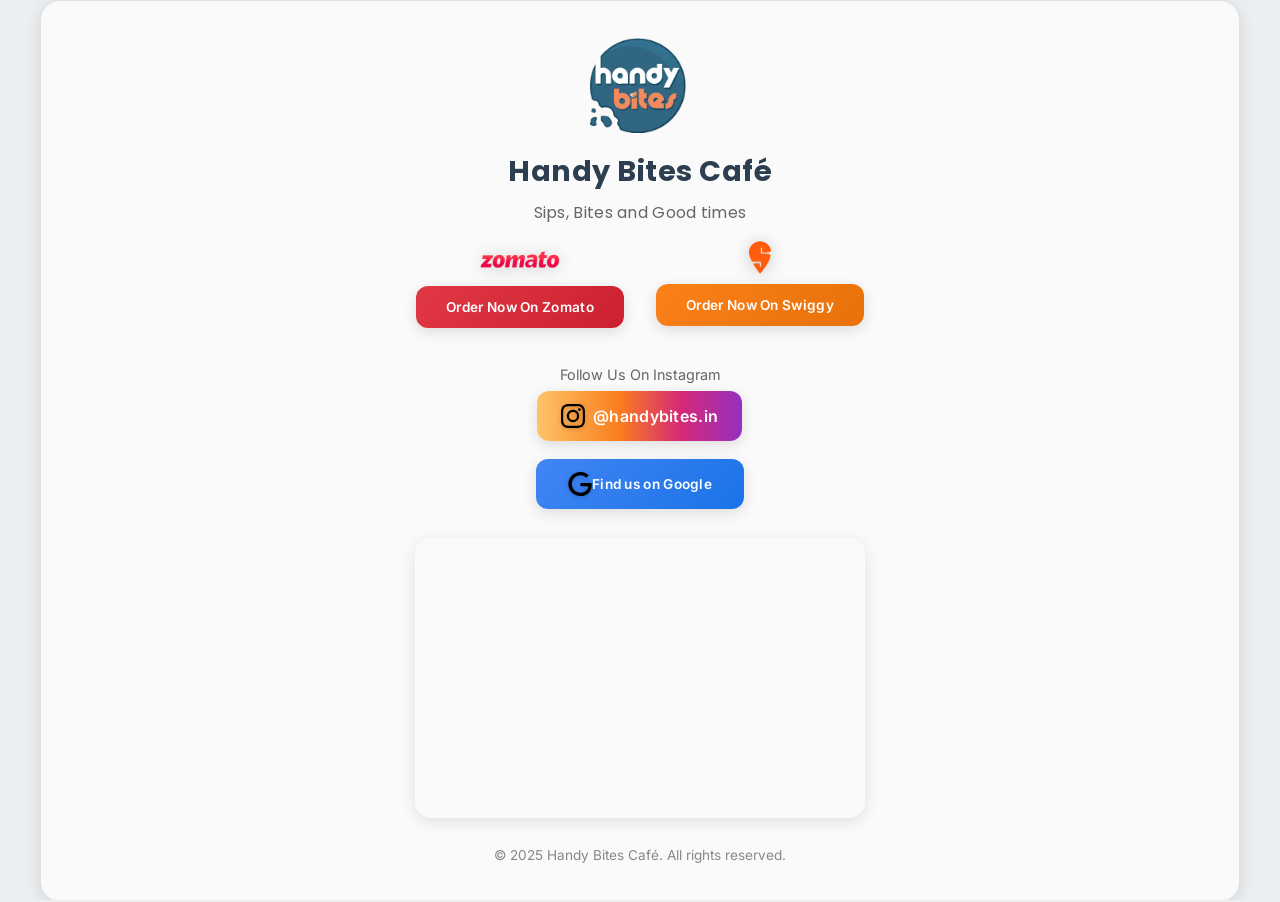
==== docs/index.html @ aab3a6e6 "Add Zomato and Swiggy logo images and enhance order button styles for better presentation" ====
<!DOCTYPE html>
<html lang="en">
<head>
    <meta charset="UTF-8">
    <meta name="viewport" content="width=device-width, initial-scale=1.0, maximum-scale=1.0, user-scalable=no">
    <meta name="robots" content="noindex, nofollow, noarchive, nosnippet, noimageindex">
    <meta http-equiv="X-UA-Compatible" content="IE=edge">
    <meta name="author" content="Handy Bites Café">
    <meta name="copyright" content="© 2025 Handy Bites Café. All rights reserved.">
    <title>Handy Bites Cafe</title>
    <link rel="stylesheet" href="style.css">
    <link rel="icon" href="logo-placeholder.png">
</head>
<body>
    <div class="container">
        <header class="main-header">
            <div class="header-logo">
                <img src="assets/HBLogo.png" alt="Handy Bites Logo" class="header-logo-img" />
            </div>
            <div class="title-logo-row">
                <h1 class="site-title">Handy Bites Café</h1>
            </div>
            <div class="slogan">
                <h2>Sips, Bites and Good times</h2>
            </div>
            <nav class="order-nav">
                <div class="order-item">
                    <img src="assets/Zomato.png" alt="Zomato" class="order-logo" />
                    <a href="https://link.zomato.com/xqzv/rshare?id=834581783056348b" target="_blank" class="order-btn zomato">
                        <span>Order Now On Zomato</span>
                    </a>
                </div>
                <div class="order-item">
                    <img src="assets/Swiggy.png" alt="Swiggy" class="order-logo" />
                    <a href="https://www.swiggy.com/direct/brand/562798?source=swiggy-direct&subSource=generic" target="_blank" class="order-btn swiggy">
                        <span>Order Now On Swiggy</span>
                    </a>
                </div>
            </nav>
        </header>
        <main>
            <p class="insta-text">Follow Us On Instagram</p>
            <a href="https://www.instagram.com/handybites.in?igsh=cG9pYTA0b21ibXpv" target="_blank" class="insta-link">
                <img src="assets/instagram.svg" alt="Instagram" class="icon svg-icon" width="24" height="24" />
                <span>@handybites.in</span>
            </a>
            <nav class="order-nav google-nav">
                <a href="https://share.google/IF0nR9hM9X5G4NKOo" target="_blank" class="order-btn google">
                    <img src="assets/google.svg" alt="Google" class="icon svg-icon" width="24" height="24" />
                    <span>Find us on Google</span>
                </a>
            </nav>
            <div class="slideshow-container">
                <div class="slideshow" id="slideshow">
                    <!-- Slides will be dynamically generated by JavaScript -->
                </div>
            </div>
        </main>
        <footer>
            <p>&copy; 2025 Handy Bites Café. All rights reserved.</p>
        </footer>
    </div>
    <script src="script.js"></script>
    <script src="protection.js"></script>
</body>
</html>
---- docs/style.css ----
/* Import Google Fonts */
@import url('https://fonts.googleapis.com/css2?family=Inter:wght@400;500;600;700;800&family=Poppins:wght@400;500;600;700;800;900&display=swap');

/* Global styles */
html, body {
    height: 100%;
    margin: 0;
    padding: 0;
    overflow-x: hidden;
}

body {
    font-family: 'Inter', 'SF Pro Display', -apple-system, BlinkMacSystemFont, 'Segoe UI', 'Roboto', 'Oxygen', 'Ubuntu', 'Cantarell', sans-serif;
    background: #eceff1;
    color: #2c3e50;
    position: relative;
}

/* Container to ensure single viewport height */
.container {
    min-height: 100vh;
    display: flex;
    flex-direction: column;
    justify-content: space-between;
    padding: 1rem;
    box-sizing: border-box;
    background: #fafafa;
    border: 1px solid #e0e0e0;
    margin: 0 auto;
    max-width: 1200px;
    border-radius: 20px;
    box-shadow: 0 4px 16px rgba(0, 0, 0, 0.1);
}

/* Header styles */
.main-header {
    text-align: center;
    padding: 0.8rem 0 0.6rem 0;
    flex-shrink: 0;
}

.header-logo {
    margin-bottom: 0.8rem;
}

.header-logo-img {
    width: 100px;
    height: auto;
}

.title-logo-row {
    display: flex;
    align-items: center;
    justify-content: center;
    gap: 0.5rem;
    margin-bottom: 0.3rem;
}

.site-title {
    font-size: 1.8rem;
    color: #2c3e50;
    margin: 0;
    font-weight: 700;
    letter-spacing: 0.5px;
    text-shadow: none;
    font-family: 'Poppins', 'Inter', 'SF Pro Display', -apple-system, BlinkMacSystemFont, sans-serif;
}

.slogan h2 {
    font-size: 1rem;
    margin: 0.4rem 0 0.8rem 0;
    color: #666666;
    font-weight: 400;
    letter-spacing: 0.3px;
    font-family: 'Poppins', 'Inter', 'SF Pro Display', -apple-system, BlinkMacSystemFont, sans-serif;
}

/* Order navigation */
.order-nav {
    display: flex;
    justify-content: center;
    gap: 2rem;
    margin-bottom: 0.8rem;
    flex-wrap: wrap;
}

.order-item {
    display: flex;
    flex-direction: column;
    align-items: center;
    gap: 0.4rem;
}

.order-logo {
    width: 60px;
    height: 40px;
    object-fit: contain;
    filter: drop-shadow(0 2px 8px rgba(0,0,0,0.2));
}

/* Specific styling for Zomato logo - horizontal layout needs more width */
.order-item:first-child .order-logo {
    width: 80px;
    height: 45px;
}

.order-item {
    display: flex;
    flex-direction: column;
    align-items: center;
    gap: 0.4rem;
}

/* Closer spacing for Zomato logo specifically */
.order-item:first-child {
    gap: 0.2rem;
}

.order-btn {
    display: flex;
    align-items: center;
    justify-content: center;
    padding: 0.8rem 1.5rem;
    border-radius: 12px;
    font-size: 0.85rem;
    font-weight: 600;
    text-decoration: none;
    color: #fff;
    transition: all 0.3s cubic-bezier(0.25, 0.46, 0.45, 0.94);
    box-shadow: 0 4px 14px rgba(0,0,0,0.12);
    border: none;
    outline: none;
    position: relative;
    overflow: hidden;
    backdrop-filter: blur(10px);
    will-change: transform, box-shadow;
    text-align: center;
    min-width: 160px;
    font-family: 'Inter', 'SF Pro Display', -apple-system, BlinkMacSystemFont, sans-serif;
    letter-spacing: 0.3px;
}

.order-btn::before {
    content: '';
    position: absolute;
    top: 0;
    left: -100%;
    width: 100%;
    height: 100%;
    background: linear-gradient(
        90deg,
        transparent,
        rgba(255, 255, 255, 0.3),
        transparent
    );
    transition: left 0.8s cubic-bezier(0.25, 0.46, 0.45, 0.94);
    opacity: 0;
}

.order-btn.shimmer::before {
    left: 100%;
    opacity: 1;
}

.order-btn.zomato {
    background: linear-gradient(135deg, #e23744 0%, #cb202d 100%);
}

.order-btn.swiggy {
    background: linear-gradient(135deg, #fc8019 0%, #e8710a 100%);
    color: #fff;
}

.order-btn.google {
    background: linear-gradient(135deg, #4285f4 0%, #1a73e8 100%);
}

.order-btn:hover {
    transform: translateY(-3px) scale(1.03);
    box-shadow: 0 8px 25px rgba(0,0,0,0.2);
}

.order-btn:active {
    transform: translateY(-1px) scale(1.01);
    transition: all 0.1s cubic-bezier(0.25, 0.46, 0.45, 0.94);
}

.svg-icon {
    vertical-align: middle;
    filter: drop-shadow(0 1px 2px rgba(0,0,0,0.2));
}

/* Main content */
main {
    flex: 1;
    display: flex;
    flex-direction: column;
    align-items: center;
    justify-content: flex-start;
    min-height: 0;
    padding-top: 1rem;
}

.insta-text {
    font-size: 0.9rem;
    color: #666666;
    margin: 0 0 0.5rem 0;
    text-align: center;
    font-weight: 400;
}

.insta-link {
    display: inline-flex;
    align-items: center;
    gap: 0.5rem;
    font-size: 1rem;
    color: #fff;
    text-decoration: none;
    font-weight: 600;
    background: linear-gradient(90deg, #fdc468 0%, #fa7e1e 40%, #d62976 70%, #962fbf 100%);
    padding: 0.8rem 1.5rem;
    border-radius: 12px;
    box-shadow: 0 4px 14px rgba(0,0,0,0.12);
    margin-bottom: 0.6rem;
    position: relative;
    overflow: hidden;
    backdrop-filter: blur(10px);
    transition: all 0.3s cubic-bezier(0.25, 0.46, 0.45, 0.94);
    will-change: transform, box-shadow;
    font-family: 'Inter', 'SF Pro Display', -apple-system, BlinkMacSystemFont, sans-serif;
    letter-spacing: 0.3px;
}

.insta-link::before {
    content: '';
    position: absolute;
    top: 0;
    left: -100%;
    width: 100%;
    height: 100%;
    background: linear-gradient(
        90deg,
        transparent,
        rgba(255, 255, 255, 0.3),
        transparent
    );
    transition: left 0.8s cubic-bezier(0.25, 0.46, 0.45, 0.94);
    opacity: 0;
}

.insta-link.shimmer::before {
    left: 100%;
    opacity: 1;
}

.insta-link:hover {
    transform: translateY(-3px) scale(1.03);
    box-shadow: 0 8px 25px rgba(0,0,0,0.2);
}

.insta-link:active {
    transform: translateY(-1px) scale(1.01);
    transition: all 0.1s cubic-bezier(0.25, 0.46, 0.45, 0.94);
}

.google-nav {
    margin-top: 0.6rem;
}

/* Slideshow */
.slideshow-container {
    margin-top: 1rem;
    width: 100%;
    max-width: 450px;
}

.slideshow {
    position: relative;
    width: 100%;
    height: 280px;
    overflow: hidden;
    border-radius: 16px;
    box-shadow: 0 4px 16px rgba(0, 0, 0, 0.1);
    background: #fafafa;
}

.slide {
    position: absolute;
    width: 100%;
    height: 100%;
    opacity: 0;
    transform: translateX(100%);
    transition: transform 0.6s cubic-bezier(0.25, 0.46, 0.45, 0.94), 
                opacity 0.6s cubic-bezier(0.25, 0.46, 0.45, 0.94);
}

.slide.active {
    opacity: 1;
    transform: translateX(0);
}

.slide.prev {
    transform: translateX(-100%);
}

.slide img {
    width: 100%;
    height: 100%;
    object-fit: cover;
    object-position: center center;
    border-radius: 16px;
    user-select: none;
    -webkit-user-select: none;
    -moz-user-select: none;
    -ms-user-select: none;
    pointer-events: none;
    -webkit-user-drag: none;
    -khtml-user-drag: none;
    -moz-user-drag: none;
    -o-user-drag: none;
    -webkit-touch-callout: none;
    -webkit-context-menu: none;
}

/* Watermark overlay */
.slide::after {
    content: 'HANDY BITES';
    position: absolute;
    top: 50%;
    left: 50%;
    transform: translate(-50%, -50%) rotate(-15deg);
    font-size: 2rem;
    font-weight: 800;
    color: rgba(255, 255, 255, 0.6);
    text-shadow: 2px 2px 8px rgba(0, 0, 0, 0.4);
    pointer-events: none;
    z-index: 2;
    letter-spacing: 1px;
    font-family: 'Inter', 'SF Pro Display', -apple-system, BlinkMacSystemFont, sans-serif;
    white-space: nowrap;
}

/* Footer */
footer {
    text-align: center;
    padding: 1rem 0 0.5rem 0;
    color: #888888;
    font-size: 0.85rem;
    flex-shrink: 0;
}

/* Mobile responsiveness */
@media (max-width: 768px) {
    .container {
        padding: 0.8rem;
        height: 100vh;
    }
    
    main {
        padding-top: 1rem;
    }
    
    .main-header {
        padding: 1rem 0 0.8rem 0;
    }
    
    .header-logo {
        margin-bottom: 1rem;
    }
    
    .header-logo-img {
        width: 90px;
    }
    
    .site-title {
        font-size: 1.6rem;
    }
    
    .slogan h2 {
        font-size: 0.95rem;
        margin: 0.5rem 0 1rem 0;
    }
    
    .order-nav {
        gap: 1.5rem;
        margin-bottom: 1rem;
        flex-direction: row;
        align-items: center;
        justify-content: center;
        flex-wrap: wrap;
    }
    
    .order-item {
        gap: 0.3rem;
    }
    
    .order-item:first-child {
        gap: 0.15rem;
    }
    
    .order-logo {
        width: 50px;
        height: 32px;
    }
    
    .order-item:first-child .order-logo {
        width: 65px;
        height: 36px;
    }
    
    .order-btn {
        padding: 0.7rem 1.2rem;
        font-size: 0.8rem;
        width: auto;
        min-width: 140px;
        justify-content: center;
    }
    
    .insta-text {
        font-size: 0.85rem;
        margin: 0 0 0.6rem 0;
    }
    
    .insta-link {
        font-size: 0.95rem;
        padding: 0.7rem 1.3rem;
        margin-bottom: 0.6rem;
    }
    
    .google-nav {
        margin-top: 0.6rem;
    }
    
    .slideshow-container {
        margin-top: 1rem;
        max-width: 95vw;
    }
    
    .slideshow {
        height: 240px;
        border-radius: 12px;
    }
    
    .slide img {
        border-radius: 12px;
        object-position: center center;
    }
    
    .slide::after {
        font-size: 1.4rem;
        letter-spacing: 1px;
        color: rgba(255, 255, 255, 0.6);
        text-shadow: 2px 2px 6px rgba(0, 0, 0, 0.4);
    }
    
    footer {
        padding: 1rem 0 0.5rem 0;
        font-size: 0.8rem;
    }
}

@media (max-width: 480px) {
    .container {
        padding: 0.6rem;
    }
    
    .header-logo-img {
        width: 80px;
    }
    
    .site-title {
        font-size: 1.4rem;
    }
    
    .slogan h2 {
        font-size: 0.85rem;
    }
    
    .order-logo {
        width: 45px;
        height: 30px;
    }
    
    .order-item:first-child .order-logo {
        width: 58px;
        height: 32px;
    }
    
    .order-btn {
        font-size: 0.75rem;
        padding: 0.6rem 1rem;
        width: auto;
        min-width: 130px;
    }
    
    .slideshow {
        height: 220px;
    }
    
    .slide img {
        object-position: center center;
    }
    
    .slide::after {
        font-size: 1.2rem;
        letter-spacing: 0.5px;
        color: rgba(255, 255, 255, 0.6);
        text-shadow: 1px 1px 4px rgba(0, 0, 0, 0.4);
    }
    
    .insta-text {
        font-size: 0.8rem;
        margin: 0 0 0.5rem 0;
    }
    
    .insta-link {
        font-size: 0.9rem;
        padding: 0.6rem 1.1rem;
    }
}

@media (max-width: 320px) {
    .header-logo-img {
        width: 70px;
    }
    
    .site-title {
        font-size: 1.2rem;
    }
    
    .slogan h2 {
        font-size: 0.8rem;
    }
    
    .order-logo {
        width: 40px;
        height: 26px;
    }
    
    .order-item:first-child .order-logo {
        width: 52px;
        height: 28px;
    }
    
    .order-btn {
        font-size: 0.7rem;
        padding: 0.6rem 0.9rem;
        width: auto;
        min-width: 120px;
    }
    
    .slideshow {
        height: 200px;
    }
    
    .slide img {
        object-position: center center;
    }
    
    .slide::after {
        font-size: 1rem;
        letter-spacing: 0px;
        color: rgba(255, 255, 255, 0.6);
        text-shadow: 1px 1px 3px rgba(0, 0, 0, 0.4);
    }
    
    .insta-text {
        font-size: 0.75rem;
        margin: 0 0 0.4rem 0;
    }
    
    .insta-link {
        font-size: 0.85rem;
        padding: 0.55rem 1rem;
    }
}
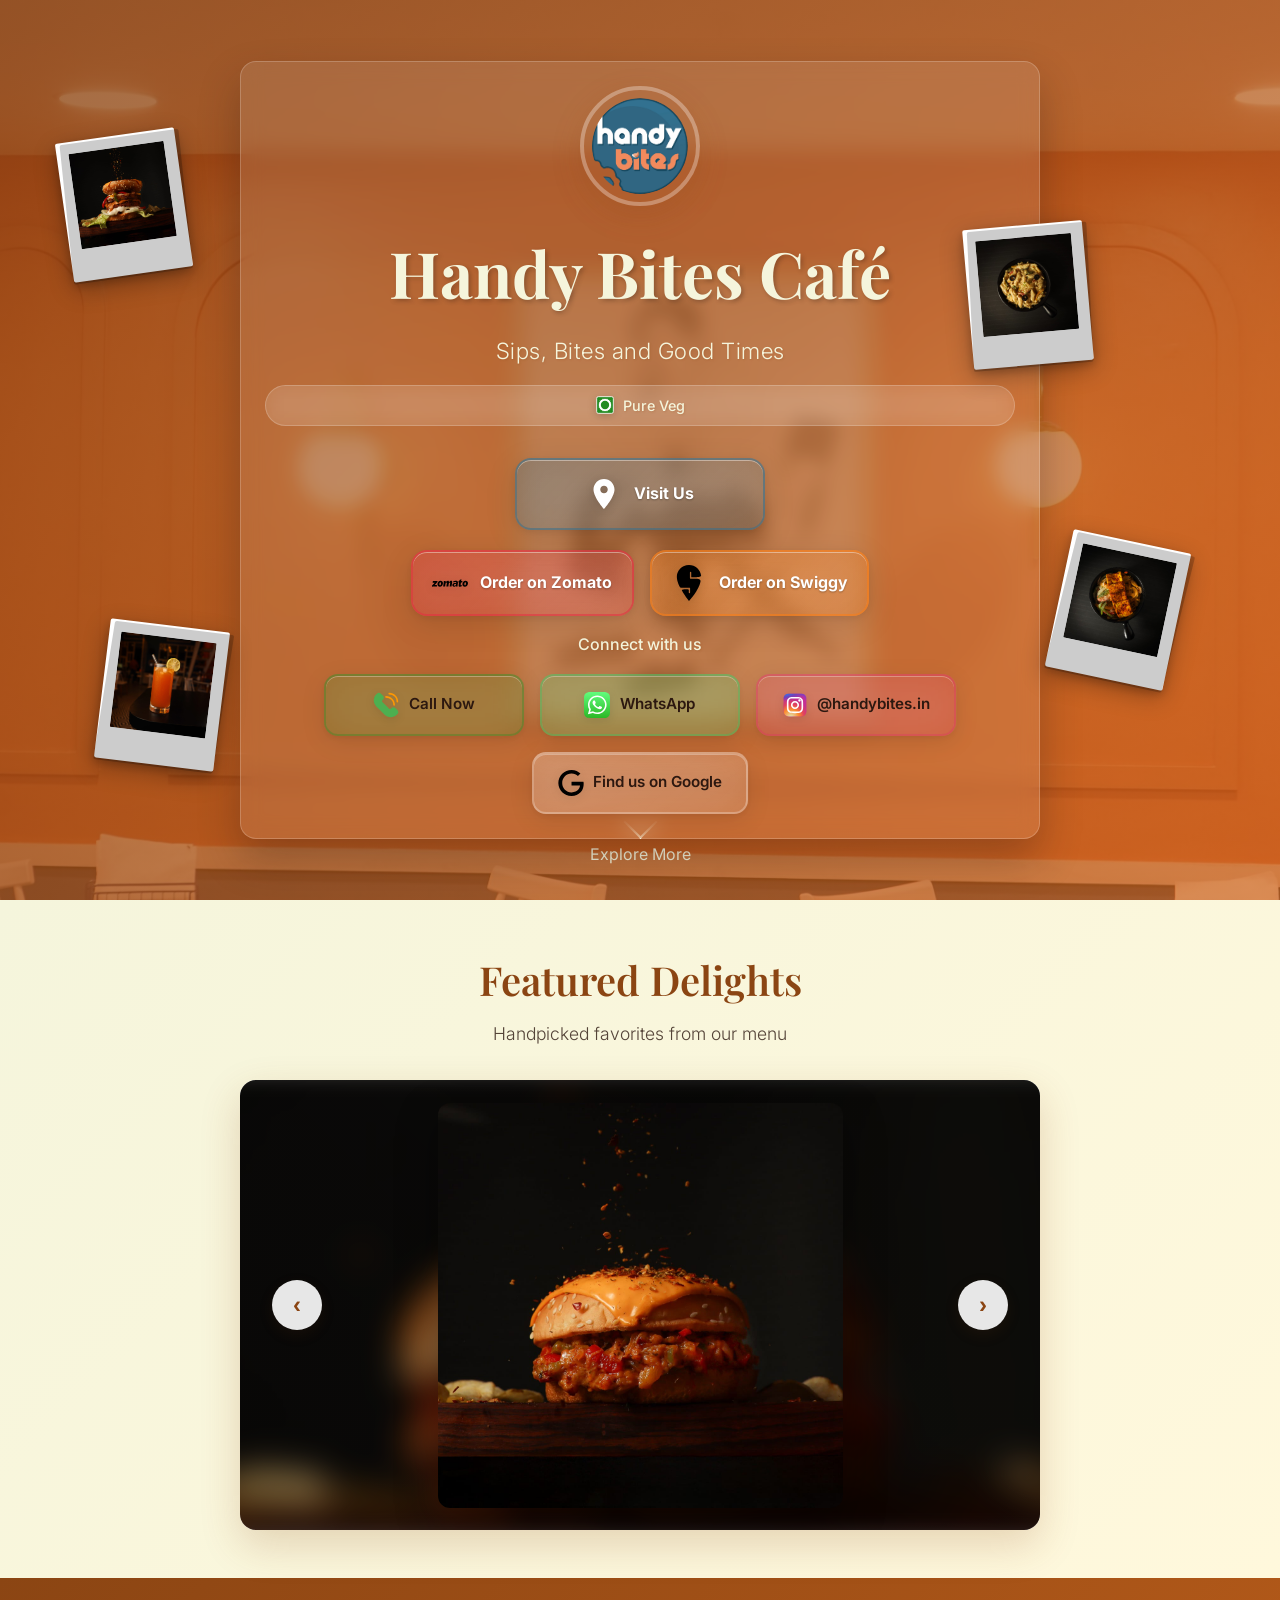
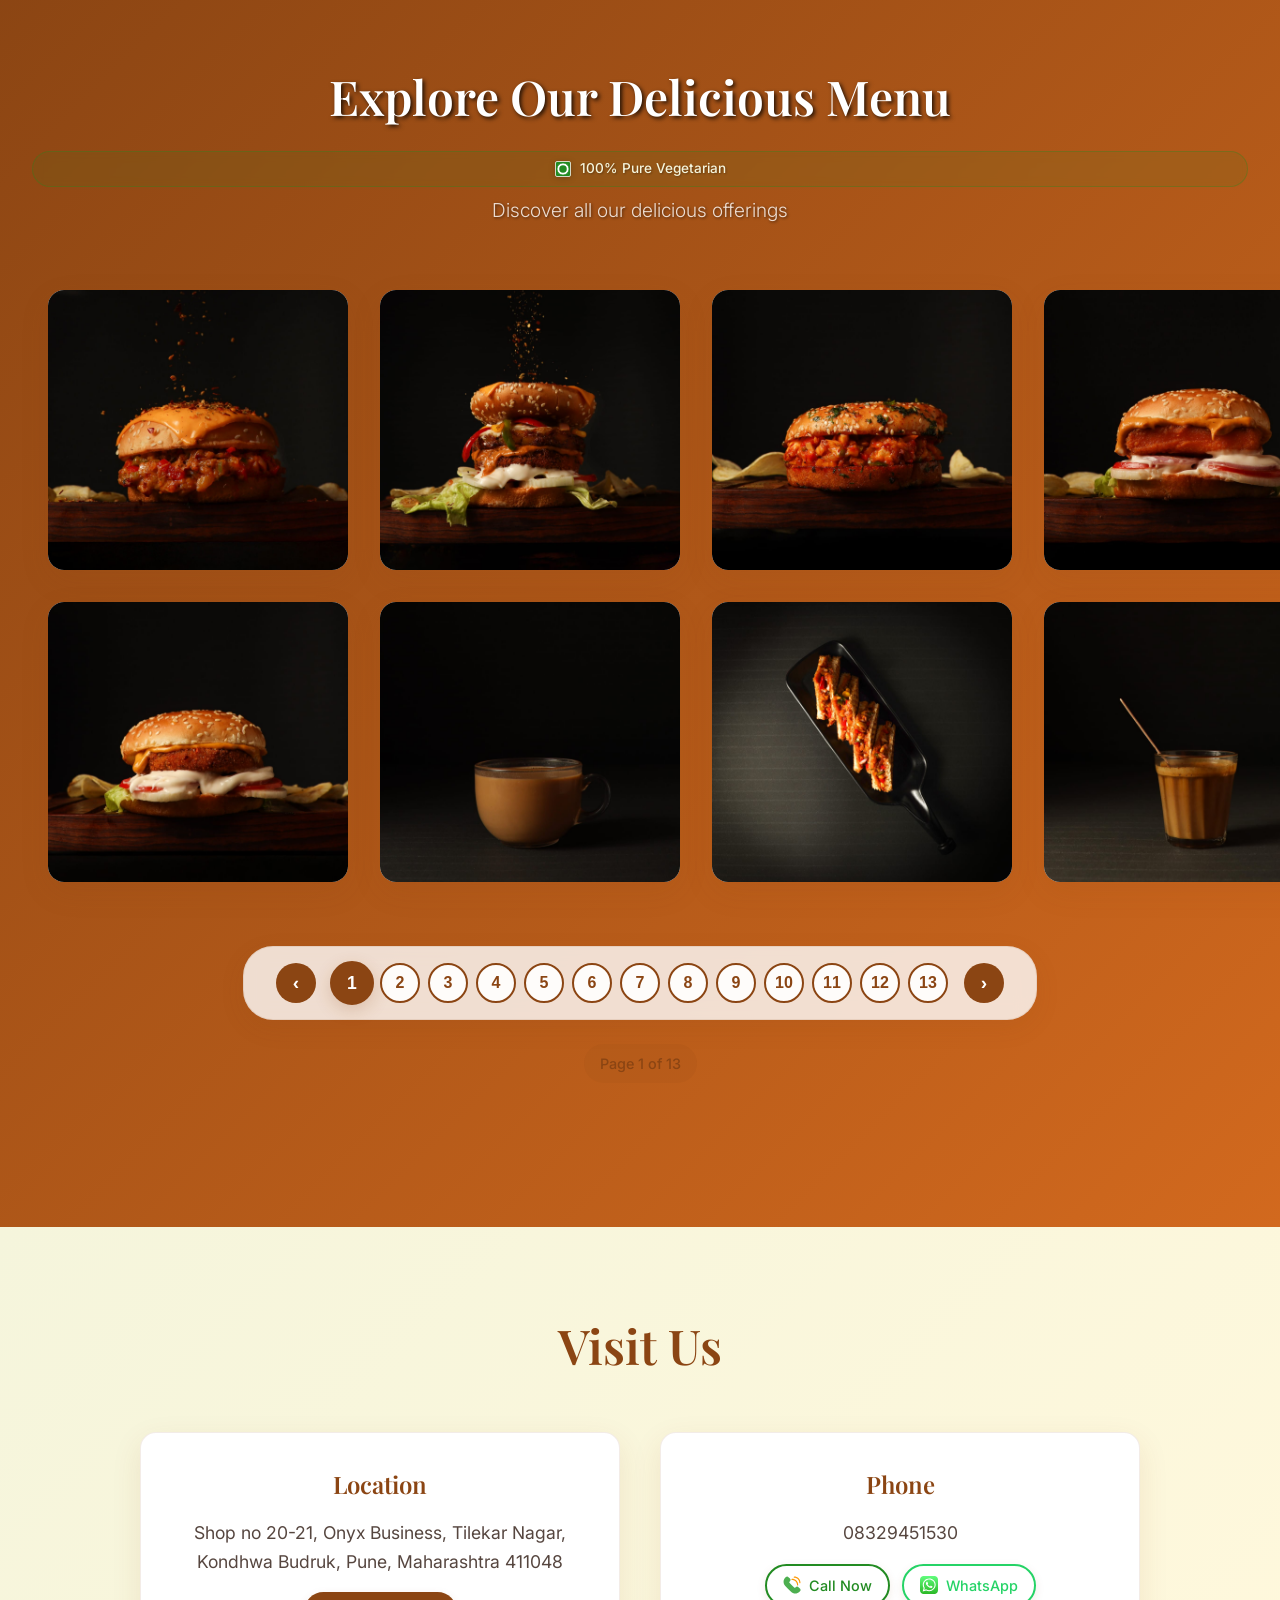
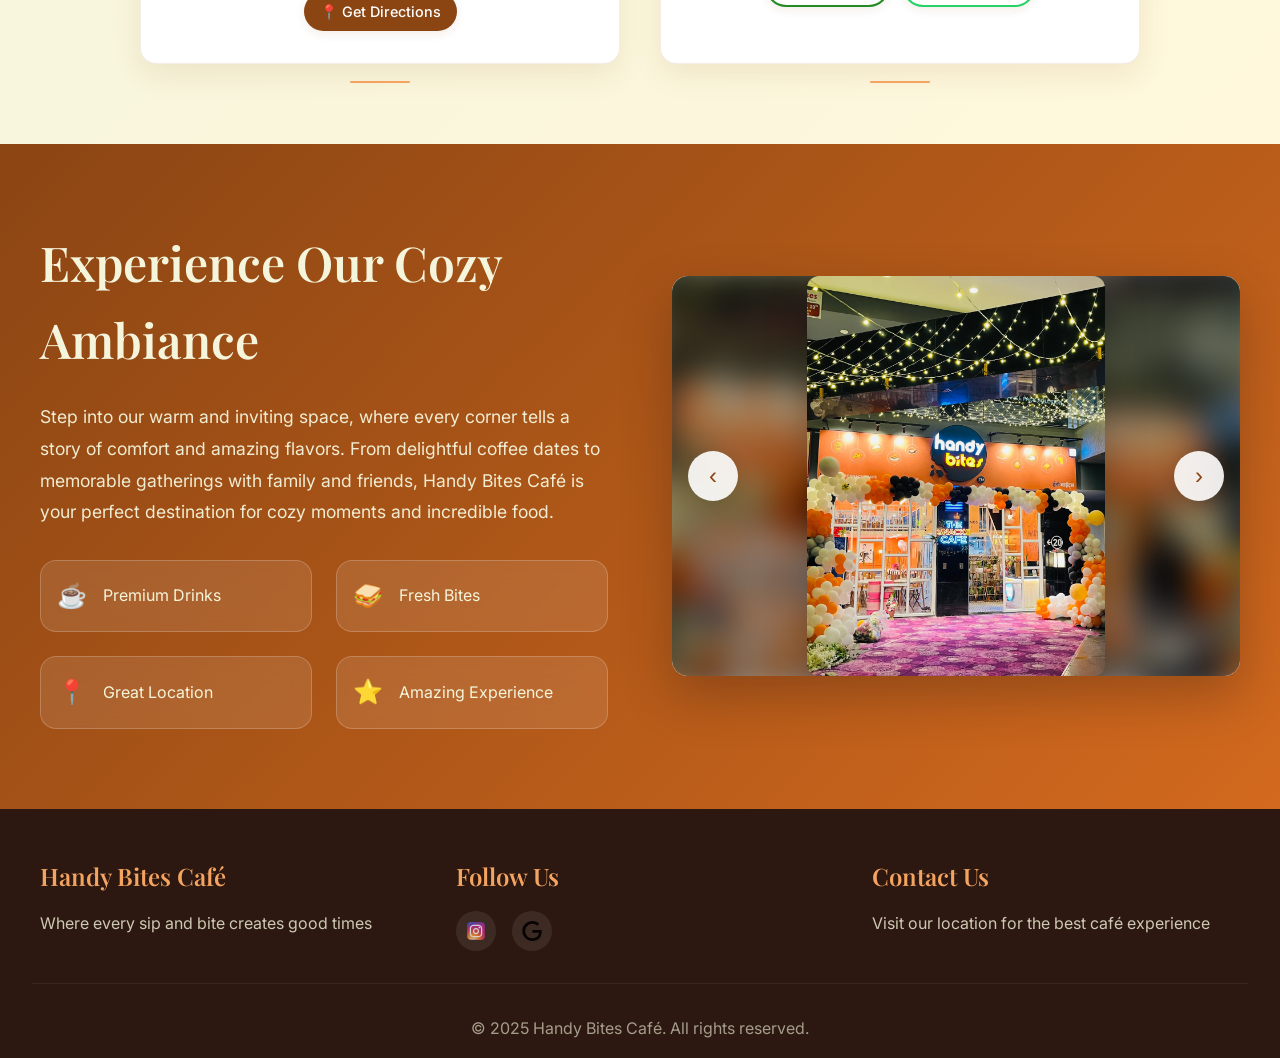
==== commit 38957cb9: "Refactor code structure for improved readability and maintainability" ====
--- a/docs/index.html
+++ b/docs/index.html
@@ -2,64 +2,260 @@
 <html lang="en">
 <head>
     <meta charset="UTF-8">
-    <meta name="viewport" content="width=device-width, initial-scale=1.0, maximum-scale=1.0, user-scalable=no">
-    <meta name="robots" content="noindex, nofollow, noarchive, nosnippet, noimageindex">
-    <meta http-equiv="X-UA-Compatible" content="IE=edge">
-    <meta name="author" content="Handy Bites Café">
-    <meta name="copyright" content="© 2025 Handy Bites Café. All rights reserved.">
-    <title>Handy Bites Cafe</title>
+    <meta name="viewport" content="width=device-width, initial-scale=1.0">
+    <meta name="description" content="Handy Bites Café - Premium coffee, delicious bites, and good times. Order now on Zomato & Swiggy!">
+    <title>Handy Bites Café - Sips, Bites and Good Times</title>
     <link rel="stylesheet" href="style.css">
-    <link rel="icon" href="logo-placeholder.png">
+    <link rel="icon" href="assets/HBLogo.png">
+    <link rel="preconnect" href="https://fonts.googleapis.com">
+    <link rel="preconnect" href="https://fonts.gstatic.com" crossorigin>
 </head>
 <body>
-    <div class="container">
-        <header class="main-header">
-            <div class="header-logo">
-                <img src="assets/HBLogo.png" alt="Handy Bites Logo" class="header-logo-img" />
-            </div>
-            <div class="title-logo-row">
-                <h1 class="site-title">Handy Bites Café</h1>
-            </div>
-            <div class="slogan">
-                <h2>Sips, Bites and Good times</h2>
-            </div>
-            <nav class="order-nav">
-                <div class="order-item">
-                    <img src="assets/Zomato.png" alt="Zomato" class="order-logo" />
+    <!-- Hero Section -->
+    <section class="hero">
+        <div class="hero-background"></div>
+        <div class="hero-overlay"></div>
+        
+        <div class="hero-content">
+            <div class="brand-section">
+                <div class="logo-container">
+                    <img src="assets/HBLogo.png" alt="Handy Bites Logo" class="brand-logo">
+                </div>
+                <h1 class="brand-title">Handy Bites Café</h1>
+                <p class="brand-tagline">Sips, Bites and Good Times</p>
+                <div class="veg-indicator">
+                    <img src="assets/pure-veg.svg" alt="Pure Veg" class="veg-icon">
+                    <span class="veg-text">Pure Veg</span>
+                </div>
+            </div>
+            
+            <div class="action-section">
+                <div class="visit-us-container">
+                    <a href="https://maps.app.goo.gl/Cv2JzQRnhbSbbvqH8" target="_blank" class="order-btn visit-us">
+                        <img src="assets/location-icon.svg" alt="Visit Us" class="btn-logo">
+                        <span>Visit Us</span>
+                    </a>
+                </div>
+                <div class="order-buttons">
                     <a href="https://link.zomato.com/xqzv/rshare?id=834581783056348b" target="_blank" class="order-btn zomato">
-                        <span>Order Now On Zomato</span>
+                        <img src="assets/zomato.svg" alt="Zomato" class="btn-logo">
+                        <span>Order on Zomato</span>
                     </a>
-                </div>
-                <div class="order-item">
-                    <img src="assets/Swiggy.png" alt="Swiggy" class="order-logo" />
                     <a href="https://www.swiggy.com/direct/brand/562798?source=swiggy-direct&subSource=generic" target="_blank" class="order-btn swiggy">
-                        <span>Order Now On Swiggy</span>
+                        <img src="assets/swiggy.svg" alt="Swiggy" class="btn-logo">
+                        <span>Order on Swiggy</span>
                     </a>
                 </div>
-            </nav>
-        </header>
-        <main>
-            <p class="insta-text">Follow Us On Instagram</p>
-            <a href="https://www.instagram.com/handybites.in?igsh=cG9pYTA0b21ibXpv" target="_blank" class="insta-link">
-                <img src="assets/instagram.svg" alt="Instagram" class="icon svg-icon" width="24" height="24" />
-                <span>@handybites.in</span>
-            </a>
-            <nav class="order-nav google-nav">
-                <a href="https://share.google/IF0nR9hM9X5G4NKOo" target="_blank" class="order-btn google">
-                    <img src="assets/google.svg" alt="Google" class="icon svg-icon" width="24" height="24" />
-                    <span>Find us on Google</span>
-                </a>
-            </nav>
+                
+                <div class="social-section">
+                    <p class="social-text">Connect with us</p>
+                    <div class="social-buttons">
+                        <a href="tel:08329451530" class="social-btn call">
+                            <img src="assets/call-contact.svg" alt="Call" class="social-icon">
+                            <span>Call Now</span>
+                        </a>
+                        <a href="https://wa.me/918329451530" target="_blank" class="social-btn whatsapp">
+                            <img src="assets/whatsapp-icon-logo.svg" alt="WhatsApp" class="social-icon">
+                            <span>WhatsApp</span>
+                        </a>
+                        <a href="https://www.instagram.com/handybites.in" target="_blank" class="social-btn instagram">
+                            <img src="assets/instagram.svg" alt="Instagram" class="social-icon">
+                            <span>@handybites.in</span>
+                        </a>
+                        <a href="https://share.google/IF0nR9hM9X5G4NKOo" target="_blank" class="social-btn google">
+                            <img src="assets/google.svg" alt="Google" class="social-icon">
+                            <span>Find us on Google</span>
+                        </a>
+                    </div>
+                </div>
+            </div>
+        </div>
+        
+        <!-- Decorative Polaroid Images -->
+        <div class="polaroid-decorations">
+            <div class="polaroid polaroid-1">
+                <img src="assets/MenuItems/Image 2025-08-08 at 2.57.55 PM (1).jpeg" alt="Delicious food">
+                <div class="polaroid-shadow"></div>
+            </div>
+            <div class="polaroid polaroid-2">
+                <img src="assets/MenuItems/Image 2025-08-08 at 2.58.15 PM.jpeg" alt="Fresh dish">
+                <div class="polaroid-shadow"></div>
+            </div>
+            <div class="polaroid polaroid-3">
+                <img src="assets/MenuItems/Image 2025-08-08 at 2.58.31 PM (1).jpeg" alt="Tasty treat">
+                <div class="polaroid-shadow"></div>
+            </div>
+            <div class="polaroid polaroid-4">
+                <img src="assets/MenuItems/Image 2025-08-08 at 2.58.06 PM (1).jpeg" alt="Special dish">
+                <div class="polaroid-shadow"></div>
+            </div>
+        </div>
+        
+        <div class="scroll-indicator" id="scrollIndicator">
+            <div class="scroll-arrow"></div>
+            <span>Explore More</span>
+        </div>
+    </section>
+
+    <!-- Featured Slideshow Section -->
+    <section class="featured-section">
+        <div class="featured-container">
+            <div class="section-header">
+                <h2 class="section-title">Featured Delights</h2>
+                <p class="section-subtitle">Handpicked favorites from our menu</p>
+            </div>
+            
             <div class="slideshow-container">
-                <div class="slideshow" id="slideshow">
-                    <!-- Slides will be dynamically generated by JavaScript -->
-                </div>
-            </div>
-        </main>
-        <footer>
+                <div class="slideshow" id="featuredSlideshow">
+                    <!-- Slides will be dynamically generated -->
+                </div>
+                
+                <div class="slideshow-controls">
+                    <button class="nav-btn prev-btn" aria-label="Previous slide">
+                        <span class="nav-arrow">‹</span>
+                    </button>
+                    <button class="nav-btn next-btn" aria-label="Next slide">
+                        <span class="nav-arrow">›</span>
+                    </button>
+                </div>
+            </div>
+        </div>
+    </section>
+
+    <!-- Menu Gallery Section -->
+    <section class="gallery-section">
+        <div class="gallery-container">
+            <div class="gallery-header">
+                <h2 class="gallery-title">Explore Our Delicious Menu</h2>
+                <div class="menu-veg-indicator">
+                    <img src="assets/pure-veg.svg" alt="Pure Veg" class="menu-veg-icon">
+                    <span class="menu-veg-text">100% Pure Vegetarian</span>
+                </div>
+                <p class="gallery-subtitle">Discover all our delicious offerings</p>
+            </div>
+            
+            <div class="gallery-grid" id="menuGallery">
+                <!-- Menu items will be dynamically loaded here -->
+            </div>
+            
+            <div class="gallery-controls">
+                <div class="pagination-container">
+                    <button class="gallery-nav-btn gallery-prev-btn" aria-label="Previous page">‹</button>
+                    <div class="modern-pagination" id="modernPagination">
+                        <!-- Pagination buttons will be dynamically generated -->
+                    </div>
+                    <button class="gallery-nav-btn gallery-next-btn" aria-label="Next page">›</button>
+                </div>
+                
+                <div class="page-info">
+                    <span>Page <span id="currentPage">1</span> of <span id="totalPages">1</span></span>
+                </div>
+            </div>
+        </div>
+    </section>
+
+    <!-- Contact Section -->
+    <section class="contact-section" id="contact-section">
+        <div class="contact-container">
+            <h2 class="contact-title">Visit Us</h2>
+            <div class="contact-info">
+                <div class="contact-item with-separator">
+                    <h3>Location</h3>
+                    <p>Shop no 20-21, Onyx Business, Tilekar Nagar, Kondhwa Budruk, Pune, Maharashtra 411048</p>
+                    <a href="https://maps.app.goo.gl/Cv2JzQRnhbSbbvqH8" target="_blank" class="directions-link">📍 Get Directions</a>
+                </div>
+                <div class="contact-item with-separator">
+                    <h3>Phone</h3>
+                    <p>08329451530</p>
+                    <div class="contact-buttons">
+                        <a href="tel:08329451530" class="contact-btn call">
+                            <img src="assets/call-contact.svg" alt="Call" class="contact-icon">
+                            <span>Call Now</span>
+                        </a>
+                        <a href="https://wa.me/918329451530" target="_blank" class="contact-btn whatsapp">
+                            <img src="assets/whatsapp-icon-logo.svg" alt="WhatsApp" class="contact-icon">
+                            <span>WhatsApp</span>
+                        </a>
+                    </div>
+                </div>
+            </div>
+        </div>
+    </section>
+
+    <!-- Cafe Ambiance Section -->
+    <section class="ambiance">
+        <div class="ambiance-content">
+            <div class="ambiance-text">
+                <h2>Experience Our Cozy Ambiance</h2>
+                <p>Step into our warm and inviting space, where every corner tells a story of comfort and amazing flavors. From delightful coffee dates to memorable gatherings with family and friends, Handy Bites Café is your perfect destination for cozy moments and incredible food.</p>
+                <div class="ambiance-features">
+                    <div class="feature">
+                        <span class="feature-icon">☕</span>
+                        <span>Premium Drinks</span>
+                    </div>
+                    <div class="feature">
+                        <span class="feature-icon">🥪</span>
+                        <span>Fresh Bites</span>
+                    </div>
+                    <div class="feature">
+                        <span class="feature-icon">📍</span>
+                        <span>Great Location</span>
+                    </div>
+                    <div class="feature">
+                        <span class="feature-icon">⭐</span>
+                        <span>Amazing Experience</span>
+                    </div>
+                </div>
+            </div>
+            <div class="ambiance-image">
+                <div class="cafe-slideshow-container">
+                    <div class="cafe-slideshow" id="cafeSlideshow">
+                        <!-- Cafe slides will be dynamically generated -->
+                    </div>
+                    
+                    <div class="cafe-slideshow-controls">
+                        <button class="cafe-nav-btn cafe-prev-btn" aria-label="Previous cafe image">
+                            <span class="nav-arrow">‹</span>
+                        </button>
+                        <button class="cafe-nav-btn cafe-next-btn" aria-label="Next cafe image">
+                            <span class="nav-arrow">›</span>
+                        </button>
+                    </div>
+                </div>
+            </div>
+        </div>
+    </section>
+
+    <!-- Footer -->
+    <footer class="footer">
+        <div class="footer-container">
+            <div class="footer-content">
+                <div class="footer-section">
+                    <h3>Handy Bites Café</h3>
+                    <p>Where every sip and bite creates good times</p>
+                </div>
+                <div class="footer-section">
+                    <h3>Follow Us</h3>
+                    <div class="footer-social">
+                        <a href="https://www.instagram.com/handybites.in" target="_blank" class="footer-social-btn">
+                            <img src="assets/instagram.svg" alt="Instagram">
+                        </a>
+                        <a href="https://share.google/IF0nR9hM9X5G4NKOo" target="_blank" class="footer-social-btn">
+                            <img src="assets/google.svg" alt="Google">
+                        </a>
+                    </div>
+                </div>
+                <div class="footer-section">
+                    <h3>Contact Us</h3>
+                    <a href="#contact-section" class="footer-contact-link">Visit our location for the best café experience</a>
+                </div>
+            </div>
+        </div>
+        <div class="footer-bottom">
             <p>&copy; 2025 Handy Bites Café. All rights reserved.</p>
-        </footer>
-    </div>
+        </div>
+    </footer>
+
     <script src="script.js"></script>
     <script src="protection.js"></script>
 </body>
--- a/docs/style.css
+++ b/docs/style.css
@@ -1,143 +1,229 @@
-/* Import Google Fonts */
-@import url('https://fonts.googleapis.com/css2?family=Inter:wght@400;500;600;700;800&family=Poppins:wght@400;500;600;700;800;900&display=swap');
-
-/* Global styles */
-html, body {
-    height: 100%;
+/* Import Fonts */
+@import url('https://fonts.googleapis.com/css2?family=Playfair+Display:wght@400;600;700&family=Inter:wght@300;400;500;600&display=swap');
+
+/* CSS Variables */
+:root {
+    --primary-color: #8B4513;
+    --secondary-color: #D2691E;
+    --accent-color: #F4A460;
+    --text-dark: #2C1810;
+    --text-light: #F5F5DC;
+    --white: #FFFFFF;
+    --shadow-light: rgba(139, 69, 19, 0.1);
+    --shadow-medium: rgba(139, 69, 19, 0.2);
+    --shadow-heavy: rgba(44, 24, 16, 0.3);
+    --gradient-primary: linear-gradient(135deg, #8B4513 0%, #D2691E 100%);
+    --gradient-overlay: linear-gradient(135deg, rgba(139, 69, 19, 0.8) 0%, rgba(210, 105, 30, 0.7) 100%);
+    --border-radius: 16px;
+    --transition: all 0.3s cubic-bezier(0.4, 0, 0.2, 1);
+}
+
+/* Reset and Base Styles */
+* {
     margin: 0;
     padding: 0;
+    box-sizing: border-box;
+}
+
+html {
+    scroll-behavior: smooth;
+}
+
+body {
+    font-family: 'Inter', sans-serif;
+    line-height: 1.6;
+    color: var(--text-dark);
     overflow-x: hidden;
 }
 
-body {
-    font-family: 'Inter', 'SF Pro Display', -apple-system, BlinkMacSystemFont, 'Segoe UI', 'Roboto', 'Oxygen', 'Ubuntu', 'Cantarell', sans-serif;
-    background: #eceff1;
-    color: #2c3e50;
+/* Hero Section */
+.hero {
+    height: 100vh;
     position: relative;
-}
-
-/* Container to ensure single viewport height */
-.container {
-    min-height: 100vh;
+    display: flex;
+    align-items: center;
+    justify-content: center;
+    text-align: center;
+    overflow: hidden;
+}
+
+.hero-background {
+    position: absolute;
+    top: 0;
+    left: 0;
+    width: 100%;
+    height: 100%;
+    background: url('assets/CafeBackground.jpeg') center/cover no-repeat;
+    z-index: -2;
+}
+
+.hero-overlay {
+    position: absolute;
+    top: 0;
+    left: 0;
+    width: 100%;
+    height: 100%;
+    background: var(--gradient-overlay);
+    z-index: -1;
+}
+
+.hero-content {
+    max-width: 800px;
+    padding: 1.5rem;
+    z-index: 1;
+    backdrop-filter: blur(10px);
+    background: rgba(255, 255, 255, 0.1);
+    border-radius: var(--border-radius);
+    border: 1px solid rgba(255, 255, 255, 0.2);
+    box-shadow: 0 20px 40px var(--shadow-heavy);
+    animation: heroFadeIn 1.5s ease-out;
+}
+
+@keyframes heroFadeIn {
+    from {
+        opacity: 0;
+        transform: translateY(50px);
+    }
+    to {
+        opacity: 1;
+        transform: translateY(0);
+    }
+}
+
+.brand-section {
+    margin-bottom: 2rem;
+}
+
+.logo-container {
+    margin-bottom: 1rem;
+    display: flex;
+    justify-content: center;
+    align-items: center;
+}
+
+.brand-logo {
+    width: 120px;
+    height: 120px;
+    border-radius: 50%;
+    border: 4px solid rgba(255, 255, 255, 0.3);
+    box-shadow: 0 10px 30px var(--shadow-medium);
+    transition: var(--transition);
+    object-fit: contain;
+    display: block;
+    padding: 8px;
+    
+    /* Image positioning variables - adjust these to move the image within the circle */
+    --logo-pos-x: 50%;  /* Horizontal: 0% = left, 50% = center, 100% = right */
+    --logo-pos-y: 50%;  /* Vertical: 0% = top, 50% = center, 100% = bottom */
+    
+    object-position: var(--logo-pos-x) var(--logo-pos-y);
+}
+
+.brand-title {
+    font-family: 'Playfair Display', serif;
+    font-size: clamp(2.5rem, 5vw, 4rem);
+    font-weight: 700;
+    color: var(--text-light);
+    margin-bottom: 0.5rem;
+    text-shadow: 2px 2px 4px var(--shadow-heavy);
+}
+
+.brand-tagline {
+    font-size: clamp(1.1rem, 2.5vw, 1.4rem);
+    color: var(--text-light);
+    font-weight: 300;
+    letter-spacing: 0.5px;
+    text-shadow: 1px 1px 2px var(--shadow-medium);
+}
+
+/* Veg Indicator */
+.veg-indicator {
+    display: flex;
+    align-items: center;
+    justify-content: center;
+    gap: 0.5rem;
+    margin-top: 1rem;
+    padding: 0.5rem 1rem;
+    background: rgba(255, 255, 255, 0.1);
+    border: 1px solid rgba(255, 255, 255, 0.2);
+    border-radius: 25px;
+    backdrop-filter: blur(10px);
+}
+
+.veg-icon {
+    width: 20px;
+    height: 20px;
+    filter: drop-shadow(0 2px 4px rgba(0, 0, 0, 0.2));
+}
+
+.veg-text {
+    color: var(--text-light);
+    font-size: 0.9rem;
+    font-weight: 500;
+    text-shadow: 1px 1px 2px var(--shadow-medium);
+}
+
+/* Menu Veg Indicator */
+.menu-veg-indicator {
+    display: flex;
+    align-items: center;
+    justify-content: center;
+    gap: 0.5rem;
+    margin: 0.5rem 0;
+    padding: 0.4rem 0.8rem;
+    background: rgba(34, 139, 34, 0.1);
+    border: 1px solid rgba(34, 139, 34, 0.3);
+    border-radius: 20px;
+    backdrop-filter: blur(5px);
+}
+
+.menu-veg-icon {
+    width: 18px;
+    height: 18px;
+    filter: drop-shadow(0 1px 3px rgba(0, 0, 0, 0.2));
+}
+
+.menu-veg-text {
+    color: var(--text-light);
+    font-size: 0.85rem;
+    font-weight: 500;
+    text-shadow: 1px 1px 2px rgba(0, 0, 0, 0.3);
+}
+
+.action-section {
     display: flex;
     flex-direction: column;
-    justify-content: space-between;
-    padding: 1rem;
-    box-sizing: border-box;
-    background: #fafafa;
-    border: 1px solid #e0e0e0;
-    margin: 0 auto;
-    max-width: 1200px;
-    border-radius: 20px;
-    box-shadow: 0 4px 16px rgba(0, 0, 0, 0.1);
-}
-
-/* Header styles */
-.main-header {
-    text-align: center;
-    padding: 0.8rem 0 0.6rem 0;
-    flex-shrink: 0;
-}
-
-.header-logo {
-    margin-bottom: 0.8rem;
-}
-
-.header-logo-img {
-    width: 100px;
-    height: auto;
-}
-
-.title-logo-row {
-    display: flex;
-    align-items: center;
-    justify-content: center;
-    gap: 0.5rem;
-    margin-bottom: 0.3rem;
-}
-
-.site-title {
-    font-size: 1.8rem;
-    color: #2c3e50;
-    margin: 0;
+    gap: 1rem;
+    align-items: center;
+}
+
+.order-buttons {
+    display: flex;
+    gap: 1rem;
+    flex-wrap: wrap;
+    justify-content: center;
+}
+
+.order-btn {
+    display: flex;
+    align-items: center;
+    gap: 0.75rem;
+    padding: 0.8rem 1.2rem;
+    background: linear-gradient(135deg, rgba(255, 255, 255, 0.25), rgba(255, 255, 255, 0.15));
+    color: var(--text-dark);
+    text-decoration: none;
+    border-radius: 16px;
     font-weight: 700;
-    letter-spacing: 0.5px;
-    text-shadow: none;
-    font-family: 'Poppins', 'Inter', 'SF Pro Display', -apple-system, BlinkMacSystemFont, sans-serif;
-}
-
-.slogan h2 {
     font-size: 1rem;
-    margin: 0.4rem 0 0.8rem 0;
-    color: #666666;
-    font-weight: 400;
-    letter-spacing: 0.3px;
-    font-family: 'Poppins', 'Inter', 'SF Pro Display', -apple-system, BlinkMacSystemFont, sans-serif;
-}
-
-/* Order navigation */
-.order-nav {
-    display: flex;
-    justify-content: center;
-    gap: 2rem;
-    margin-bottom: 0.8rem;
-    flex-wrap: wrap;
-}
-
-.order-item {
-    display: flex;
-    flex-direction: column;
-    align-items: center;
-    gap: 0.4rem;
-}
-
-.order-logo {
-    width: 60px;
-    height: 40px;
-    object-fit: contain;
-    filter: drop-shadow(0 2px 8px rgba(0,0,0,0.2));
-}
-
-/* Specific styling for Zomato logo - horizontal layout needs more width */
-.order-item:first-child .order-logo {
-    width: 80px;
-    height: 45px;
-}
-
-.order-item {
-    display: flex;
-    flex-direction: column;
-    align-items: center;
-    gap: 0.4rem;
-}
-
-/* Closer spacing for Zomato logo specifically */
-.order-item:first-child {
-    gap: 0.2rem;
-}
-
-.order-btn {
-    display: flex;
-    align-items: center;
-    justify-content: center;
-    padding: 0.8rem 1.5rem;
-    border-radius: 12px;
-    font-size: 0.85rem;
-    font-weight: 600;
-    text-decoration: none;
-    color: #fff;
-    transition: all 0.3s cubic-bezier(0.25, 0.46, 0.45, 0.94);
-    box-shadow: 0 4px 14px rgba(0,0,0,0.12);
-    border: none;
-    outline: none;
+    transition: all 0.3s cubic-bezier(0.4, 0, 0.2, 1);
+    backdrop-filter: blur(20px) saturate(180%);
+    border: 2px solid rgba(255, 255, 255, 0.3);
+    box-shadow: 
+        0 8px 32px rgba(0, 0, 0, 0.12),
+        0 2px 8px rgba(0, 0, 0, 0.08),
+        inset 0 1px 0 rgba(255, 255, 255, 0.4);
     position: relative;
     overflow: hidden;
-    backdrop-filter: blur(10px);
-    will-change: transform, box-shadow;
-    text-align: center;
-    min-width: 160px;
-    font-family: 'Inter', 'SF Pro Display', -apple-system, BlinkMacSystemFont, sans-serif;
-    letter-spacing: 0.3px;
 }
 
 .order-btn::before {
@@ -147,431 +233,1643 @@
     left: -100%;
     width: 100%;
     height: 100%;
-    background: linear-gradient(
-        90deg,
-        transparent,
-        rgba(255, 255, 255, 0.3),
-        transparent
-    );
-    transition: left 0.8s cubic-bezier(0.25, 0.46, 0.45, 0.94);
-    opacity: 0;
-}
-
-.order-btn.shimmer::before {
+    background: linear-gradient(90deg, transparent, rgba(255, 255, 255, 0.3), transparent);
+    transition: left 0.6s;
+}
+
+.order-btn:hover::before {
     left: 100%;
-    opacity: 1;
+}
+
+.order-btn:hover {
+    transform: translateY(-4px) scale(1.02);
+    background: linear-gradient(135deg, rgba(255, 255, 255, 0.35), rgba(255, 255, 255, 0.25));
+    box-shadow: 
+        0 16px 48px rgba(0, 0, 0, 0.18),
+        0 4px 16px rgba(0, 0, 0, 0.12),
+        inset 0 1px 0 rgba(255, 255, 255, 0.5);
+    border-color: rgba(255, 255, 255, 0.4);
+}
+
+.btn-logo {
+    height: 36px;
+    width: auto;
+    max-width: 56px;
+    border-radius: 8px;
+    object-fit: contain;
+    filter: drop-shadow(0 2px 4px rgba(0, 0, 0, 0.1));
+    transition: all 0.3s ease;
+    position: relative;
+    transform: translate(0px, 0px);
+}
+
+.order-btn:hover .btn-logo {
+    transform: scale(1.1);
+    filter: drop-shadow(0 4px 8px rgba(0, 0, 0, 0.15));
+}
+
+.order-btn.visit-us {
+    background: linear-gradient(135deg, rgba(50, 113, 144, 0.3), rgba(50, 113, 144, 0.2));
+    color: white;
+    border: 2px solid rgba(50, 113, 144, 0.5);
+    text-shadow: 0 1px 2px rgba(0, 0, 0, 0.3);
+}
+
+.order-btn.visit-us:hover {
+    background: linear-gradient(135deg, rgba(50, 113, 144, 0.4), rgba(50, 113, 144, 0.3));
+    border-color: rgba(50, 113, 144, 0.7);
+    box-shadow: 
+        0 16px 48px rgba(50, 113, 144, 0.25),
+        0 4px 16px rgba(50, 113, 144, 0.15),
+        inset 0 1px 0 rgba(255, 255, 255, 0.3);
 }
 
 .order-btn.zomato {
-    background: linear-gradient(135deg, #e23744 0%, #cb202d 100%);
+    background: linear-gradient(135deg, rgba(229, 44, 67, 0.3), rgba(229, 44, 67, 0.2));
+    color: white;
+    border: 2px solid rgba(229, 44, 67, 0.5);
+    text-shadow: 0 1px 2px rgba(0, 0, 0, 0.3);
+}
+
+.order-btn.zomato:hover {
+    background: linear-gradient(135deg, rgba(229, 44, 67, 0.4), rgba(229, 44, 67, 0.3));
+    border-color: rgba(229, 44, 67, 0.7);
+    box-shadow: 
+        0 16px 48px rgba(229, 44, 67, 0.25),
+        0 4px 16px rgba(229, 44, 67, 0.15),
+        inset 0 1px 0 rgba(255, 255, 255, 0.3);
 }
 
 .order-btn.swiggy {
-    background: linear-gradient(135deg, #fc8019 0%, #e8710a 100%);
-    color: #fff;
-}
-
-.order-btn.google {
-    background: linear-gradient(135deg, #4285f4 0%, #1a73e8 100%);
-}
-
-.order-btn:hover {
-    transform: translateY(-3px) scale(1.03);
-    box-shadow: 0 8px 25px rgba(0,0,0,0.2);
-}
-
-.order-btn:active {
-    transform: translateY(-1px) scale(1.01);
-    transition: all 0.1s cubic-bezier(0.25, 0.46, 0.45, 0.94);
-}
-
-.svg-icon {
-    vertical-align: middle;
-    filter: drop-shadow(0 1px 2px rgba(0,0,0,0.2));
-}
-
-/* Main content */
-main {
-    flex: 1;
-    display: flex;
-    flex-direction: column;
-    align-items: center;
-    justify-content: flex-start;
-    min-height: 0;
-    padding-top: 1rem;
-}
-
-.insta-text {
-    font-size: 0.9rem;
-    color: #666666;
-    margin: 0 0 0.5rem 0;
+    background: linear-gradient(135deg, rgba(252, 126, 20, 0.3), rgba(252, 126, 20, 0.2));
+    color: white;
+    border: 2px solid rgba(252, 126, 20, 0.5);
+    text-shadow: 0 1px 2px rgba(0, 0, 0, 0.3);
+}
+
+.order-btn.swiggy:hover {
+    background: linear-gradient(135deg, rgba(252, 126, 20, 0.4), rgba(252, 126, 20, 0.3));
+    border-color: rgba(252, 126, 20, 0.7);
+    box-shadow: 
+        0 16px 48px rgba(252, 126, 20, 0.25),
+        0 4px 16px rgba(252, 126, 20, 0.15),
+        inset 0 1px 0 rgba(255, 255, 255, 0.3);
+}
+
+.order-btn.contact-us {
+    background: linear-gradient(135deg, rgba(34, 139, 34, 0.3), rgba(34, 139, 34, 0.2));
+    color: white;
+    border: 2px solid rgba(34, 139, 34, 0.5);
+    text-shadow: 0 1px 2px rgba(0, 0, 0, 0.3);
+}
+
+.order-btn.contact-us:hover {
+    background: linear-gradient(135deg, rgba(34, 139, 34, 0.4), rgba(34, 139, 34, 0.3));
+    border-color: rgba(34, 139, 34, 0.7);
+    box-shadow: 
+        0 16px 48px rgba(34, 139, 34, 0.25),
+        0 4px 16px rgba(34, 139, 34, 0.15),
+        inset 0 1px 0 rgba(255, 255, 255, 0.3);
+}
+
+.visit-us-container {
+    display: flex;
+    justify-content: center;
+    margin-bottom: 0.3rem;
+}
+
+.visit-us-container .order-btn {
+    min-width: 250px;
+    justify-content: center;
+    padding: 1rem 1.5rem;
+}
+
+.social-section {
     text-align: center;
-    font-weight: 400;
-}
-
-.insta-link {
-    display: inline-flex;
-    align-items: center;
-    gap: 0.5rem;
-    font-size: 1rem;
-    color: #fff;
+}
+
+.social-text {
+    color: var(--text-light);
+    margin-bottom: 1rem;
+    font-weight: 500;
+    text-shadow: 1px 1px 2px var(--shadow-medium);
+}
+
+.social-buttons {
+    display: flex;
+    gap: 1rem;
+    justify-content: center;
+    flex-wrap: wrap;
+}
+
+.social-btn {
+    display: flex;
+    align-items: center;
+    gap: 0.6rem;
+    padding: 1rem 1.5rem;
+    background: linear-gradient(135deg, rgba(255, 255, 255, 0.2), rgba(255, 255, 255, 0.1));
+    color: var(--text-dark);
     text-decoration: none;
+    border-radius: 14px;
     font-weight: 600;
-    background: linear-gradient(90deg, #fdc468 0%, #fa7e1e 40%, #d62976 70%, #962fbf 100%);
-    padding: 0.8rem 1.5rem;
-    border-radius: 12px;
-    box-shadow: 0 4px 14px rgba(0,0,0,0.12);
-    margin-bottom: 0.6rem;
+    font-size: 0.95rem;
+    transition: all 0.3s cubic-bezier(0.4, 0, 0.2, 1);
+    backdrop-filter: blur(20px) saturate(180%);
+    border: 2px solid rgba(255, 255, 255, 0.25);
+    box-shadow: 
+        0 6px 24px rgba(0, 0, 0, 0.1),
+        0 2px 6px rgba(0, 0, 0, 0.06),
+        inset 0 1px 0 rgba(255, 255, 255, 0.3);
+    min-width: 200px;
+    justify-content: center;
     position: relative;
     overflow: hidden;
-    backdrop-filter: blur(10px);
-    transition: all 0.3s cubic-bezier(0.25, 0.46, 0.45, 0.94);
-    will-change: transform, box-shadow;
-    font-family: 'Inter', 'SF Pro Display', -apple-system, BlinkMacSystemFont, sans-serif;
-    letter-spacing: 0.3px;
-}
-
-.insta-link::before {
+}
+
+.social-btn::before {
     content: '';
     position: absolute;
     top: 0;
     left: -100%;
     width: 100%;
     height: 100%;
-    background: linear-gradient(
-        90deg,
-        transparent,
-        rgba(255, 255, 255, 0.3),
-        transparent
-    );
-    transition: left 0.8s cubic-bezier(0.25, 0.46, 0.45, 0.94);
-    opacity: 0;
-}
-
-.insta-link.shimmer::before {
+    background: linear-gradient(90deg, transparent, rgba(255, 255, 255, 0.2), transparent);
+    transition: left 0.5s;
+}
+
+.social-btn:hover::before {
     left: 100%;
-    opacity: 1;
-}
-
-.insta-link:hover {
-    transform: translateY(-3px) scale(1.03);
-    box-shadow: 0 8px 25px rgba(0,0,0,0.2);
-}
-
-.insta-link:active {
-    transform: translateY(-1px) scale(1.01);
-    transition: all 0.1s cubic-bezier(0.25, 0.46, 0.45, 0.94);
-}
-
-.google-nav {
-    margin-top: 0.6rem;
-}
-
-/* Slideshow */
+}
+
+.social-btn:hover {
+    transform: translateY(-3px) scale(1.02);
+    background: linear-gradient(135deg, rgba(255, 255, 255, 0.3), rgba(255, 255, 255, 0.2));
+    box-shadow: 
+        0 12px 36px rgba(0, 0, 0, 0.15),
+        0 3px 12px rgba(0, 0, 0, 0.1),
+        inset 0 1px 0 rgba(255, 255, 255, 0.4);
+    border-color: rgba(255, 255, 255, 0.35);
+}
+
+.social-btn.call {
+    background: rgba(34, 139, 34, 0.2);
+    border-color: rgba(34, 139, 34, 0.3);
+}
+
+.social-btn.call:hover {
+    background: rgba(34, 139, 34, 0.3);
+}
+
+.social-btn.whatsapp {
+    background: rgba(37, 211, 102, 0.2);
+    border-color: rgba(37, 211, 102, 0.3);
+}
+
+.social-btn.whatsapp:hover {
+    background: rgba(37, 211, 102, 0.3);
+}
+
+.social-btn.instagram {
+    background: rgba(225, 48, 108, 0.2);
+    border-color: rgba(225, 48, 108, 0.3);
+}
+
+.social-btn.instagram:hover {
+    background: rgba(225, 48, 108, 0.3);
+}
+
+.social-icon {
+    width: 26px;
+    height: 26px;
+    filter: drop-shadow(0 2px 4px rgba(0, 0, 0, 0.1));
+    transition: all 0.3s ease;
+}
+
+.social-btn:hover .social-icon {
+    transform: scale(1.1);
+    filter: drop-shadow(0 3px 6px rgba(0, 0, 0, 0.15));
+}
+
+.scroll-indicator {
+    position: absolute;
+    bottom: 2rem;
+    left: 50%;
+    transform: translateX(-50%);
+    display: flex;
+    flex-direction: column;
+    align-items: center;
+    color: var(--text-light);
+    animation: bounce 2s infinite;
+}
+
+@keyframes bounce {
+    0%, 20%, 50%, 80%, 100% { transform: translateY(0) translateX(-50%); }
+    40% { transform: translateY(-10px) translateX(-50%); }
+    60% { transform: translateY(-5px) translateX(-50%); }
+}
+
+.scroll-arrow {
+    width: 24px;
+    height: 24px;
+    border: 2px solid var(--text-light);
+    border-top: none;
+    border-right: none;
+    transform: rotate(-45deg);
+    margin-bottom: 0.5rem;
+}
+
+/* Decorative Polaroid Images */
+.polaroid-decorations {
+    position: absolute;
+    top: 0;
+    left: 0;
+    width: 100%;
+    height: 100%;
+    pointer-events: none;
+    z-index: 30;
+}
+
+.polaroid {
+    position: absolute;
+    width: 120px;
+    height: 140px;
+    background: white;
+    padding: 12px 12px 40px 12px;
+    box-shadow: 0 8px 25px rgba(0, 0, 0, 0.3), 0 4px 10px rgba(0, 0, 0, 0.2);
+    transform-origin: center;
+    transition: transform 0.3s ease;
+    border-radius: 2px;
+}
+
+.polaroid img {
+    width: 100%;
+    height: 96px;
+    object-fit: cover;
+    border-radius: 1px;
+}
+
+.polaroid-shadow {
+    position: absolute;
+    bottom: -2px;
+    left: 2px;
+    width: 100%;
+    height: 100%;
+    background: rgba(0, 0, 0, 0.2);
+    transform: skew(-2deg);
+    z-index: -1;
+    border-radius: 2px;
+}
+
+/* Individual Polaroid Positions */
+.polaroid-1 {
+    top: 15%;
+    left: 5%;
+    transform: rotate(-8deg);
+    animation: float1 6s ease-in-out infinite;
+}
+
+.polaroid-2 {
+    top: 60%;
+    right: 8%;
+    transform: rotate(12deg);
+    animation: float2 7s ease-in-out infinite;
+}
+
+.polaroid-3 {
+    top: 25%;
+    right: 15%;
+    transform: rotate(-5deg);
+    animation: float3 8s ease-in-out infinite;
+}
+
+.polaroid-4 {
+    bottom: 15%;
+    left: 8%;
+    transform: rotate(7deg);
+    animation: float4 5s ease-in-out infinite;
+}
+
+/* Floating Animations */
+@keyframes float1 {
+    0%, 100% { transform: rotate(-8deg) translateY(0px) translateX(0px); }
+    50% { transform: rotate(-6deg) translateY(-8px) translateX(3px); }
+}
+
+@keyframes float2 {
+    0%, 100% { transform: rotate(12deg) translateY(0px) translateX(0px); }
+    50% { transform: rotate(10deg) translateY(-6px) translateX(-2px); }
+}
+
+@keyframes float3 {
+    0%, 100% { transform: rotate(-5deg) translateY(0px) translateX(0px); }
+    50% { transform: rotate(-3deg) translateY(-10px) translateX(4px); }
+}
+
+@keyframes float4 {
+    0%, 100% { transform: rotate(7deg) translateY(0px) translateX(0px); }
+    50% { transform: rotate(9deg) translateY(-7px) translateX(-3px); }
+}
+
+/* Responsive Polaroid Adjustments */
+@media (max-width: 768px) {
+    .polaroid {
+        width: 80px;
+        height: 95px;
+        padding: 8px 8px 25px 8px;
+    }
+    
+    .polaroid img {
+        height: 62px;
+    }
+    
+    .polaroid-1 {
+        top: 20%;
+        left: 3%;
+    }
+    
+    .polaroid-2 {
+        top: 65%;
+        right: 5%;
+    }
+    
+    .polaroid-3 {
+        top: 30%;
+        right: 8%;
+    }
+    
+    .polaroid-4 {
+        bottom: 20%;
+        left: 5%;
+    }
+}
+
+@media (max-width: 480px) {
+    .polaroid {
+        width: 60px;
+        height: 75px;
+        padding: 6px 6px 20px 6px;
+    }
+    
+    .polaroid img {
+        height: 49px;
+    }
+}
+
+/* Featured Slideshow Section - Below Gallery */
+.featured-section {
+    padding: 3rem 2rem;
+    background: linear-gradient(135deg, #F5F5DC 0%, #FFF8DC 100%);
+    color: var(--text-dark);
+}
+
+.featured-container {
+    max-width: 1000px;
+    margin: 0 auto;
+    text-align: center;
+}
+
+.section-header {
+    margin-bottom: 2rem;
+}
+
+.section-title {
+    font-family: 'Playfair Display', serif;
+    font-size: clamp(2rem, 4vw, 2.5rem);
+    color: var(--primary-color);
+    margin-bottom: 0.5rem;
+    font-weight: 600;
+    text-shadow: none;
+}
+
+.section-subtitle {
+    font-size: 1.1rem;
+    color: var(--text-dark);
+    opacity: 0.8;
+    font-weight: 300;
+}
+
+/* Featured Slideshow Section - At Top (Legacy) */
+.featured-slideshow-section {
+    padding: 3rem 2rem;
+    background: linear-gradient(135deg, var(--primary-color) 0%, var(--secondary-color) 100%);
+    color: var(--text-light);
+}
+
+.featured-slideshow {
+    max-width: 1000px;
+    margin: 0 auto;
+    text-align: center;
+}
+
+.featured-slideshow h2 {
+    font-family: 'Playfair Display', serif;
+    font-size: clamp(2rem, 4vw, 2.5rem);
+    color: var(--text-light);
+    margin-bottom: 2rem;
+    font-weight: 600;
+    text-shadow: 2px 2px 4px var(--shadow-heavy);
+}
+
+/* Menu Gallery Section */
+.gallery-section {
+    padding: 5rem 2rem;
+    background: linear-gradient(135deg, var(--primary-color) 0%, var(--secondary-color) 100%);
+    color: var(--text-light);
+}
+
+.gallery-container {
+    max-width: 1200px;
+    margin: 0 auto;
+}
+
+.gallery-title {
+    font-family: 'Playfair Display', serif;
+    font-size: clamp(2rem, 4vw, 3rem);
+    color: #FFFFFF !important;
+    margin-bottom: 0.5rem;
+    font-weight: 600;
+    text-align: center;
+    text-shadow: 2px 2px 4px rgba(0, 0, 0, 0.8);
+}
+
+.gallery-subtitle {
+    font-size: 1.2rem;
+    color: #FFFFFF !important;
+    opacity: 0.9;
+    font-weight: 300;
+    text-align: center;
+    margin-bottom: 3rem;
+    text-shadow: 1px 1px 3px rgba(0, 0, 0, 0.7);
+}
+
+/* Legacy Menu Gallery Section */
+.menu-gallery {
+    padding: 5rem 2rem;
+    background: linear-gradient(135deg, #F5F5DC 0%, #FFF8DC 100%);
+}
+
+.gallery-header {
+    text-align: center;
+    margin-bottom: 3rem;
+}
+
+.gallery-header h2 {
+    font-family: 'Playfair Display', serif;
+    font-size: clamp(2rem, 4vw, 3rem);
+    color: var(--primary-color);
+    margin-bottom: 1rem;
+    font-weight: 600;
+}
+
+.gallery-header p {
+    font-size: 1.2rem;
+    color: var(--text-dark);
+    opacity: 0.8;
+}
+
+/* Modern Pagination */
+.modern-pagination {
+    display: flex;
+    gap: 0.5rem;
+    align-items: center;
+}
+
+.modern-page-btn {
+    width: 40px;
+    height: 40px;
+    border: 2px solid var(--primary-color);
+    background: rgba(255, 255, 255, 0.9);
+    color: var(--primary-color);
+    border-radius: 50%;
+    font-weight: 600;
+    font-size: 1rem;
+    cursor: pointer;
+    transition: var(--transition);
+    display: flex;
+    align-items: center;
+    justify-content: center;
+}
+
+.modern-page-btn:hover {
+    background: var(--primary-color);
+    color: var(--white);
+    transform: translateY(-2px);
+    box-shadow: 0 5px 15px var(--shadow-medium);
+}
+
+.modern-page-btn.active {
+    background: var(--primary-color);
+    color: var(--white);
+    box-shadow: 0 5px 15px var(--shadow-medium);
+    transform: scale(1.1);
+}
+
+.gallery-container {
+    max-width: 1400px;
+    margin: 0 auto;
+    margin-bottom: 4rem;
+}
+
+.gallery-grid {
+    display: grid;
+    grid-template-columns: repeat(4, 1fr);
+    gap: 2rem;
+    padding: 1rem;
+    min-height: 500px;
+    justify-items: start;
+    align-items: start;
+}
+
+.gallery-controls {
+    display: flex;
+    flex-direction: column;
+    align-items: center;
+    gap: 1.5rem;
+    margin-top: 3rem;
+}
+
+.pagination-container {
+    display: flex;
+    align-items: center;
+    gap: 1rem;
+    background: rgba(255, 255, 255, 0.8);
+    padding: 1rem 2rem;
+    border-radius: 30px;
+    box-shadow: 0 8px 25px var(--shadow-light);
+    backdrop-filter: blur(10px);
+    border: 1px solid rgba(139, 69, 19, 0.1);
+}
+
+.gallery-nav-btn {
+    width: 40px;
+    height: 40px;
+    border: none;
+    background: var(--primary-color);
+    color: var(--white);
+    border-radius: 50%;
+    font-size: 1.2rem;
+    font-weight: bold;
+    cursor: pointer;
+    transition: var(--transition);
+    display: flex;
+    align-items: center;
+    justify-content: center;
+}
+
+.gallery-nav-btn:hover:not(:disabled) {
+    background: var(--secondary-color);
+    transform: scale(1.1);
+    box-shadow: 0 5px 15px var(--shadow-medium);
+}
+
+.gallery-nav-btn:disabled {
+    opacity: 0.5;
+    cursor: not-allowed;
+    background: #ccc;
+}
+
+.page-info {
+    background: rgba(139, 69, 19, 0.1);
+    padding: 0.5rem 1rem;
+    border-radius: 20px;
+    color: var(--primary-color);
+    font-weight: 500;
+    font-size: 0.9rem;
+}
+
+/* Menu Items */
+.menu-item {
+    background: var(--white);
+    border-radius: var(--border-radius);
+    overflow: hidden;
+    box-shadow: 0 10px 30px var(--shadow-light);
+    transition: var(--transition);
+    cursor: pointer;
+    width: 300px;
+    height: 280px;
+    max-width: 100%;
+}
+
+.menu-item:hover {
+    transform: translateY(-8px);
+    box-shadow: 0 20px 50px var(--shadow-medium);
+}
+
+.menu-item img {
+    width: 100%;
+    height: 280px;
+    object-fit: cover;
+    transition: var(--transition);
+}
+
+.menu-item:hover img {
+    transform: scale(1.05);
+}
+
+.menu-item-overlay {
+    position: absolute;
+    bottom: 0;
+    left: 0;
+    right: 0;
+    background: var(--gradient-overlay);
+    color: var(--text-light);
+    padding: 1rem;
+    transform: translateY(100%);
+    transition: var(--transition);
+}
+
+.menu-item:hover .menu-item-overlay {
+    transform: translateY(0);
+}
+
+/* Remove old duplicate featured slideshow styles - now handled at top */
+
 .slideshow-container {
-    margin-top: 1rem;
-    width: 100%;
-    max-width: 450px;
+    position: relative;
+    background: var(--white);
+    border-radius: var(--border-radius);
+    overflow: hidden;
+    box-shadow: 0 15px 40px var(--shadow-medium);
+    max-width: 800px;
+    margin: 0 auto;
+    aspect-ratio: 16/9;
 }
 
 .slideshow {
     position: relative;
     width: 100%;
-    height: 280px;
+    height: 100%;
     overflow: hidden;
-    border-radius: 16px;
-    box-shadow: 0 4px 16px rgba(0, 0, 0, 0.1);
-    background: #fafafa;
+    background: linear-gradient(135deg, #f8f8f8 0%, #e8e8e8 100%);
+    display: flex;
+    align-items: center;
+    justify-content: center;
 }
 
 .slide {
     position: absolute;
+    top: 0;
+    left: 0;
     width: 100%;
     height: 100%;
     opacity: 0;
-    transform: translateX(100%);
-    transition: transform 0.6s cubic-bezier(0.25, 0.46, 0.45, 0.94), 
-                opacity 0.6s cubic-bezier(0.25, 0.46, 0.45, 0.94);
+    transition: opacity 0.8s ease-in-out;
+    display: flex;
+    align-items: center;
+    justify-content: center;
+    overflow: hidden;
 }
 
 .slide.active {
     opacity: 1;
-    transform: translateX(0);
-}
-
-.slide.prev {
-    transform: translateX(-100%);
-}
-
-.slide img {
+    z-index: 2;
+}
+
+/* Background blurred image */
+.slide::before {
+    content: '';
+    position: absolute;
+    top: 0;
+    left: 0;
     width: 100%;
     height: 100%;
+    background-image: var(--slide-bg);
+    background-size: cover;
+    background-position: center;
+    filter: blur(15px) brightness(0.7);
+    transform: scale(1.1);
+    z-index: -1;
+}
+
+/* Add overlay for better contrast */
+.slide::after {
+    content: '';
+    position: absolute;
+    top: 0;
+    left: 0;
+    width: 100%;
+    height: 100%;
+    background: linear-gradient(
+        45deg, 
+        rgba(0, 0, 0, 0.1) 0%, 
+        rgba(0, 0, 0, 0.05) 50%, 
+        rgba(0, 0, 0, 0.1) 100%
+    );
+    z-index: 0;
+}
+
+.slide img {
+    max-width: 60%;
+    max-height: 90%;
+    width: auto;
+    height: auto;
+    object-fit: contain;
+    object-position: center;
+    border-radius: 12px;
+    box-shadow: 0 15px 40px rgba(0, 0, 0, 0.4);
+    transition: transform 0.3s ease, box-shadow 0.3s ease;
+    z-index: 1;
+    position: relative;
+}
+
+.slide img:hover {
+    transform: scale(1.05);
+    box-shadow: 0 20px 50px rgba(0, 0, 0, 0.5);
+}
+
+.slideshow-controls {
+    position: absolute;
+    top: 50%;
+    width: 100%;
+    display: flex;
+    justify-content: space-between;
+    padding: 0 2rem;
+    pointer-events: none;
+    z-index: 10;
+    transform: translateY(-50%);
+}
+
+.prev-btn, .next-btn {
+    background: rgba(255, 255, 255, 0.9);
+    border: none;
+    width: 50px;
+    height: 50px;
+    border-radius: 50%;
+    font-size: 1.5rem;
+    cursor: pointer;
+    transition: var(--transition);
+    pointer-events: all;
+    box-shadow: 0 5px 15px var(--shadow-light);
+    display: flex;
+    align-items: center;
+    justify-content: center;
+    color: var(--primary-color);
+    font-weight: bold;
+    z-index: 11;
+}
+
+.prev-btn:hover, .next-btn:hover {
+    background: var(--white);
+    transform: scale(1.1);
+    box-shadow: 0 8px 25px var(--shadow-medium);
+}
+
+.prev-btn:active, .next-btn:active {
+    transform: scale(0.95);
+}
+
+.slideshow-indicators {
+    position: absolute;
+    bottom: 20px;
+    left: 50%;
+    transform: translateX(-50%);
+    display: flex;
+    gap: 10px;
+    z-index: 3;
+}
+
+.indicator {
+    width: 12px;
+    height: 12px;
+    border-radius: 50%;
+    background: rgba(255, 255, 255, 0.5);
+    cursor: pointer;
+    transition: var(--transition);
+    border: 2px solid rgba(255, 255, 255, 0.3);
+}
+
+.indicator.active {
+    background: var(--white);
+    transform: scale(1.2);
+    box-shadow: 0 2px 8px rgba(0, 0, 0, 0.3);
+}
+
+.indicator:hover {
+    background: rgba(255, 255, 255, 0.8);
+    transform: scale(1.1);
+}
+
+/* Ambiance Section */
+.ambiance {
+    padding: 5rem 2rem;
+    background: var(--gradient-primary);
+    color: var(--text-light);
+}
+
+.ambiance-content {
+    max-width: 1200px;
+    margin: 0 auto;
+    display: grid;
+    grid-template-columns: 1fr 1fr;
+    gap: 4rem;
+    align-items: center;
+}
+
+.ambiance-text h2 {
+    font-family: 'Playfair Display', serif;
+    font-size: clamp(2rem, 4vw, 3rem);
+    margin-bottom: 1.5rem;
+    font-weight: 600;
+}
+
+.ambiance-text p {
+    font-size: 1.1rem;
+    line-height: 1.8;
+    margin-bottom: 2rem;
+    opacity: 0.95;
+}
+
+.ambiance-features {
+    display: grid;
+    grid-template-columns: 1fr 1fr;
+    gap: 1.5rem;
+}
+
+.feature {
+    display: flex;
+    align-items: center;
+    gap: 1rem;
+    padding: 1rem;
+    background: rgba(255, 255, 255, 0.1);
+    border-radius: var(--border-radius);
+    backdrop-filter: blur(10px);
+    border: 1px solid rgba(255, 255, 255, 0.2);
+    transition: var(--transition);
+}
+
+.feature:hover {
+    background: rgba(255, 255, 255, 0.15);
+    transform: translateY(-2px);
+}
+
+.feature-icon {
+    font-size: 1.5rem;
+}
+
+.ambiance-image {
+    position: relative;
+}
+
+/* Cafe Slideshow Container */
+.cafe-slideshow-container {
+    position: relative;
+    width: 100%;
+    height: 400px;
+    background: var(--white);
+    border-radius: var(--border-radius);
+    overflow: hidden;
+    box-shadow: 0 20px 50px var(--shadow-heavy);
+}
+
+.cafe-slideshow {
+    position: relative;
+    width: 100%;
+    height: 100%;
+    overflow: hidden;
+    background: linear-gradient(135deg, #f8f8f8 0%, #e8e8e8 100%);
+    display: flex;
+    align-items: center;
+    justify-content: center;
+}
+
+.cafe-slide {
+    position: absolute;
+    top: 0;
+    left: 0;
+    width: 100%;
+    height: 100%;
+    opacity: 0;
+    transition: opacity 0.8s ease-in-out;
+    display: flex;
+    align-items: center;
+    justify-content: center;
+    overflow: hidden;
+}
+
+.cafe-slide.active {
+    opacity: 1;
+    z-index: 2;
+}
+
+/* Background blurred image for cafe slideshow */
+.cafe-slide::before {
+    content: '';
+    position: absolute;
+    top: 0;
+    left: 0;
+    width: 100%;
+    height: 100%;
+    background-image: var(--cafe-slide-bg);
+    background-size: cover;
+    background-position: center;
+    filter: blur(15px) brightness(0.7);
+    transform: scale(1.1);
+    z-index: -1;
+}
+
+/* Add overlay for better contrast */
+.cafe-slide::after {
+    content: '';
+    position: absolute;
+    top: 0;
+    left: 0;
+    width: 100%;
+    height: 100%;
+    background: linear-gradient(
+        45deg, 
+        rgba(0, 0, 0, 0.1) 0%, 
+        rgba(0, 0, 0, 0.05) 50%, 
+        rgba(0, 0, 0, 0.1) 100%
+    );
+    z-index: 0;
+}
+
+.cafe-slide img {
+    width: auto;
+    height: 100%;
+    max-width: 100%;
     object-fit: cover;
-    object-position: center center;
-    border-radius: 16px;
-    user-select: none;
-    -webkit-user-select: none;
-    -moz-user-select: none;
-    -ms-user-select: none;
+    border-radius: 12px;
+    box-shadow: 0 15px 40px rgba(0, 0, 0, 0.3);
+    z-index: 1;
+    position: relative;
+}
+
+/* Cafe Slideshow Controls */
+.cafe-slideshow-controls {
+    position: absolute;
+    top: 50%;
+    left: 0;
+    right: 0;
+    transform: translateY(-50%);
+    display: flex;
+    justify-content: space-between;
+    padding: 0 1rem;
+    z-index: 10;
     pointer-events: none;
-    -webkit-user-drag: none;
-    -khtml-user-drag: none;
-    -moz-user-drag: none;
-    -o-user-drag: none;
-    -webkit-touch-callout: none;
-    -webkit-context-menu: none;
-}
-
-/* Watermark overlay */
-.slide::after {
-    content: 'HANDY BITES';
-    position: absolute;
-    top: 50%;
+}
+
+.cafe-nav-btn {
+    pointer-events: all;
+    background: rgba(255, 255, 255, 0.9);
+    border: none;
+    width: 50px;
+    height: 50px;
+    border-radius: 50%;
+    display: flex;
+    align-items: center;
+    justify-content: center;
+    cursor: pointer;
+    font-size: 1.5rem;
+    color: var(--primary-color);
+    transition: all 0.3s ease;
+    box-shadow: 0 4px 15px rgba(0, 0, 0, 0.1);
+    backdrop-filter: blur(10px);
+}
+
+.cafe-nav-btn:hover {
+    background: rgba(255, 255, 255, 1);
+    transform: scale(1.1);
+    box-shadow: 0 6px 20px rgba(0, 0, 0, 0.15);
+}
+
+/* Contact Section */
+.contact-section {
+    padding: 5rem 2rem;
+    background: linear-gradient(135deg, #F5F5DC 0%, #FFF8DC 100%);
+}
+
+.contact-container {
+    max-width: 1000px;
+    margin: 0 auto;
+    text-align: center;
+}
+
+.contact-title {
+    font-family: 'Playfair Display', serif;
+    font-size: clamp(2rem, 4vw, 3rem);
+    color: var(--primary-color);
+    margin-bottom: 3rem;
+    font-weight: 600;
+}
+
+.contact-info {
+    display: grid;
+    grid-template-columns: repeat(auto-fit, minmax(280px, 1fr));
+    gap: 2.5rem;
+    margin-top: 2rem;
+}
+
+.contact-item {
+    background: var(--white);
+    padding: 2rem;
+    border-radius: var(--border-radius);
+    box-shadow: 0 10px 30px var(--shadow-light);
+    transition: var(--transition);
+    border: 1px solid rgba(139, 69, 19, 0.1);
+    position: relative;
+}
+
+.contact-item:hover {
+    transform: translateY(-5px);
+    box-shadow: 0 20px 40px var(--shadow-medium);
+}
+
+.contact-item.with-separator::after {
+    content: '';
+    position: absolute;
+    bottom: -1.25rem;
     left: 50%;
-    transform: translate(-50%, -50%) rotate(-15deg);
-    font-size: 2rem;
-    font-weight: 800;
-    color: rgba(255, 255, 255, 0.6);
-    text-shadow: 2px 2px 8px rgba(0, 0, 0, 0.4);
-    pointer-events: none;
-    z-index: 2;
-    letter-spacing: 1px;
-    font-family: 'Inter', 'SF Pro Display', -apple-system, BlinkMacSystemFont, sans-serif;
-    white-space: nowrap;
+    transform: translateX(-50%);
+    width: 60px;
+    height: 2px;
+    background: var(--accent-color);
+    border-radius: 1px;
+}
+
+.contact-item h3 {
+    font-family: 'Playfair Display', serif;
+    font-size: 1.5rem;
+    color: var(--primary-color);
+    margin-bottom: 1rem;
+    font-weight: 600;
+}
+
+.contact-item p {
+    color: var(--text-dark);
+    font-size: 1.1rem;
+    line-height: 1.6;
+    opacity: 0.8;
+    margin-bottom: 1rem;
+}
+
+.directions-link {
+    display: inline-flex;
+    align-items: center;
+    gap: 0.5rem;
+    color: var(--white);
+    background: var(--primary-color);
+    text-decoration: none;
+    padding: 0.5rem 1rem;
+    border-radius: 25px;
+    font-weight: 500;
+    font-size: 0.9rem;
+    transition: var(--transition);
+    box-shadow: 0 3px 10px var(--shadow-light);
+}
+
+.directions-link:hover {
+    background: var(--secondary-color);
+    transform: translateY(-2px);
+    box-shadow: 0 5px 15px var(--shadow-medium);
+}
+
+.contact-buttons {
+    display: flex;
+    gap: 0.75rem;
+    margin-top: 1rem;
+    flex-wrap: wrap;
+    justify-content: center;
+}
+
+.contact-btn {
+    display: flex;
+    align-items: center;
+    gap: 0.5rem;
+    padding: 0.5rem 1rem;
+    background: var(--white);
+    color: var(--text-dark);
+    text-decoration: none;
+    border-radius: 25px;
+    font-weight: 500;
+    font-size: 0.9rem;
+    transition: var(--transition);
+    box-shadow: 0 3px 10px var(--shadow-light);
+    border: 2px solid transparent;
+}
+
+.contact-btn.call {
+    border-color: #228B22;
+    color: #228B22;
+}
+
+.contact-btn.call:hover {
+    background: #228B22;
+    color: var(--white);
+    transform: translateY(-2px);
+}
+
+.contact-btn.whatsapp {
+    border-color: #25D366;
+    color: #25D366;
+}
+
+.contact-btn.whatsapp:hover {
+    background: #25D366;
+    color: var(--white);
+    transform: translateY(-2px);
+}
+
+.contact-icon {
+    width: 18px;
+    height: 18px;
 }
 
 /* Footer */
-footer {
+.footer {
+    background: var(--text-dark);
+    color: var(--text-light);
+    padding: 3rem 2rem 1rem;
+}
+
+.footer-container {
+    max-width: 1200px;
+    margin: 0 auto;
+}
+
+.footer-content {
+    display: grid;
+    grid-template-columns: repeat(3, 1fr);
+    gap: 3rem;
+    margin-bottom: 2rem;
+}
+
+.footer-section h3 {
+    font-family: 'Playfair Display', serif;
+    font-size: 1.5rem;
+    margin-bottom: 1rem;
+    color: var(--accent-color);
+    font-weight: 600;
+}
+
+.footer-section p {
+    color: var(--text-light);
+    opacity: 0.8;
+    line-height: 1.6;
+}
+
+.footer-section ul {
+    list-style: none;
+    padding: 0;
+    margin: 0;
+}
+
+.footer-section ul li {
+    margin-bottom: 0.5rem;
+}
+
+.footer-section a {
+    color: var(--text-light);
+    text-decoration: none;
+    transition: var(--transition);
+    opacity: 0.8;
+}
+
+.footer-section a:hover {
+    opacity: 1;
+    color: var(--accent-color);
+    transform: translateX(5px);
+}
+
+.footer-social {
+    display: flex;
+    gap: 1rem;
+    margin-top: 1rem;
+}
+
+.footer-social-btn {
+    display: flex;
+    align-items: center;
+    justify-content: center;
+    width: 40px;
+    height: 40px;
+    background: rgba(255, 255, 255, 0.1);
+    border-radius: 50%;
+    transition: var(--transition);
+}
+
+.footer-social-btn:hover {
+    background: var(--accent-color);
+    transform: translateY(-2px);
+}
+
+.footer-social-btn img {
+    width: 20px;
+    height: 20px;
+}
+
+.footer-contact-link {
+    color: rgba(255, 255, 255, 0.8);
+    text-decoration: none;
+    transition: var(--transition);
+    display: inline-block;
+    border-bottom: 1px solid transparent;
+}
+
+.footer-contact-link:hover {
+    color: var(--accent-color);
+    border-bottom-color: var(--accent-color);
+    transform: translateX(5px);
+}
+
+.footer-bottom {
     text-align: center;
-    padding: 1rem 0 0.5rem 0;
-    color: #888888;
-    font-size: 0.85rem;
-    flex-shrink: 0;
-}
-
-/* Mobile responsiveness */
+    padding-top: 2rem;
+    border-top: 1px solid rgba(255, 255, 255, 0.1);
+    opacity: 0.6;
+}
+
+/* Responsive Design */
+@media (max-width: 1200px) {
+    .gallery-grid {
+        grid-template-columns: repeat(3, 1fr);
+        justify-items: start;
+        align-items: start;
+    }
+}
+
 @media (max-width: 768px) {
-    .container {
-        padding: 0.8rem;
-        height: 100vh;
-    }
-    
-    main {
-        padding-top: 1rem;
-    }
-    
-    .main-header {
-        padding: 1rem 0 0.8rem 0;
-    }
-    
-    .header-logo {
-        margin-bottom: 1rem;
-    }
-    
-    .header-logo-img {
-        width: 90px;
-    }
-    
-    .site-title {
-        font-size: 1.6rem;
-    }
-    
-    .slogan h2 {
-        font-size: 0.95rem;
-        margin: 0.5rem 0 1rem 0;
-    }
-    
-    .order-nav {
+    .hero {
+        min-height: 100vh;
+        min-height: 100dvh; /* Dynamic viewport height for modern browsers */
+        padding: 2rem 0;
+    }
+    
+    .hero-content {
+        padding: 1.5rem;
+        margin: 1rem;
+    }
+    
+    .order-buttons {
+        flex-direction: column;
+        width: 100%;
+    }
+    
+    .order-btn {
+        width: 100%;
+        justify-content: center;
+    }
+    
+    .social-buttons {
+        flex-direction: column;
+        gap: 0.75rem;
+    }
+    
+    .featured-slideshow-section {
+        padding: 2rem 1rem;
+    }
+    
+    .gallery-grid {
+        grid-template-columns: repeat(2, 1fr);
+        gap: 1rem;
+        min-height: 400px;
+        justify-items: start;
+        align-items: start;
+    }
+    
+    .menu-item {
+        width: 280px;
+        height: 280px;
+    }
+    
+    .modern-pagination {
+        gap: 0.25rem;
+    }
+    
+    .modern-page-btn {
+        width: 35px;
+        height: 35px;
+        font-size: 0.9rem;
+    }
+    
+    .gallery-controls {
+        flex-direction: column;
+        gap: 1rem;
+    }
+    
+    .pagination-container {
+        padding: 0.75rem 1.5rem;
+        gap: 0.75rem;
+    }
+    
+    .gallery-nav-btn {
+        width: 35px;
+        height: 35px;
+        font-size: 1rem;
+    }
+    
+    .modern-pagination {
+        gap: 0.25rem;
+    }
+    
+    .ambiance-content {
+        grid-template-columns: 1fr;
+        gap: 3rem;
+        text-align: center;
+    }
+    
+    .ambiance-features {
+        grid-template-columns: 1fr;
+    }
+    
+    /* Mobile Cafe Polaroids */
+    .cafe-nav-btn {
+        width: 40px;
+        height: 40px;
+        font-size: 1.2rem;
+    }
+    
+    .cafe-slideshow-controls {
+        padding: 0 0.5rem;
+    }
+    
+    .contact-info {
+        grid-template-columns: 1fr;
         gap: 1.5rem;
-        margin-bottom: 1rem;
-        flex-direction: row;
-        align-items: center;
+    }
+    
+    .contact-item {
+        padding: 1.5rem;
+    }
+    
+    .footer-content {
+        grid-template-columns: 1fr;
+        gap: 2rem;
+        text-align: center;
+    }
+    
+    .footer-social {
         justify-content: center;
+    }
+    
+    .slideshow-container {
+        max-width: 100%;
+        margin: 0 1rem;
+        aspect-ratio: 16/9;
+    }
+    
+    .slide img {
+        max-width: 70%;
+        max-height: 85%;
+    }
+    
+    .slideshow-controls {
+        padding: 0 1rem;
+    }
+    
+    .prev-btn, .next-btn {
+        width: 40px;
+        height: 40px;
+        font-size: 1.2rem;
+    }
+}
+
+@media (max-width: 480px) {
+    .hero {
+        min-height: 100vh;
+        min-height: 100dvh; /* Dynamic viewport height for modern browsers */
+        padding: 1.5rem 0;
+    }
+    
+    .hero-content {
+        padding: 1rem;
+    }
+    
+    .brand-logo {
+        width: 80px;
+        height: 80px;
+    }
+    
+    /* Mobile Veg Indicators */
+    .veg-indicator {
+        margin-top: 0.75rem;
+        padding: 0.4rem 0.8rem;
+        gap: 0.4rem;
+    }
+    
+    .veg-icon {
+        width: 16px;
+        height: 16px;
+    }
+    
+    .veg-text {
+        font-size: 0.8rem;
+    }
+    
+    .menu-veg-indicator {
+        padding: 0.3rem 0.6rem;
+        gap: 0.4rem;
+    }
+    
+    .menu-veg-icon {
+        width: 14px;
+        height: 14px;
+    }
+    
+    .menu-veg-text {
+        font-size: 0.75rem;
+    }
+    
+    .order-btn {
+        padding: 0.75rem 1.5rem;
+        font-size: 0.9rem;
+    }
+    
+    .btn-logo {
+        height: 22px;
+        width: auto;
+        max-width: 32px;
+        object-fit: contain;
+    }
+    
+    .featured-slideshow-section {
+        padding: 1.5rem 0.5rem;
+    }
+    
+    .menu-gallery {
+        padding: 3rem 1rem;
+    }
+    
+    .gallery-grid {
+        grid-template-columns: 1fr;
+        gap: 1.5rem;
+        min-height: 300px;
+    }
+    
+    .modern-pagination {
         flex-wrap: wrap;
-    }
-    
-    .order-item {
-        gap: 0.3rem;
-    }
-    
-    .order-item:first-child {
-        gap: 0.15rem;
-    }
-    
-    .order-logo {
-        width: 50px;
-        height: 32px;
-    }
-    
-    .order-item:first-child .order-logo {
-        width: 65px;
-        height: 36px;
-    }
-    
-    .order-btn {
-        padding: 0.7rem 1.2rem;
+        gap: 0.25rem;
+    }
+    
+    .modern-page-btn {
+        width: 30px;
+        height: 30px;
         font-size: 0.8rem;
-        width: auto;
-        min-width: 140px;
-        justify-content: center;
-    }
-    
-    .insta-text {
-        font-size: 0.85rem;
-        margin: 0 0 0.6rem 0;
-    }
-    
-    .insta-link {
-        font-size: 0.95rem;
-        padding: 0.7rem 1.3rem;
-        margin-bottom: 0.6rem;
-    }
-    
-    .google-nav {
-        margin-top: 0.6rem;
+    }
+    
+    .gallery-controls {
+        gap: 0.75rem;
+    }
+    
+    .gallery-prev-btn, .gallery-next-btn {
+        padding: 0.5rem 1rem;
+        font-size: 0.9rem;
+    }
+    
+    .ambiance {
+        padding: 3rem 1rem;
+    }
+    
+    /* Small Mobile Cafe Polaroids */
+    .cafe-polaroid {
+        width: 60px;
+        height: 75px;
+        padding: 4px 4px 14px 4px;
+    }
+    
+    .cafe-polaroid img {
+        height: 48px;
+    }
+    
+    .polaroid-label {
+        font-size: 7px;
+        margin-top: 1px;
+    }
+    
+    .footer {
+        padding: 2rem 1rem 1rem;
     }
     
     .slideshow-container {
-        margin-top: 1rem;
-        max-width: 95vw;
-    }
-    
-    .slideshow {
-        height: 240px;
-        border-radius: 12px;
+        margin: 0 0.5rem;
+        aspect-ratio: 4/3;
     }
     
     .slide img {
-        border-radius: 12px;
-        object-position: center center;
-    }
-    
-    .slide::after {
-        font-size: 1.4rem;
-        letter-spacing: 1px;
-        color: rgba(255, 255, 255, 0.6);
-        text-shadow: 2px 2px 6px rgba(0, 0, 0, 0.4);
-    }
-    
-    footer {
-        padding: 1rem 0 0.5rem 0;
-        font-size: 0.8rem;
-    }
-}
-
-@media (max-width: 480px) {
-    .container {
-        padding: 0.6rem;
-    }
-    
-    .header-logo-img {
-        width: 80px;
-    }
-    
-    .site-title {
-        font-size: 1.4rem;
-    }
-    
-    .slogan h2 {
-        font-size: 0.85rem;
-    }
-    
-    .order-logo {
+        max-width: 80%;
+        max-height: 80%;
+        border-radius: 8px;
+    }
+    
+    .slide::before {
+        filter: blur(10px);
+    }
+}
+
+/* Animation and Interaction Enhancements */
+.menu-item {
+    position: relative;
+    overflow: hidden;
+}
+
+.menu-item::before {
+    content: '';
+    position: absolute;
+    top: 0;
+    left: -100%;
+    width: 100%;
+    height: 100%;
+    background: linear-gradient(90deg, transparent, rgba(255, 255, 255, 0.2), transparent);
+    transition: var(--transition);
+    z-index: 1;
+}
+
+.menu-item:hover::before {
+    left: 100%;
+}
+
+/* Smooth Loading Animation */
+.gallery-grid {
+    animation: fadeInUp 1s ease-out;
+}
+
+@keyframes fadeInUp {
+    from {
+        opacity: 0;
+        transform: translateY(30px);
+    }
+    to {
+        opacity: 1;
+        transform: translateY(0);
+    }
+}
+
+/* Enhanced Focus States for Accessibility */
+.order-btn:focus,
+.social-btn:focus,
+.prev-btn:focus,
+.next-btn:focus {
+    outline: 2px solid var(--accent-color);
+    outline-offset: 2px;
+}
+
+/* Loading State */
+.loading {
+    display: flex;
+    justify-content: center;
+    align-items: center;
+    height: 200px;
+    font-size: 1.1rem;
+    color: var(--primary-color);
+}
+
+.loading::after {
+    content: '...';
+    animation: dots 1.5s infinite;
+}
+
+/* Additional Mobile Viewport Fixes */
+@media (max-width: 480px) and (orientation: landscape) {
+    .hero {
+        min-height: 100vh;
+        padding: 1rem 0;
+    }
+    
+    .hero-content {
+        padding: 0.75rem;
+        backdrop-filter: blur(8px);
+    }
+    
+    .brand-section {
+        margin-bottom: 1.5rem;
+    }
+    
+    .brand-logo {
+        width: 60px;
+        height: 60px;
+    }
+    
+    .social-buttons {
+        gap: 0.5rem;
+    }
+}
+
+/* Extra Small Mobile Devices */
+@media (max-width: 360px) {
+    .hero {
+        min-height: 100vh;
+        min-height: 100dvh;
+        padding: 1rem 0;
+    }
+    
+    .hero-content {
+        padding: 0.75rem;
+        margin: 0.5rem;
+    }
+    
+    .polaroid {
         width: 45px;
-        height: 30px;
-    }
-    
-    .order-item:first-child .order-logo {
-        width: 58px;
-        height: 32px;
-    }
-    
-    .order-btn {
-        font-size: 0.75rem;
-        padding: 0.6rem 1rem;
-        width: auto;
-        min-width: 130px;
-    }
-    
-    .slideshow {
-        height: 220px;
-    }
-    
-    .slide img {
-        object-position: center center;
-    }
-    
-    .slide::after {
-        font-size: 1.2rem;
-        letter-spacing: 0.5px;
-        color: rgba(255, 255, 255, 0.6);
-        text-shadow: 1px 1px 4px rgba(0, 0, 0, 0.4);
-    }
-    
-    .insta-text {
-        font-size: 0.8rem;
-        margin: 0 0 0.5rem 0;
-    }
-    
-    .insta-link {
-        font-size: 0.9rem;
-        padding: 0.6rem 1.1rem;
-    }
-}
-
-@media (max-width: 320px) {
-    .header-logo-img {
-        width: 70px;
-    }
-    
-    .site-title {
-        font-size: 1.2rem;
-    }
-    
-    .slogan h2 {
-        font-size: 0.8rem;
-    }
-    
-    .order-logo {
-        width: 40px;
-        height: 26px;
-    }
-    
-    .order-item:first-child .order-logo {
-        width: 52px;
-        height: 28px;
-    }
-    
-    .order-btn {
-        font-size: 0.7rem;
-        padding: 0.6rem 0.9rem;
-        width: auto;
-        min-width: 120px;
-    }
-    
-    .slideshow {
-        height: 200px;
-    }
-    
-    .slide img {
-        object-position: center center;
-    }
-    
-    .slide::after {
-        font-size: 1rem;
-        letter-spacing: 0px;
-        color: rgba(255, 255, 255, 0.6);
-        text-shadow: 1px 1px 3px rgba(0, 0, 0, 0.4);
-    }
-    
-    .insta-text {
-        font-size: 0.75rem;
-        margin: 0 0 0.4rem 0;
-    }
-    
-    .insta-link {
-        font-size: 0.85rem;
-        padding: 0.55rem 1rem;
-    }
-}
-
+        height: 60px;
+        padding: 4px 4px 15px 4px;
+    }
+    
+    .polaroid img {
+        height: 41px;
+    }
+}
+
+@keyframes dots {
+    0%, 20% { content: '.'; }
+    40% { content: '..'; }
+    60%, 100% { content: '...'; }
+}
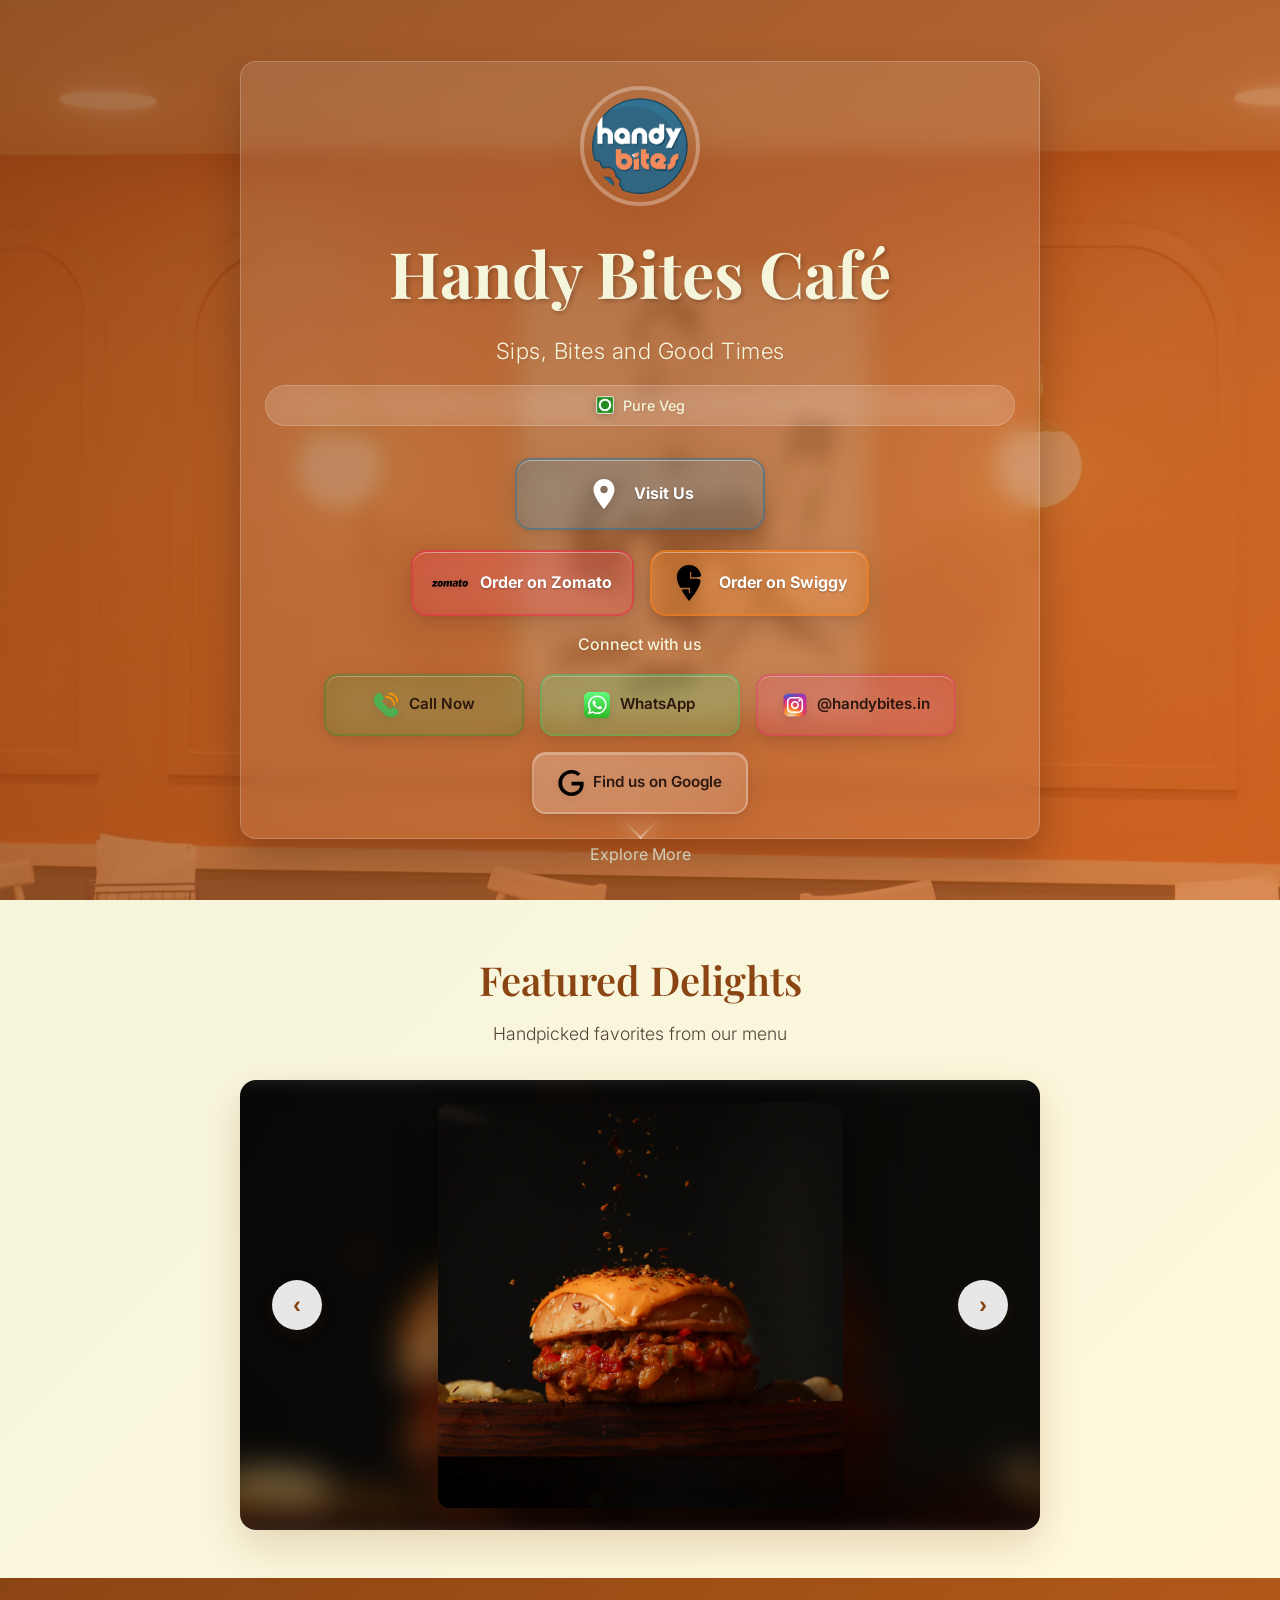
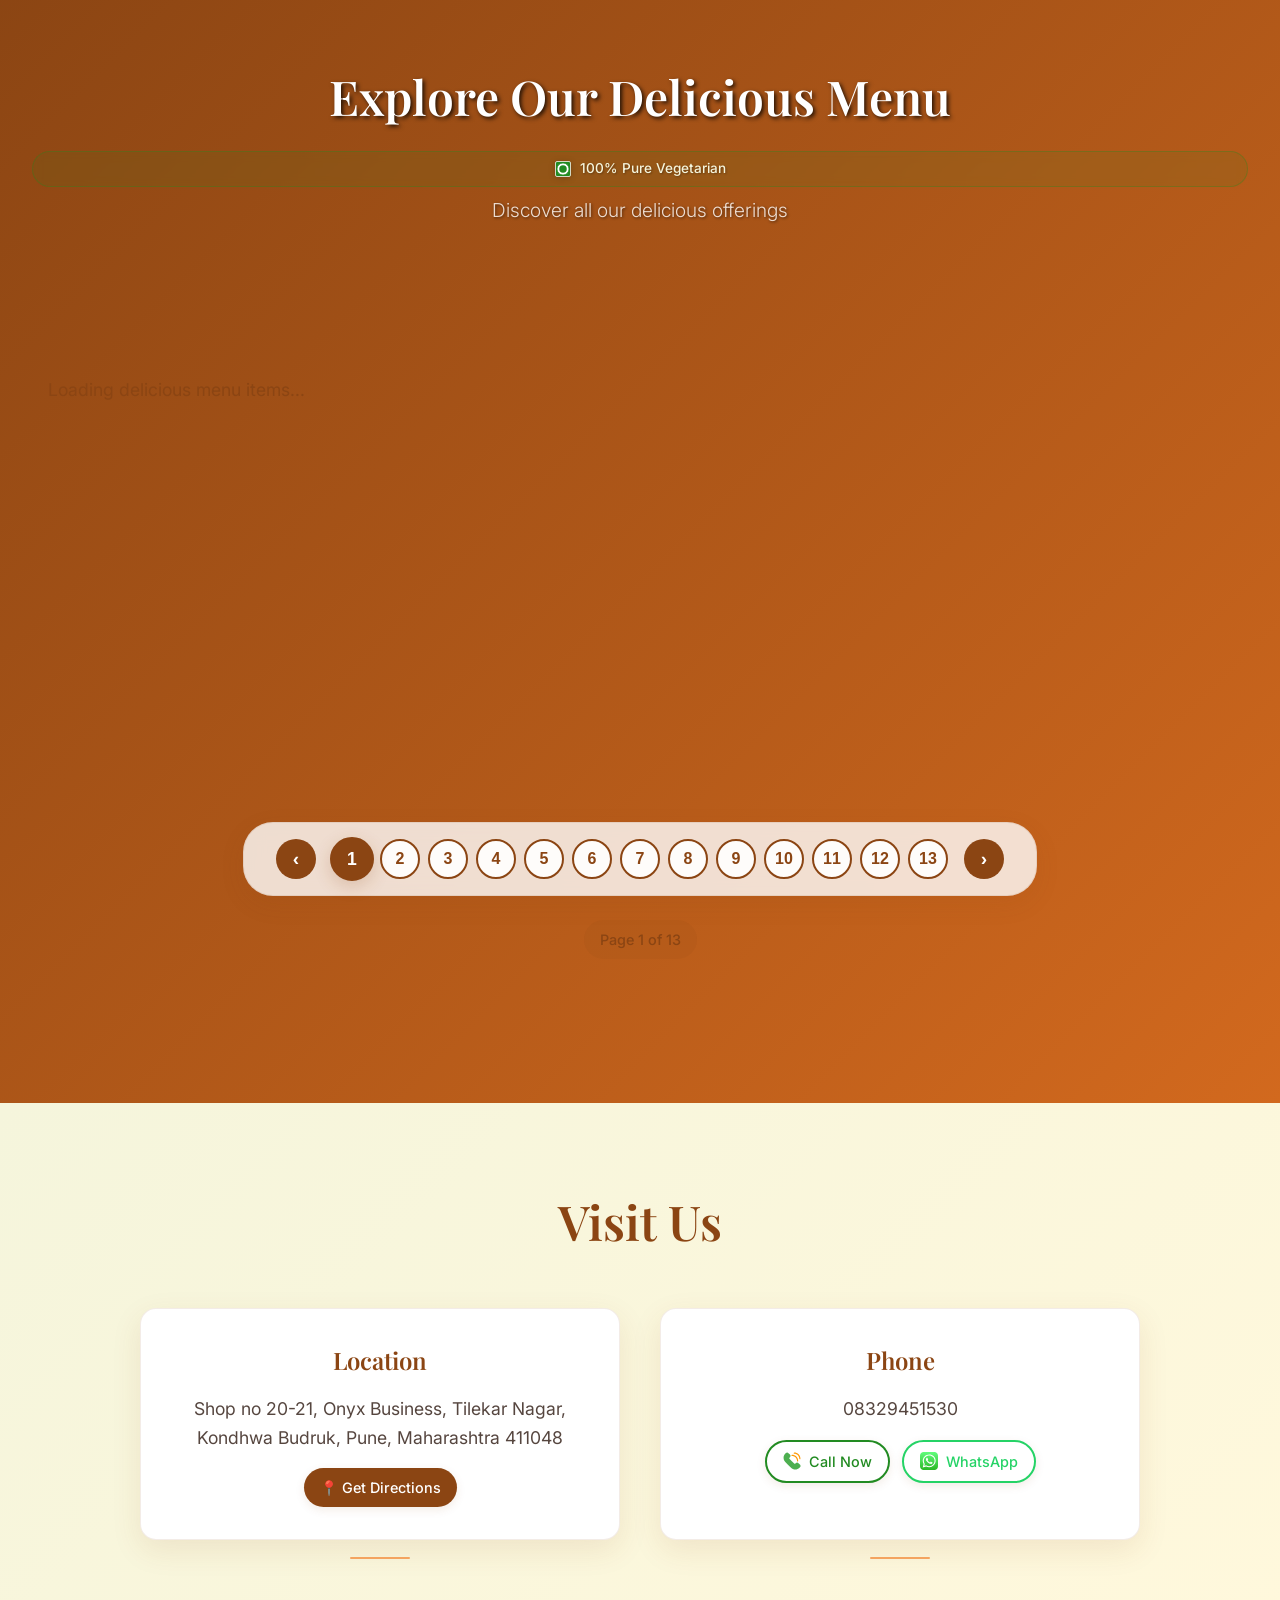
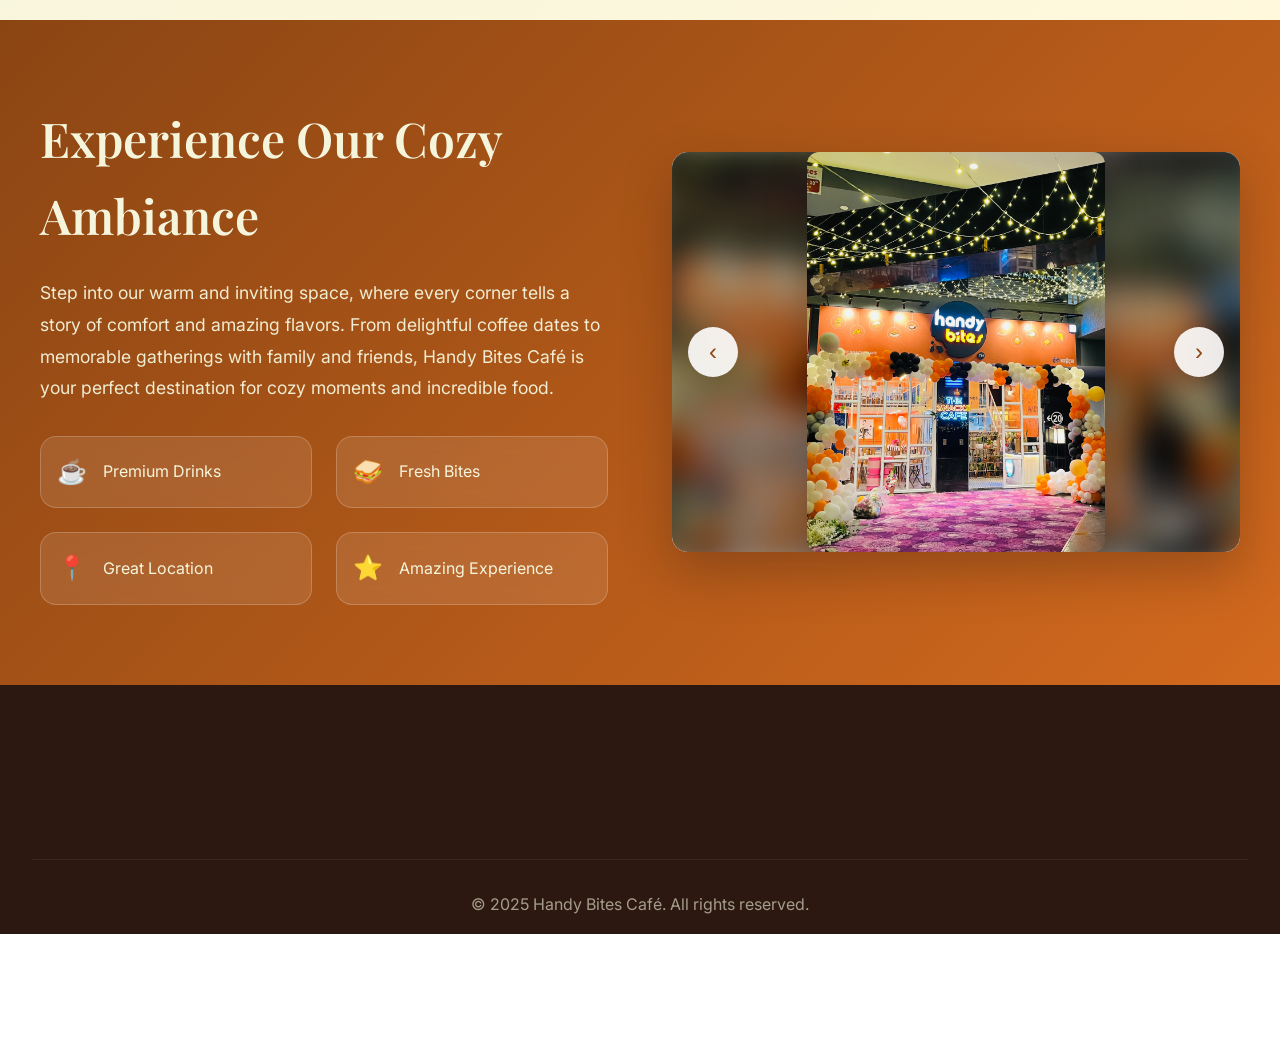
==== commit bdcac8ea: "Enhance mobile responsiveness and performance by adjusting viewport settings, optimizing item displa" ====
--- a/docs/index.html
+++ b/docs/index.html
@@ -2,11 +2,16 @@
 <html lang="en">
 <head>
     <meta charset="UTF-8">
-    <meta name="viewport" content="width=device-width, initial-scale=1.0">
+    <meta name="viewport" content="width=device-width, initial-scale=1.0, viewport-fit=cover">
     <meta name="description" content="Handy Bites Café - Premium coffee, delicious bites, and good times. Order now on Zomato & Swiggy!">
+    <meta name="theme-color" content="#8B4513">
+    <meta name="mobile-web-app-capable" content="yes">
+    <meta name="apple-mobile-web-app-capable" content="yes">
+    <meta name="apple-mobile-web-app-status-bar-style" content="default">
     <title>Handy Bites Café - Sips, Bites and Good Times</title>
     <link rel="stylesheet" href="style.css">
     <link rel="icon" href="assets/HBLogo.png">
+    <link rel="apple-touch-icon" href="assets/HBLogo.png">
     <link rel="preconnect" href="https://fonts.googleapis.com">
     <link rel="preconnect" href="https://fonts.gstatic.com" crossorigin>
 </head>
@@ -71,26 +76,6 @@
             </div>
         </div>
         
-        <!-- Decorative Polaroid Images -->
-        <div class="polaroid-decorations">
-            <div class="polaroid polaroid-1">
-                <img src="assets/MenuItems/Image 2025-08-08 at 2.57.55 PM (1).jpeg" alt="Delicious food">
-                <div class="polaroid-shadow"></div>
-            </div>
-            <div class="polaroid polaroid-2">
-                <img src="assets/MenuItems/Image 2025-08-08 at 2.58.15 PM.jpeg" alt="Fresh dish">
-                <div class="polaroid-shadow"></div>
-            </div>
-            <div class="polaroid polaroid-3">
-                <img src="assets/MenuItems/Image 2025-08-08 at 2.58.31 PM (1).jpeg" alt="Tasty treat">
-                <div class="polaroid-shadow"></div>
-            </div>
-            <div class="polaroid polaroid-4">
-                <img src="assets/MenuItems/Image 2025-08-08 at 2.58.06 PM (1).jpeg" alt="Special dish">
-                <div class="polaroid-shadow"></div>
-            </div>
-        </div>
-        
         <div class="scroll-indicator" id="scrollIndicator">
             <div class="scroll-arrow"></div>
             <span>Explore More</span>
--- a/docs/style.css
+++ b/docs/style.css
@@ -16,6 +16,10 @@
     --gradient-overlay: linear-gradient(135deg, rgba(139, 69, 19, 0.8) 0%, rgba(210, 105, 30, 0.7) 100%);
     --border-radius: 16px;
     --transition: all 0.3s cubic-bezier(0.4, 0, 0.2, 1);
+    
+    /* Mobile-first touch target sizes */
+    --min-touch-target: 48px;
+    --comfortable-touch-target: 52px;
 }
 
 /* Reset and Base Styles */
@@ -23,10 +27,16 @@
     margin: 0;
     padding: 0;
     box-sizing: border-box;
+    /* Better tap behavior on mobile */
+    -webkit-tap-highlight-color: transparent;
 }
 
 html {
     scroll-behavior: smooth;
+    /* Better text rendering on mobile */
+    -webkit-text-size-adjust: 100%;
+    -webkit-font-smoothing: antialiased;
+    -moz-osx-font-smoothing: grayscale;
 }
 
 body {
@@ -34,11 +44,20 @@
     line-height: 1.6;
     color: var(--text-dark);
     overflow-x: hidden;
+    /* Mobile-first font size */
+    font-size: 16px;
+    /* Better touch scrolling on mobile */
+    -webkit-overflow-scrolling: touch;
+    /* Improve mobile performance */
+    transform: translateZ(0);
+    -webkit-backface-visibility: hidden;
+    backface-visibility: hidden;
 }
 
 /* Hero Section */
 .hero {
     height: 100vh;
+    max-height: 100vh; /* Prevent stretching beyond viewport */
     position: relative;
     display: flex;
     align-items: center;
@@ -478,143 +497,6 @@
     margin-bottom: 0.5rem;
 }
 
-/* Decorative Polaroid Images */
-.polaroid-decorations {
-    position: absolute;
-    top: 0;
-    left: 0;
-    width: 100%;
-    height: 100%;
-    pointer-events: none;
-    z-index: 30;
-}
-
-.polaroid {
-    position: absolute;
-    width: 120px;
-    height: 140px;
-    background: white;
-    padding: 12px 12px 40px 12px;
-    box-shadow: 0 8px 25px rgba(0, 0, 0, 0.3), 0 4px 10px rgba(0, 0, 0, 0.2);
-    transform-origin: center;
-    transition: transform 0.3s ease;
-    border-radius: 2px;
-}
-
-.polaroid img {
-    width: 100%;
-    height: 96px;
-    object-fit: cover;
-    border-radius: 1px;
-}
-
-.polaroid-shadow {
-    position: absolute;
-    bottom: -2px;
-    left: 2px;
-    width: 100%;
-    height: 100%;
-    background: rgba(0, 0, 0, 0.2);
-    transform: skew(-2deg);
-    z-index: -1;
-    border-radius: 2px;
-}
-
-/* Individual Polaroid Positions */
-.polaroid-1 {
-    top: 15%;
-    left: 5%;
-    transform: rotate(-8deg);
-    animation: float1 6s ease-in-out infinite;
-}
-
-.polaroid-2 {
-    top: 60%;
-    right: 8%;
-    transform: rotate(12deg);
-    animation: float2 7s ease-in-out infinite;
-}
-
-.polaroid-3 {
-    top: 25%;
-    right: 15%;
-    transform: rotate(-5deg);
-    animation: float3 8s ease-in-out infinite;
-}
-
-.polaroid-4 {
-    bottom: 15%;
-    left: 8%;
-    transform: rotate(7deg);
-    animation: float4 5s ease-in-out infinite;
-}
-
-/* Floating Animations */
-@keyframes float1 {
-    0%, 100% { transform: rotate(-8deg) translateY(0px) translateX(0px); }
-    50% { transform: rotate(-6deg) translateY(-8px) translateX(3px); }
-}
-
-@keyframes float2 {
-    0%, 100% { transform: rotate(12deg) translateY(0px) translateX(0px); }
-    50% { transform: rotate(10deg) translateY(-6px) translateX(-2px); }
-}
-
-@keyframes float3 {
-    0%, 100% { transform: rotate(-5deg) translateY(0px) translateX(0px); }
-    50% { transform: rotate(-3deg) translateY(-10px) translateX(4px); }
-}
-
-@keyframes float4 {
-    0%, 100% { transform: rotate(7deg) translateY(0px) translateX(0px); }
-    50% { transform: rotate(9deg) translateY(-7px) translateX(-3px); }
-}
-
-/* Responsive Polaroid Adjustments */
-@media (max-width: 768px) {
-    .polaroid {
-        width: 80px;
-        height: 95px;
-        padding: 8px 8px 25px 8px;
-    }
-    
-    .polaroid img {
-        height: 62px;
-    }
-    
-    .polaroid-1 {
-        top: 20%;
-        left: 3%;
-    }
-    
-    .polaroid-2 {
-        top: 65%;
-        right: 5%;
-    }
-    
-    .polaroid-3 {
-        top: 30%;
-        right: 8%;
-    }
-    
-    .polaroid-4 {
-        bottom: 20%;
-        left: 5%;
-    }
-}
-
-@media (max-width: 480px) {
-    .polaroid {
-        width: 60px;
-        height: 75px;
-        padding: 6px 6px 20px 6px;
-    }
-    
-    .polaroid img {
-        height: 49px;
-    }
-}
-
 /* Featured Slideshow Section - Below Gallery */
 .featured-section {
     padding: 3rem 2rem;
@@ -1490,29 +1372,63 @@
 
 @media (max-width: 768px) {
     .hero {
-        min-height: 100vh;
-        min-height: 100dvh; /* Dynamic viewport height for modern browsers */
-        padding: 2rem 0;
+        height: auto;
+        min-height: 90vh; /* Reduced from 100vh to prevent stretching */
+        padding: 1.5rem 0; /* Reduced padding */
+        display: flex;
+        align-items: center;
+        justify-content: center;
     }
     
     .hero-content {
-        padding: 1.5rem;
+        padding: 1rem;
         margin: 1rem;
     }
     
+    /* Keep order buttons in pairs for mobile */
     .order-buttons {
-        flex-direction: column;
+        display: grid;
+        grid-template-columns: 1fr 1fr;
+        gap: 0.6rem; /* Reduced gap for more compact layout */
         width: 100%;
     }
     
     .order-btn {
         width: 100%;
         justify-content: center;
-    }
-    
+        padding: 0.8rem 0.8rem; /* Reduced padding to make more compact */
+        font-size: 0.9rem;
+        min-height: 44px; /* Slightly reduced from 48px */
+        font-weight: 600;
+    }
+    
+    /* Keep social buttons in pairs for mobile */
     .social-buttons {
-        flex-direction: column;
-        gap: 0.75rem;
+        display: grid;
+        grid-template-columns: 1fr 1fr;
+        gap: 0.6rem; /* Reduced gap for more compact layout */
+        width: 100%;
+        margin-top: 0.75rem; /* Reduced spacing from order buttons */
+    }
+    
+    .social-btn {
+        width: 100%;
+        justify-content: center;
+        padding: 0.8rem 0.8rem; /* Reduced padding to make more compact */
+        font-size: 0.9rem;
+        min-height: 44px; /* Slightly reduced from 48px */
+        font-weight: 600;
+    }
+    
+    /* Visit Us button styling for mobile */
+    .visit-us-container {
+        width: 100%;
+        margin-bottom: 0.75rem; /* Reduced margin */
+    }
+    
+    .visit-us-container .order-btn {
+        width: 100%;
+        justify-content: center;
     }
     
     .featured-slideshow-section {
@@ -1521,15 +1437,38 @@
     
     .gallery-grid {
         grid-template-columns: repeat(2, 1fr);
-        gap: 1rem;
-        min-height: 400px;
-        justify-items: start;
-        align-items: start;
+        gap: 0.75rem;
+        min-height: auto;
+        justify-items: center;
+        align-items: center;
+        max-width: 100%;
+        padding: 0 0.5rem;
     }
     
     .menu-item {
-        width: 280px;
-        height: 280px;
+        width: 160px;
+        height: 160px;
+        border-radius: 12px;
+        /* Better mobile interaction */
+        touch-action: manipulation;
+    }
+    
+    .menu-item img {
+        width: 100%;
+        height: 100%;
+        object-fit: cover;
+        border-radius: 12px;
+        /* Improve image loading on mobile */
+        image-rendering: -webkit-optimize-contrast;
+    }
+    
+    .gallery-section {
+        padding: 2rem 1rem;
+    }
+    
+    .section-title {
+        font-size: 2rem;
+        margin-bottom: 1.5rem;
     }
     
     .modern-pagination {
@@ -1537,9 +1476,11 @@
     }
     
     .modern-page-btn {
-        width: 35px;
-        height: 35px;
+        width: 40px; /* Slightly larger for better mobile touch */
+        height: 40px;
         font-size: 0.9rem;
+        min-height: var(--min-touch-target);
+        min-width: var(--min-touch-target);
     }
     
     .gallery-controls {
@@ -1553,9 +1494,11 @@
     }
     
     .gallery-nav-btn {
-        width: 35px;
-        height: 35px;
+        width: 40px; /* Better touch targets */
+        height: 40px;
         font-size: 1rem;
+        min-height: var(--min-touch-target);
+        min-width: var(--min-touch-target);
     }
     
     .modern-pagination {
@@ -1626,18 +1569,44 @@
 
 @media (max-width: 480px) {
     .hero {
-        min-height: 100vh;
-        min-height: 100dvh; /* Dynamic viewport height for modern browsers */
-        padding: 1.5rem 0;
+        height: auto;
+        min-height: 85vh; /* Even more compact for small screens */
+        padding: 1rem 0; /* Further reduced padding */
     }
     
     .hero-content {
-        padding: 1rem;
+        padding: 0.75rem; /* More compact padding */
+        margin: 0 0.25rem; /* Reduced margin for more space */
+        max-width: 100%;
+    }
+    
+    .brand-section {
+        margin-bottom: 0.75rem; /* Even more compact */
+    }
+    
+    .logo-container {
+        margin-bottom: 0.4rem; /* Reduced spacing */
+    }
+    
+    .action-section {
+        gap: 0.5rem; /* Even more compact for small screens */
     }
     
     .brand-logo {
-        width: 80px;
-        height: 80px;
+        width: 70px; /* Smaller logo for very small screens */
+        height: 70px;
+    }
+    
+    .brand-title {
+        font-size: clamp(1.8rem, 5vw, 2.2rem); /* Smaller title for compact layout */
+        margin-bottom: 0.3rem; /* Reduced margin */
+        line-height: 1.1;
+    }
+    
+    .brand-tagline {
+        font-size: clamp(0.9rem, 2.5vw, 1.1rem); /* Smaller tagline */
+        line-height: 1.3;
+        margin-bottom: 0.75rem; /* Reduced margin */
     }
     
     /* Mobile Veg Indicators */
@@ -1671,12 +1640,14 @@
     }
     
     .order-btn {
-        padding: 0.75rem 1.5rem;
-        font-size: 0.9rem;
+        padding: 0.7rem 0.8rem; /* More compact for small screens */
+        font-size: 0.85rem; /* Slightly smaller text */
+        min-height: 42px; /* Reduced minimum height */
+        font-weight: 600;
     }
     
     .btn-logo {
-        height: 22px;
+        height: 20px; /* Smaller icons */
         width: auto;
         max-width: 32px;
         object-fit: contain;
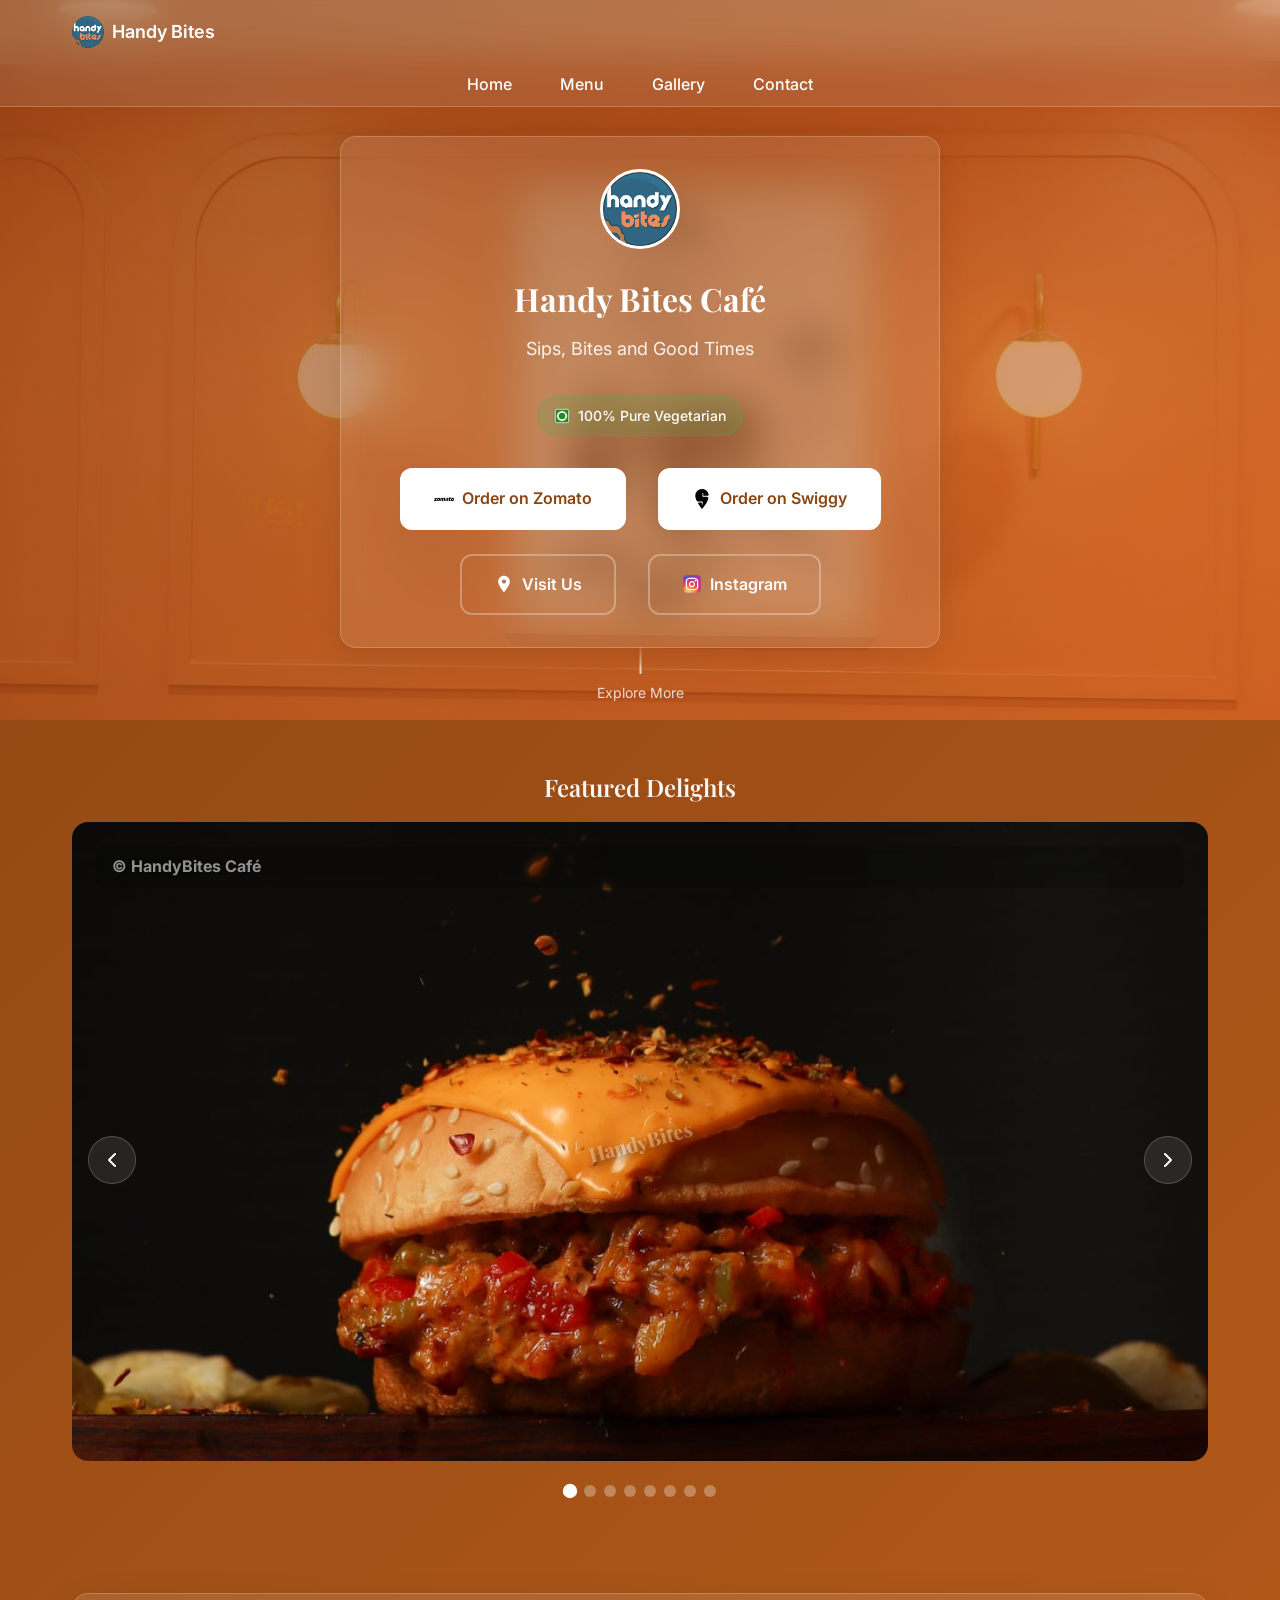
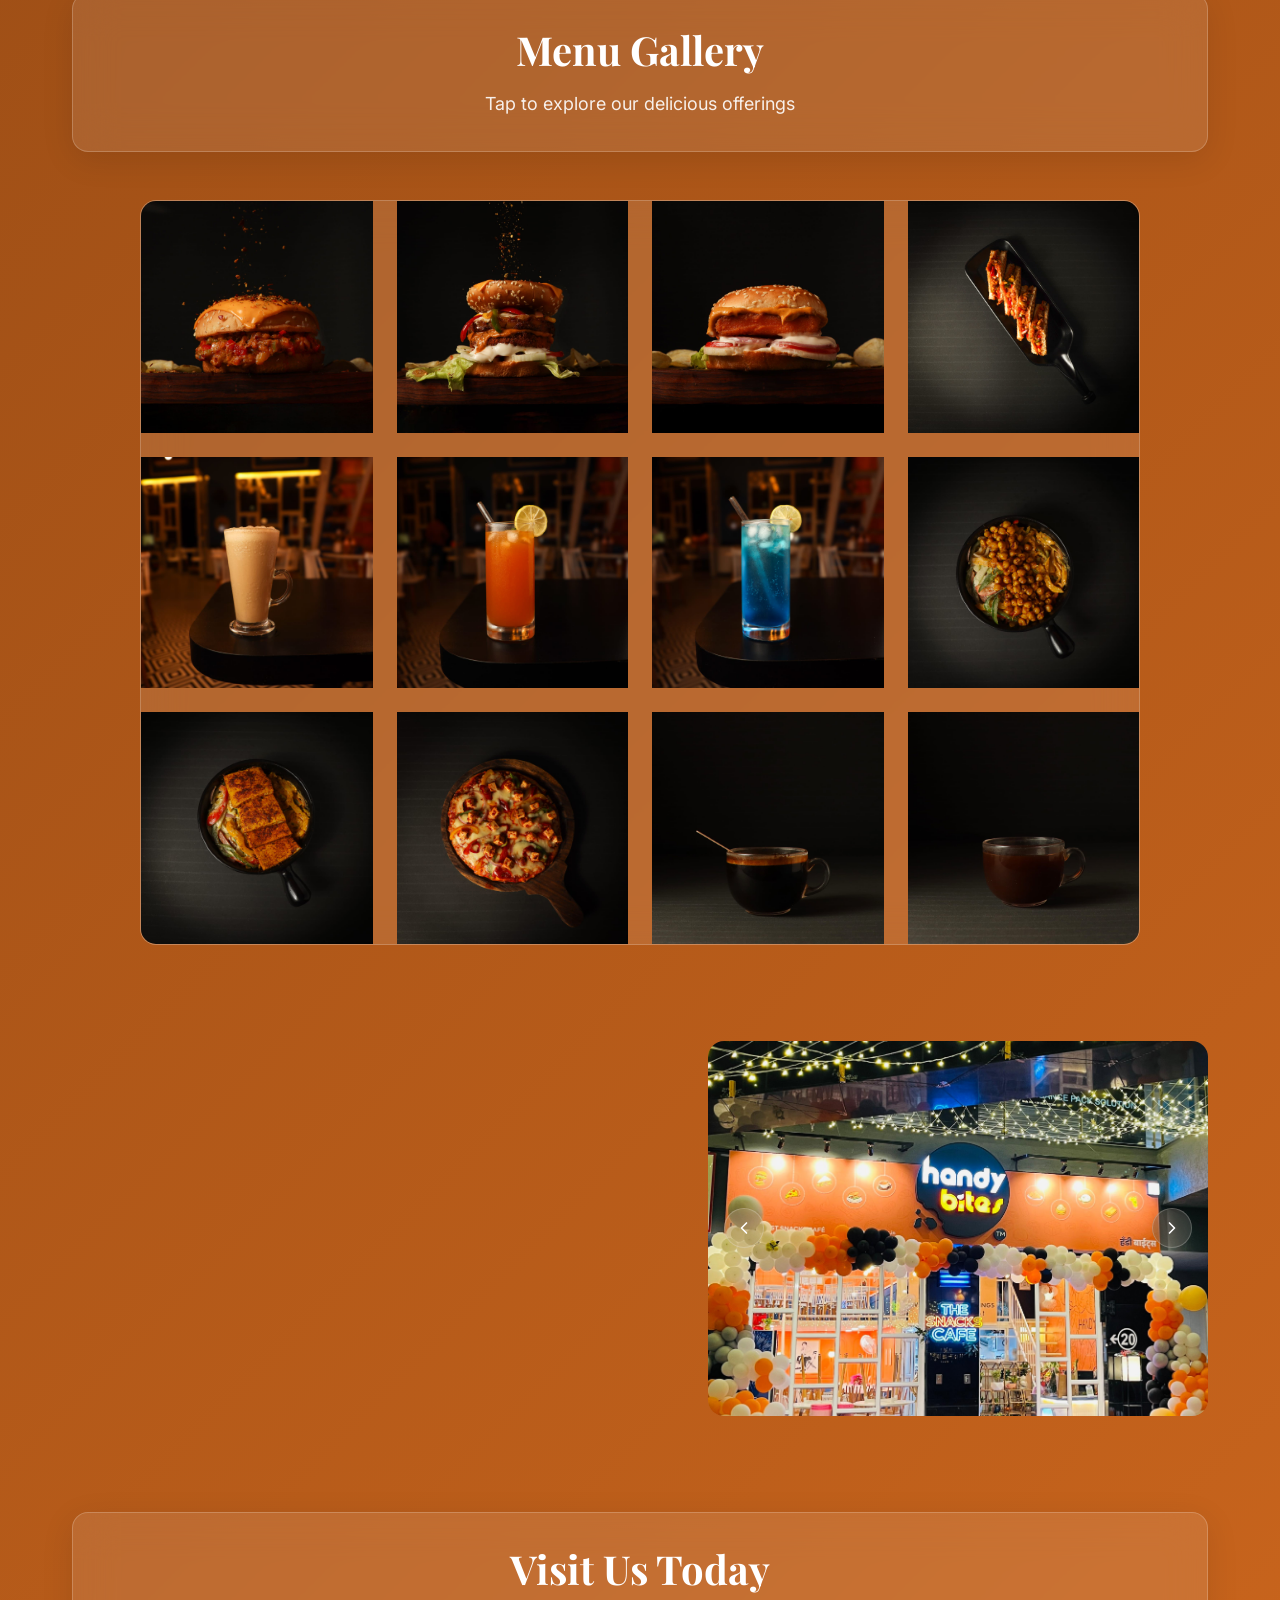
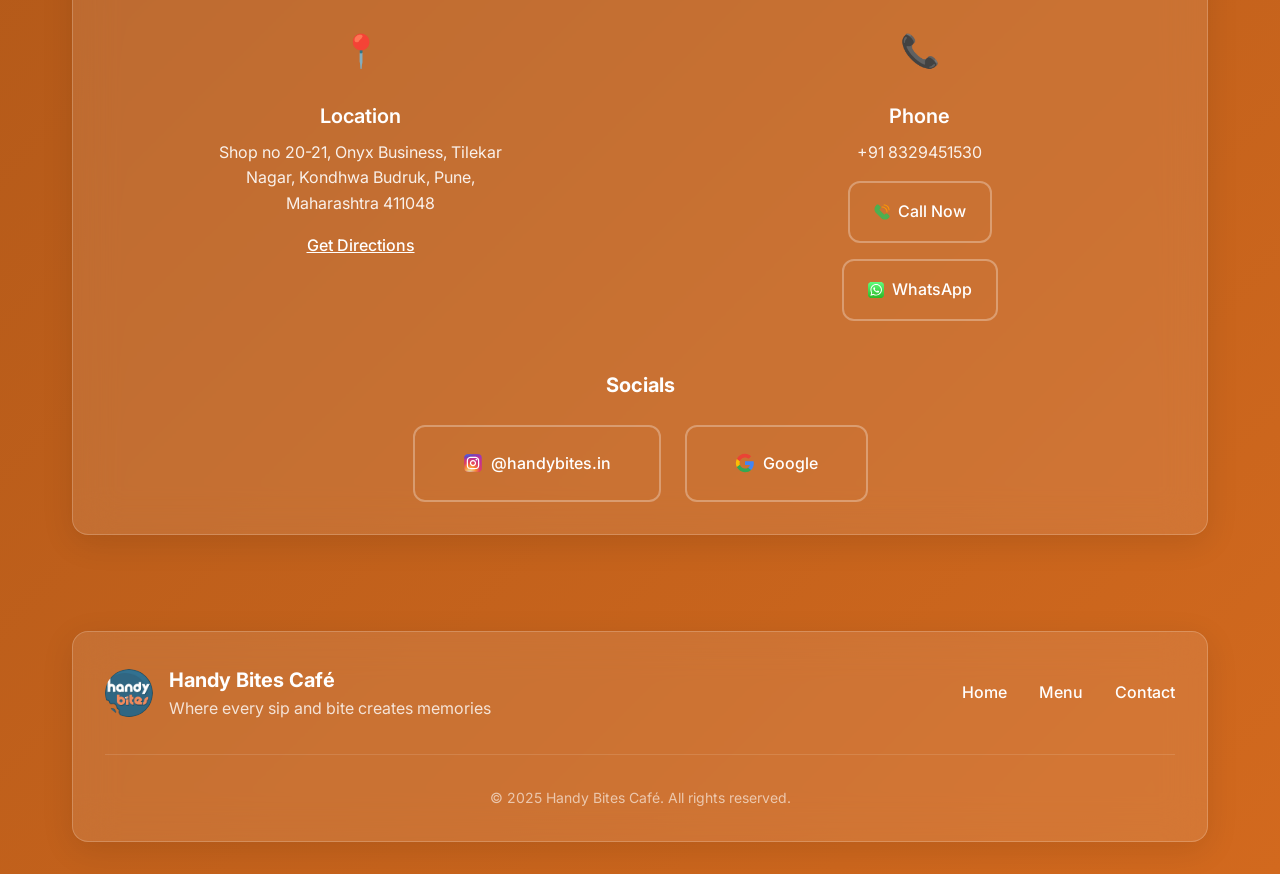
==== commit 0c4615da: "Refactor code structure for improved readability and maintainability" ====
--- a/docs/index.html
+++ b/docs/index.html
@@ -2,209 +2,233 @@
 <html lang="en">
 <head>
     <meta charset="UTF-8">
-    <meta name="viewport" content="width=device-width, initial-scale=1.0, viewport-fit=cover">
-    <meta name="description" content="Handy Bites Café - Premium coffee, delicious bites, and good times. Order now on Zomato & Swiggy!">
+    <meta name="viewport" content="width=device-width, initial-scale=1.0">
+    <meta name="description" content="Handy Bites Café - Modern café experience with delicious bites and premium coffee">
     <meta name="theme-color" content="#8B4513">
-    <meta name="mobile-web-app-capable" content="yes">
-    <meta name="apple-mobile-web-app-capable" content="yes">
-    <meta name="apple-mobile-web-app-status-bar-style" content="default">
-    <title>Handy Bites Café - Sips, Bites and Good Times</title>
+    <title>Handy Bites Café - Modern Experience</title>
     <link rel="stylesheet" href="style.css">
     <link rel="icon" href="assets/HBLogo.png">
-    <link rel="apple-touch-icon" href="assets/HBLogo.png">
     <link rel="preconnect" href="https://fonts.googleapis.com">
     <link rel="preconnect" href="https://fonts.gstatic.com" crossorigin>
+    <link href="https://fonts.googleapis.com/css2?family=Inter:wght@300;400;500;600;700&family=Playfair+Display:wght@400;600;700&display=swap" rel="stylesheet">
 </head>
 <body>
-    <!-- Hero Section -->
-    <section class="hero">
-        <div class="hero-background"></div>
+    <!-- Mobile Navigation -->
+    <nav class="mobile-nav">
+        <div class="nav-container">
+            <div class="nav-logo">
+                <img src="assets/HBLogo.png" alt="Handy Bites" class="nav-logo-img">
+                <span class="nav-brand">Handy Bites</span>
+            </div>
+            <button class="menu-toggle" id="menuToggle" aria-label="Toggle menu">
+                <span></span>
+                <span></span>
+                <span></span>
+            </button>
+        </div>
+        <div class="mobile-menu" id="mobileMenu">
+            <div class="menu-items">
+                <a href="#hero" class="menu-item">Home</a>
+                <a href="#menu" class="menu-item">Menu</a>
+                <a href="#gallery" class="menu-item">Gallery</a>
+                <a href="#contact" class="menu-item">Contact</a>
+            </div>
+        </div>
+    </nav>
+
+    <!-- Hero Section with Frosted Glass -->
+    <section class="hero" id="hero">
+        <div class="hero-bg-slideshow" id="heroBgSlideshow">
+            <!-- Background images will be loaded here -->
+        </div>
         <div class="hero-overlay"></div>
         
         <div class="hero-content">
-            <div class="brand-section">
-                <div class="logo-container">
-                    <img src="assets/HBLogo.png" alt="Handy Bites Logo" class="brand-logo">
-                </div>
-                <h1 class="brand-title">Handy Bites Café</h1>
-                <p class="brand-tagline">Sips, Bites and Good Times</p>
-                <div class="veg-indicator">
-                    <img src="assets/pure-veg.svg" alt="Pure Veg" class="veg-icon">
-                    <span class="veg-text">Pure Veg</span>
-                </div>
-            </div>
+            <div class="glass-card hero-card">
+                <div class="brand-info">
+                    <div class="logo-container">
+                        <img src="assets/HBLogo.png" alt="Handy Bites Logo" class="brand-logo">
+                    </div>
+                    <h1 class="brand-title">Handy Bites Café</h1>
+                    <p class="brand-tagline">Sips, Bites and Good Times</p>
+                    <div class="veg-badge">
+                        <img src="assets/pure-veg.svg" alt="Pure Veg" class="veg-icon">
+                        <span>100% Pure Vegetarian</span>
+                    </div>
+                </div>
+                
+                <div class="cta-section">
+                    <div class="primary-actions">
+                        <a href="https://link.zomato.com/xqzv/rshare?id=834581783056348b" target="_blank" class="cta-btn primary">
+                            <img src="assets/zomato.svg" alt="Zomato">
+                            <span>Order on Zomato</span>
+                        </a>
+                        <a href="https://www.swiggy.com/direct/brand/562798?source=swiggy-direct&subSource=generic" target="_blank" class="cta-btn primary">
+                            <img src="assets/swiggy.svg" alt="Swiggy">
+                            <span>Order on Swiggy</span>
+                        </a>
+                    </div>
+                    
+                    <div class="secondary-actions">
+                        <a href="#contact" class="cta-btn secondary">
+                            <img src="assets/location-icon.svg" alt="Visit Us">
+                            <span>Visit Us</span>
+                        </a>
+                        <a href="https://www.instagram.com/handybites.in" target="_blank" class="cta-btn secondary">
+                            <img src="assets/instagram.svg" alt="Instagram">
+                            <span>Instagram</span>
+                        </a>
+                    </div>
+                </div>
+            </div>
+        </div>
+        
+        <div class="scroll-hint">
+            <div class="scroll-indicator"></div>
+            <span>Explore More</span>
+        </div>
+    </section>
+
+    <!-- Featured Menu Slideshow -->
+    <section class="featured-menu" id="menu">
+        <div class="container">
+            <h2 class="featured-title">Featured Delights</h2>
             
-            <div class="action-section">
-                <div class="visit-us-container">
-                    <a href="https://maps.app.goo.gl/Cv2JzQRnhbSbbvqH8" target="_blank" class="order-btn visit-us">
-                        <img src="assets/location-icon.svg" alt="Visit Us" class="btn-logo">
-                        <span>Visit Us</span>
-                    </a>
-                </div>
-                <div class="order-buttons">
-                    <a href="https://link.zomato.com/xqzv/rshare?id=834581783056348b" target="_blank" class="order-btn zomato">
-                        <img src="assets/zomato.svg" alt="Zomato" class="btn-logo">
-                        <span>Order on Zomato</span>
-                    </a>
-                    <a href="https://www.swiggy.com/direct/brand/562798?source=swiggy-direct&subSource=generic" target="_blank" class="order-btn swiggy">
-                        <img src="assets/swiggy.svg" alt="Swiggy" class="btn-logo">
-                        <span>Order on Swiggy</span>
-                    </a>
+            <div class="slideshow-wrapper">
+                <div class="menu-slideshow" id="menuSlideshow">
+                    <!-- Menu slides will be loaded here -->
+                </div>
+                <div class="slideshow-controls">
+                    <button class="slide-btn prev" id="prevSlide" aria-label="Previous">
+                        <svg width="24" height="24" viewBox="0 0 24 24" fill="none">
+                            <path d="M15 18L9 12L15 6" stroke="currentColor" stroke-width="2" stroke-linecap="round" stroke-linejoin="round"/>
+                        </svg>
+                    </button>
+                    <button class="slide-btn next" id="nextSlide" aria-label="Next">
+                        <svg width="24" height="24" viewBox="0 0 24 24" fill="none">
+                            <path d="M9 18L15 12L9 6" stroke="currentColor" stroke-width="2" stroke-linecap="round" stroke-linejoin="round"/>
+                        </svg>
+                    </button>
+                </div>
+                <div class="slide-indicators" id="slideIndicators">
+                    <!-- Indicators will be generated dynamically -->
+                </div>
+            </div>
+        </div>
+    </section>
+
+    <!-- Menu Gallery Preview -->
+    <section class="menu-gallery" id="gallery">
+        <div class="container">
+            <div class="glass-card section-header">
+                <h2 class="section-title">Menu Gallery</h2>
+                <p class="section-subtitle">Tap to explore our delicious offerings</p>
+            </div>
+            
+            <!-- Gallery link redirects to separate page -->
+            <div class="instagram-grid" id="menuPreview" onclick="window.location.href='gallery.html'">
+                <!-- 4x3 grid items will be loaded here -->
+            </div>
+    </div>
+    </section>
+
+    <!-- Café Ambiance Section -->
+    <section class="ambiance-section">
+        <div class="container">
+            <div class="ambiance-content">
+                <div class="ambiance-info">
+                    <div class="glass-card">
+                        <h2 class="ambiance-title">Experience Our Cozy Ambiance</h2>
+                        <p class="ambiance-description">
+                            Step into our warm and inviting space, where every corner tells a story of comfort and amazing flavors. From delightful coffee dates to memorable gatherings with family and friends, Handy Bites Café is your perfect destination for cozy moments and incredible food.
+                        </p>
+                        <div class="features-grid">
+                            <div class="feature-item">
+                                <div class="feature-icon">☕</div>
+                                <span>Premium Drinks</span>
+                            </div>
+                            <div class="feature-item">
+                                <div class="feature-icon">🥪</div>
+                                <span>Fresh Bites</span>
+                            </div>
+                            <div class="feature-item">
+                                <div class="feature-icon">📍</div>
+                                <span>Great Location</span>
+                            </div>
+                            <div class="feature-item">
+                                <div class="feature-icon">⭐</div>
+                                <span>Amazing Experience</span>
+                            </div>
+                        </div>
+                    </div>
+                </div>
+                
+                <div class="cafe-slideshow-container">
+                    <div class="cafe-slideshow" id="cafeSlideshow">
+                        <!-- Café images will be loaded here -->
+                    </div>
+                    <div class="cafe-controls">
+                        <button class="cafe-btn prev" id="prevCafe" aria-label="Previous">
+                            <svg width="20" height="20" viewBox="0 0 24 24" fill="none">
+                                <path d="M15 18L9 12L15 6" stroke="currentColor" stroke-width="2" stroke-linecap="round" stroke-linejoin="round"/>
+                            </svg>
+                        </button>
+                        <button class="cafe-btn next" id="nextCafe" aria-label="Next">
+                            <svg width="20" height="20" viewBox="0 0 24 24" fill="none">
+                                <path d="M9 18L15 12L9 6" stroke="currentColor" stroke-width="2" stroke-linecap="round" stroke-linejoin="round"/>
+                            </svg>
+                        </button>
+                    </div>
+                </div>
+            </div>
+        </div>
+    </section>
+
+    <!-- Contact Section -->
+    <section class="contact-section" id="contact">
+        <div class="container">
+            <div class="glass-card">
+                <h2 class="section-title">Visit Us Today</h2>
+                <div class="contact-grid">
+                    <div class="contact-item">
+                        <div class="contact-icon">📍</div>
+                        <div class="contact-info">
+                            <h3>Location</h3>
+                            <p>Shop no 20-21, Onyx Business, Tilekar Nagar, Kondhwa Budruk, Pune, Maharashtra 411048</p>
+                            <a href="https://maps.app.goo.gl/Cv2JzQRnhbSbbvqH8" target="_blank" class="contact-link">Get Directions</a>
+                        </div>
+                    </div>
+                    
+                    <div class="contact-item">
+                        <div class="contact-icon">📞</div>
+                        <div class="contact-info">
+                            <h3>Phone</h3>
+                            <p>+91 8329451530</p>
+                            <div class="contact-actions">
+                                <a href="tel:08329451530" class="contact-btn">
+                                    <img src="assets/call-contact.svg" alt="Call">
+                                    Call Now
+                                </a>
+                                <a href="https://wa.me/918329451530" target="_blank" class="contact-btn whatsapp">
+                                    <img src="assets/whatsapp-icon-logo.svg" alt="WhatsApp">
+                                    WhatsApp
+                                </a>
+                            </div>
+                        </div>
+                    </div>
                 </div>
                 
                 <div class="social-section">
-                    <p class="social-text">Connect with us</p>
-                    <div class="social-buttons">
-                        <a href="tel:08329451530" class="social-btn call">
-                            <img src="assets/call-contact.svg" alt="Call" class="social-icon">
-                            <span>Call Now</span>
-                        </a>
-                        <a href="https://wa.me/918329451530" target="_blank" class="social-btn whatsapp">
-                            <img src="assets/whatsapp-icon-logo.svg" alt="WhatsApp" class="social-icon">
-                            <span>WhatsApp</span>
-                        </a>
-                        <a href="https://www.instagram.com/handybites.in" target="_blank" class="social-btn instagram">
-                            <img src="assets/instagram.svg" alt="Instagram" class="social-icon">
+                    <h3>Socials</h3>
+                    <div class="social-links">
+                        <a href="https://www.instagram.com/handybites.in" target="_blank" class="social-btn">
+                            <img src="assets/instagram.svg" alt="Instagram">
                             <span>@handybites.in</span>
                         </a>
-                        <a href="https://share.google/IF0nR9hM9X5G4NKOo" target="_blank" class="social-btn google">
-                            <img src="assets/google.svg" alt="Google" class="social-icon">
-                            <span>Find us on Google</span>
-                        </a>
-                    </div>
-                </div>
-            </div>
-        </div>
-        
-        <div class="scroll-indicator" id="scrollIndicator">
-            <div class="scroll-arrow"></div>
-            <span>Explore More</span>
-        </div>
-    </section>
-
-    <!-- Featured Slideshow Section -->
-    <section class="featured-section">
-        <div class="featured-container">
-            <div class="section-header">
-                <h2 class="section-title">Featured Delights</h2>
-                <p class="section-subtitle">Handpicked favorites from our menu</p>
-            </div>
-            
-            <div class="slideshow-container">
-                <div class="slideshow" id="featuredSlideshow">
-                    <!-- Slides will be dynamically generated -->
-                </div>
-                
-                <div class="slideshow-controls">
-                    <button class="nav-btn prev-btn" aria-label="Previous slide">
-                        <span class="nav-arrow">‹</span>
-                    </button>
-                    <button class="nav-btn next-btn" aria-label="Next slide">
-                        <span class="nav-arrow">›</span>
-                    </button>
-                </div>
-            </div>
-        </div>
-    </section>
-
-    <!-- Menu Gallery Section -->
-    <section class="gallery-section">
-        <div class="gallery-container">
-            <div class="gallery-header">
-                <h2 class="gallery-title">Explore Our Delicious Menu</h2>
-                <div class="menu-veg-indicator">
-                    <img src="assets/pure-veg.svg" alt="Pure Veg" class="menu-veg-icon">
-                    <span class="menu-veg-text">100% Pure Vegetarian</span>
-                </div>
-                <p class="gallery-subtitle">Discover all our delicious offerings</p>
-            </div>
-            
-            <div class="gallery-grid" id="menuGallery">
-                <!-- Menu items will be dynamically loaded here -->
-            </div>
-            
-            <div class="gallery-controls">
-                <div class="pagination-container">
-                    <button class="gallery-nav-btn gallery-prev-btn" aria-label="Previous page">‹</button>
-                    <div class="modern-pagination" id="modernPagination">
-                        <!-- Pagination buttons will be dynamically generated -->
-                    </div>
-                    <button class="gallery-nav-btn gallery-next-btn" aria-label="Next page">›</button>
-                </div>
-                
-                <div class="page-info">
-                    <span>Page <span id="currentPage">1</span> of <span id="totalPages">1</span></span>
-                </div>
-            </div>
-        </div>
-    </section>
-
-    <!-- Contact Section -->
-    <section class="contact-section" id="contact-section">
-        <div class="contact-container">
-            <h2 class="contact-title">Visit Us</h2>
-            <div class="contact-info">
-                <div class="contact-item with-separator">
-                    <h3>Location</h3>
-                    <p>Shop no 20-21, Onyx Business, Tilekar Nagar, Kondhwa Budruk, Pune, Maharashtra 411048</p>
-                    <a href="https://maps.app.goo.gl/Cv2JzQRnhbSbbvqH8" target="_blank" class="directions-link">📍 Get Directions</a>
-                </div>
-                <div class="contact-item with-separator">
-                    <h3>Phone</h3>
-                    <p>08329451530</p>
-                    <div class="contact-buttons">
-                        <a href="tel:08329451530" class="contact-btn call">
-                            <img src="assets/call-contact.svg" alt="Call" class="contact-icon">
-                            <span>Call Now</span>
-                        </a>
-                        <a href="https://wa.me/918329451530" target="_blank" class="contact-btn whatsapp">
-                            <img src="assets/whatsapp-icon-logo.svg" alt="WhatsApp" class="contact-icon">
-                            <span>WhatsApp</span>
-                        </a>
-                    </div>
-                </div>
-            </div>
-        </div>
-    </section>
-
-    <!-- Cafe Ambiance Section -->
-    <section class="ambiance">
-        <div class="ambiance-content">
-            <div class="ambiance-text">
-                <h2>Experience Our Cozy Ambiance</h2>
-                <p>Step into our warm and inviting space, where every corner tells a story of comfort and amazing flavors. From delightful coffee dates to memorable gatherings with family and friends, Handy Bites Café is your perfect destination for cozy moments and incredible food.</p>
-                <div class="ambiance-features">
-                    <div class="feature">
-                        <span class="feature-icon">☕</span>
-                        <span>Premium Drinks</span>
-                    </div>
-                    <div class="feature">
-                        <span class="feature-icon">🥪</span>
-                        <span>Fresh Bites</span>
-                    </div>
-                    <div class="feature">
-                        <span class="feature-icon">📍</span>
-                        <span>Great Location</span>
-                    </div>
-                    <div class="feature">
-                        <span class="feature-icon">⭐</span>
-                        <span>Amazing Experience</span>
-                    </div>
-                </div>
-            </div>
-            <div class="ambiance-image">
-                <div class="cafe-slideshow-container">
-                    <div class="cafe-slideshow" id="cafeSlideshow">
-                        <!-- Cafe slides will be dynamically generated -->
-                    </div>
-                    
-                    <div class="cafe-slideshow-controls">
-                        <button class="cafe-nav-btn cafe-prev-btn" aria-label="Previous cafe image">
-                            <span class="nav-arrow">‹</span>
-                        </button>
-                        <button class="cafe-nav-btn cafe-next-btn" aria-label="Next cafe image">
-                            <span class="nav-arrow">›</span>
-                        </button>
+                        <a href="https://share.google/IF0nR9hM9X5G4NKOo" target="_blank" class="social-btn">
+                            <img src="assets/google-colored.svg" alt="Google">
+                            <span>Google</span>
+                        </a>
                     </div>
                 </div>
             </div>
@@ -213,35 +237,29 @@
 
     <!-- Footer -->
     <footer class="footer">
-        <div class="footer-container">
-            <div class="footer-content">
-                <div class="footer-section">
-                    <h3>Handy Bites Café</h3>
-                    <p>Where every sip and bite creates good times</p>
-                </div>
-                <div class="footer-section">
-                    <h3>Follow Us</h3>
-                    <div class="footer-social">
-                        <a href="https://www.instagram.com/handybites.in" target="_blank" class="footer-social-btn">
-                            <img src="assets/instagram.svg" alt="Instagram">
-                        </a>
-                        <a href="https://share.google/IF0nR9hM9X5G4NKOo" target="_blank" class="footer-social-btn">
-                            <img src="assets/google.svg" alt="Google">
-                        </a>
-                    </div>
-                </div>
-                <div class="footer-section">
-                    <h3>Contact Us</h3>
-                    <a href="#contact-section" class="footer-contact-link">Visit our location for the best café experience</a>
-                </div>
-            </div>
-        </div>
-        <div class="footer-bottom">
-            <p>&copy; 2025 Handy Bites Café. All rights reserved.</p>
+        <div class="container">
+            <div class="glass-card footer-content">
+                <div class="footer-info">
+                    <div class="footer-brand">
+                        <img src="assets/HBLogo.png" alt="Handy Bites" class="footer-logo">
+                        <div>
+                            <h3>Handy Bites Café</h3>
+                            <p>Where every sip and bite creates memories</p>
+                        </div>
+                    </div>
+                    <div class="footer-links">
+                        <a href="#hero">Home</a>
+                        <a href="#menu">Menu</a>
+                        <a href="#contact">Contact</a>
+                    </div>
+                </div>
+                <div class="footer-bottom">
+                    <p>&copy; 2025 Handy Bites Café. All rights reserved.</p>
+                </div>
+            </div>
         </div>
     </footer>
 
     <script src="script.js"></script>
-    <script src="protection.js"></script>
 </body>
 </html>
--- a/docs/style.css
+++ b/docs/style.css
@@ -1,1846 +1,1923 @@
-/* Import Fonts */
-@import url('https://fonts.googleapis.com/css2?family=Playfair+Display:wght@400;600;700&family=Inter:wght@300;400;500;600&display=swap');
-
-/* CSS Variables */
+/* Modern Mobile-First CSS with Frosted Glass Effects */
+
+/* CSS Custom Properties */
 :root {
-    --primary-color: #8B4513;
-    --secondary-color: #D2691E;
-    --accent-color: #F4A460;
-    --text-dark: #2C1810;
-    --text-light: #F5F5DC;
-    --white: #FFFFFF;
-    --shadow-light: rgba(139, 69, 19, 0.1);
-    --shadow-medium: rgba(139, 69, 19, 0.2);
-    --shadow-heavy: rgba(44, 24, 16, 0.3);
-    --gradient-primary: linear-gradient(135deg, #8B4513 0%, #D2691E 100%);
-    --gradient-overlay: linear-gradient(135deg, rgba(139, 69, 19, 0.8) 0%, rgba(210, 105, 30, 0.7) 100%);
-    --border-radius: 16px;
-    --transition: all 0.3s cubic-bezier(0.4, 0, 0.2, 1);
-    
-    /* Mobile-first touch target sizes */
-    --min-touch-target: 48px;
-    --comfortable-touch-target: 52px;
+  /* Colors */
+  --primary: #8B4513;
+  --primary-light: #D2691E;
+  --primary-dark: #5D2A0A;
+  --accent: #F4A460;
+  --text-primary: #2C1810;
+  --text-secondary: #6B4423;
+  --text-light: #F5F5DC;
+  --white: #FFFFFF;
+  --black: #000000;
+  
+  /* Glass Effects */
+  --glass-bg: rgba(255, 255, 255, 0.1);
+  --glass-border: rgba(255, 255, 255, 0.2);
+  --glass-shadow: rgba(0, 0, 0, 0.1);
+  --glass-backdrop: blur(20px);
+  
+  /* Spacing */
+  --container-padding: 1rem;
+  --section-padding: 2rem 0;
+  --card-padding: 1.5rem;
+  --gap-xs: 0.5rem;
+  --gap-sm: 1rem;
+  --gap-md: 1.5rem;
+  --gap-lg: 2rem;
+  --gap-xl: 3rem;
+  
+  /* Typography */
+  --font-family-primary: 'Inter', -apple-system, BlinkMacSystemFont, sans-serif;
+  --font-family-display: 'Playfair Display', serif;
+  --font-size-xs: 0.75rem;
+  --font-size-sm: 0.875rem;
+  --font-size-base: 1rem;
+  --font-size-lg: 1.125rem;
+  --font-size-xl: 1.25rem;
+  --font-size-2xl: 1.5rem;
+  --font-size-3xl: 2rem;
+  --font-size-4xl: 2.5rem;
+  
+  /* Border Radius */
+  --radius-sm: 8px;
+  --radius-md: 12px;
+  --radius-lg: 16px;
+  --radius-xl: 24px;
+  
+  /* Transitions */
+  --transition-fast: 0.15s ease;
+  --transition-base: 0.3s ease;
+  --transition-slow: 0.5s ease;
+  
+  /* Z-index */
+  --z-nav: 1000;
+  --z-modal: 2000;
+  --z-overlay: 1500;
 }
 
 /* Reset and Base Styles */
 * {
-    margin: 0;
-    padding: 0;
-    box-sizing: border-box;
-    /* Better tap behavior on mobile */
-    -webkit-tap-highlight-color: transparent;
+  margin: 0;
+  padding: 0;
+  box-sizing: border-box;
 }
 
 html {
-    scroll-behavior: smooth;
-    /* Better text rendering on mobile */
-    -webkit-text-size-adjust: 100%;
-    -webkit-font-smoothing: antialiased;
-    -moz-osx-font-smoothing: grayscale;
+  scroll-behavior: smooth;
+  -webkit-text-size-adjust: 100%;
 }
 
 body {
-    font-family: 'Inter', sans-serif;
-    line-height: 1.6;
-    color: var(--text-dark);
-    overflow-x: hidden;
-    /* Mobile-first font size */
-    font-size: 16px;
-    /* Better touch scrolling on mobile */
-    -webkit-overflow-scrolling: touch;
-    /* Improve mobile performance */
-    transform: translateZ(0);
-    -webkit-backface-visibility: hidden;
-    backface-visibility: hidden;
+  font-family: var(--font-family-primary);
+  font-size: var(--font-size-base);
+  line-height: 1.6;
+  color: var(--text-primary);
+  background: linear-gradient(135deg, #8B4513 0%, #D2691E 100%);
+  min-height: 100vh;
+  overflow-x: hidden;
+  -webkit-font-smoothing: antialiased;
+  -moz-osx-font-smoothing: grayscale;
+}
+
+/* Container */
+.container {
+  max-width: 1200px;
+  margin: 0 auto;
+  padding: 0 var(--container-padding);
+}
+
+/* Glass Card Component */
+.glass-card {
+  background: var(--glass-bg);
+  backdrop-filter: var(--glass-backdrop);
+  -webkit-backdrop-filter: var(--glass-backdrop);
+  border: 1px solid var(--glass-border);
+  border-radius: var(--radius-lg);
+  padding: var(--card-padding);
+  box-shadow: 0 8px 32px var(--glass-shadow);
+  transition: all var(--transition-base);
+}
+
+.glass-card:hover {
+  transform: translateY(-2px);
+  box-shadow: 0 12px 40px rgba(0, 0, 0, 0.15);
+}
+
+/* Mobile Navigation */
+.mobile-nav {
+  position: fixed;
+  top: 0;
+  left: 0;
+  right: 0;
+  z-index: var(--z-nav);
+  background: var(--glass-bg);
+  backdrop-filter: var(--glass-backdrop);
+  -webkit-backdrop-filter: var(--glass-backdrop);
+  border-bottom: 1px solid var(--glass-border);
+}
+
+.nav-container {
+  display: flex;
+  justify-content: space-between;
+  align-items: center;
+  padding: 1rem var(--container-padding);
+  max-width: 1200px;
+  margin: 0 auto;
+}
+
+.nav-logo {
+  display: flex;
+  align-items: center;
+  gap: var(--gap-xs);
+}
+
+.nav-logo-img {
+  width: 32px;
+  height: 32px;
+  border-radius: 50%;
+}
+
+.nav-brand {
+  font-weight: 600;
+  font-size: var(--font-size-lg);
+  color: var(--white);
+}
+
+.menu-toggle {
+  display: flex;
+  flex-direction: column;
+  gap: 4px;
+  background: none;
+  border: none;
+  cursor: pointer;
+  padding: 8px;
+  border-radius: var(--radius-sm);
+  transition: var(--transition-base);
+}
+
+.menu-toggle span {
+  width: 24px;
+  height: 2px;
+  background: var(--white);
+  border-radius: 2px;
+  transition: var(--transition-base);
+}
+
+.menu-toggle.active span:nth-child(1) {
+  transform: rotate(45deg) translate(6px, 6px);
+}
+
+.menu-toggle.active span:nth-child(2) {
+  opacity: 0;
+}
+
+.menu-toggle.active span:nth-child(3) {
+  transform: rotate(-45deg) translate(6px, -6px);
+}
+
+.mobile-menu {
+  max-height: 0;
+  overflow: hidden;
+  transition: max-height var(--transition-base);
+  background: var(--glass-bg);
+  backdrop-filter: var(--glass-backdrop);
+  -webkit-backdrop-filter: var(--glass-backdrop);
+}
+
+.mobile-menu.active {
+  max-height: 300px;
+}
+
+.menu-items {
+  padding: var(--gap-sm) var(--container-padding);
+  display: flex;
+  flex-direction: column;
+  gap: var(--gap-sm);
+}
+
+.menu-item {
+  color: var(--white);
+  text-decoration: none;
+  padding: var(--gap-xs) var(--gap-sm);
+  border-radius: var(--radius-sm);
+  transition: var(--transition-base);
+  font-weight: 500;
+}
+
+.menu-item:hover {
+  background: rgba(255, 255, 255, 0.1);
 }
 
 /* Hero Section */
 .hero {
-    height: 100vh;
-    max-height: 100vh; /* Prevent stretching beyond viewport */
-    position: relative;
-    display: flex;
+  position: relative;
+  min-height: 80vh;
+  display: flex;
+  align-items: center;
+  justify-content: center;
+  overflow: hidden;
+  padding: 4rem var(--container-padding) 2rem;
+}
+
+.hero-bg-slideshow {
+  position: absolute;
+  top: 0;
+  left: 0;
+  width: 100%;
+  height: 100%;
+  z-index: -2;
+}
+
+.hero-bg-slide {
+  position: absolute;
+  top: 0;
+  left: 0;
+  width: 100%;
+  height: 100%;
+  background-size: cover;
+  background-position: center;
+  opacity: 0;
+  transition: opacity 2s ease;
+}
+
+.hero-bg-slide.active {
+  opacity: 1;
+}
+
+.hero-overlay {
+  position: absolute;
+  top: 0;
+  left: 0;
+  width: 100%;
+  height: 100%;
+  background: linear-gradient(135deg, rgba(139, 69, 19, 0.7) 0%, rgba(210, 105, 30, 0.6) 100%);
+  z-index: -1;
+}
+
+.hero-content {
+  width: 100%;
+  max-width: 500px;
+  text-align: center;
+}
+
+.hero-card {
+  color: var(--white);
+  text-align: center;
+}
+
+.logo-container {
+  margin-bottom: var(--gap-md);
+}
+
+.brand-logo {
+  width: 80px;
+  height: 80px;
+  border-radius: 50%;
+  border: 3px solid var(--white);
+}
+
+.brand-title {
+  font-family: var(--font-family-display);
+  font-size: var(--font-size-3xl);
+  font-weight: 700;
+  margin-bottom: var(--gap-sm);
+  line-height: 1.2;
+}
+
+.brand-tagline {
+  font-size: var(--font-size-lg);
+  margin-bottom: var(--gap-lg);
+  opacity: 0.9;
+}
+
+.veg-badge {
+  display: inline-flex;
+  align-items: center;
+  gap: var(--gap-xs);
+  background: rgba(76, 175, 80, 0.2);
+  border: 1px solid rgba(76, 175, 80, 0.3);
+  padding: var(--gap-xs) var(--gap-sm);
+  border-radius: var(--radius-xl);
+  margin-bottom: var(--gap-lg);
+  font-size: var(--font-size-sm);
+  font-weight: 500;
+}
+
+.veg-icon {
+  width: 16px;
+  height: 16px;
+}
+
+.cta-section {
+  display: flex;
+  flex-direction: column;
+  gap: var(--gap-md);
+}
+
+.primary-actions,
+.secondary-actions {
+  display: flex;
+  flex-direction: column;
+  gap: var(--gap-sm);
+}
+
+.cta-btn {
+  display: flex;
+  align-items: center;
+  justify-content: center;
+  gap: var(--gap-xs);
+  padding: 1rem var(--gap-lg);
+  border-radius: var(--radius-md);
+  text-decoration: none;
+  font-weight: 600;
+  font-size: var(--font-size-base);
+  transition: all var(--transition-base);
+  min-height: 48px;
+}
+
+.cta-btn.primary {
+  background: var(--white);
+  color: var(--primary);
+  border: 2px solid var(--white);
+}
+
+.cta-btn.primary:hover {
+  background: transparent;
+  color: var(--white);
+  transform: translateY(-2px);
+}
+
+.cta-btn.secondary {
+  background: transparent;
+  color: var(--white);
+  border: 2px solid rgba(255, 255, 255, 0.3);
+}
+
+.cta-btn.secondary:hover {
+  background: rgba(255, 255, 255, 0.1);
+  border-color: var(--white);
+  transform: translateY(-2px);
+}
+
+.cta-btn img {
+  width: 20px;
+  height: 20px;
+}
+
+.scroll-hint {
+  position: absolute;
+  bottom: 1rem;
+  left: 50%;
+  transform: translateX(-50%);
+  display: flex;
+  flex-direction: column;
+  align-items: center;
+  gap: var(--gap-xs);
+  color: var(--white);
+  font-size: var(--font-size-sm);
+  opacity: 0.8;
+}
+
+.scroll-indicator {
+  width: 2px;
+  height: 30px;
+  background: linear-gradient(to bottom, transparent, var(--white));
+  border-radius: 2px;
+  animation: bounce 2s infinite;
+}
+
+@keyframes bounce {
+  0%, 20%, 50%, 80%, 100% {
+    transform: translateY(0);
+  }
+  40% {
+    transform: translateY(-10px);
+  }
+  60% {
+    transform: translateY(-5px);
+  }
+}
+
+/* Section Styles */
+section {
+  padding: var(--section-padding);
+  position: relative;
+}
+
+.section-header {
+  text-align: center;
+  margin-bottom: var(--gap-xl);
+  color: var(--white);
+}
+
+.section-title {
+  font-family: var(--font-family-display);
+  font-size: var(--font-size-3xl);
+  font-weight: 700;
+  margin-bottom: var(--gap-sm);
+  line-height: 1.2;
+}
+
+.section-subtitle {
+  font-size: var(--font-size-lg);
+  opacity: 0.9;
+}
+
+/* Featured Menu Slideshow */
+.featured-title {
+  font-family: var(--font-family-display);
+  font-size: var(--font-size-2xl);
+  font-weight: 600;
+  color: var(--white);
+  text-align: center;
+  margin: 0 0 var(--gap-sm) 0;
+  opacity: 0.95;
+}
+
+.featured-menu {
+  padding: var(--gap-xl) 0;
+}
+
+.slideshow-wrapper {
+  position: relative;
+  max-width: 800px;
+  margin: 0 auto;
+}
+
+.menu-slideshow {
+  position: relative;
+  border-radius: var(--radius-lg);
+  overflow: hidden;
+  aspect-ratio: 4/3;
+  background: var(--glass-bg);
+  backdrop-filter: var(--glass-backdrop);
+  -webkit-backdrop-filter: var(--glass-backdrop);
+}
+
+.menu-slide {
+  position: absolute;
+  top: 0;
+  left: 0;
+  width: 100%;
+  height: 100%;
+  opacity: 0;
+  transform: scale(1.05);
+  transition: all var(--transition-slow);
+}
+
+.menu-slide.active {
+  opacity: 1;
+  transform: scale(1);
+}
+
+.menu-slide.loaded {
+  animation: slideIn 0.5s ease-out;
+}
+
+.menu-slide img {
+  width: 100%;
+  height: 100%;
+  object-fit: cover;
+  transition: transform var(--transition-base);
+}
+
+.menu-slide img:hover {
+  transform: scale(1.02);
+}
+
+.menu-slide img:hover {
+  transform: scale(1.02);
+}
+
+/* Slide animation */
+@keyframes slideIn {
+  from {
+    opacity: 0;
+    transform: scale(1.1);
+  }
+  to {
+    opacity: 1;
+    transform: scale(1);
+  }
+}
+
+.slideshow-controls {
+  position: absolute;
+  top: 50%;
+  transform: translateY(-50%);
+  width: 100%;
+  display: flex;
+  justify-content: space-between;
+  padding: 0 var(--gap-sm);
+  pointer-events: none;
+}
+
+.slide-btn {
+  width: 48px;
+  height: 48px;
+  border-radius: 50%;
+  background: var(--glass-bg);
+  backdrop-filter: var(--glass-backdrop);
+  -webkit-backdrop-filter: var(--glass-backdrop);
+  border: 1px solid var(--glass-border);
+  color: var(--white);
+  cursor: pointer;
+  display: flex;
+  align-items: center;
+  justify-content: center;
+  transition: all var(--transition-base);
+  pointer-events: all;
+}
+
+.slide-btn:hover {
+  transform: scale(1.1);
+  background: rgba(255, 255, 255, 0.2);
+}
+
+.slide-indicators {
+  display: flex;
+  justify-content: center;
+  gap: var(--gap-xs);
+  margin-top: var(--gap-md);
+}
+
+.slide-indicator {
+  width: 12px;
+  height: 12px;
+  border-radius: 50%;
+  background: rgba(255, 255, 255, 0.3);
+  cursor: pointer;
+  transition: var(--transition-base);
+}
+
+.slide-indicator.active {
+  background: var(--white);
+  transform: scale(1.2);
+}
+
+/* Menu Gallery */
+.menu-gallery {
+  padding: var(--gap-xl) 0;
+}
+
+.view-gallery-btn {
+  display: flex;
+  align-items: center;
+  justify-content: center;
+  gap: var(--gap-xs);
+  background: var(--white);
+  color: var(--primary);
+  border: none;
+  padding: 1rem var(--gap-lg);
+  border-radius: var(--radius-md);
+  font-weight: 600;
+  font-size: var(--font-size-base);
+  cursor: pointer;
+  transition: all var(--transition-base);
+  margin: var(--gap-md) auto 0;
+  min-height: 48px;
+}
+
+.view-gallery-btn:hover {
+  transform: translateY(-2px);
+  box-shadow: 0 8px 24px rgba(0, 0, 0, 0.2);
+}
+
+/* Instagram-style Grid */
+.instagram-grid {
+  display: grid;
+  grid-template-columns: repeat(4, 1fr);
+  grid-template-rows: repeat(3, 1fr);
+  gap: 4px;
+  margin-top: var(--gap-lg);
+  max-width: 400px;
+  margin-left: auto;
+  margin-right: auto;
+  cursor: pointer;
+  border-radius: var(--radius-lg);
+  overflow: hidden;
+  background: var(--glass-bg);
+  backdrop-filter: var(--glass-backdrop);
+  -webkit-backdrop-filter: var(--glass-backdrop);
+  border: 1px solid var(--glass-border);
+  transition: all var(--transition-base);
+}
+
+.instagram-grid:hover {
+  transform: translateY(-2px);
+  box-shadow: 0 8px 32px var(--shadow-medium);
+}
+
+.instagram-grid-item {
+  aspect-ratio: 1;
+  overflow: hidden;
+  background: var(--glass-bg);
+  position: relative;
+}
+
+.instagram-grid-item img {
+  width: 100%;
+  height: 100%;
+  object-fit: cover;
+  transition: transform var(--transition-base);
+}
+
+.instagram-grid:hover .instagram-grid-item img {
+  transform: scale(1.05);
+}
+
+.menu-preview-item {
+  aspect-ratio: 1;
+  border-radius: var(--radius-lg);
+  overflow: hidden;
+  background: var(--glass-bg);
+  backdrop-filter: var(--glass-backdrop);
+  -webkit-backdrop-filter: var(--glass-backdrop);
+  border: 1px solid var(--glass-border);
+  transition: all var(--transition-base);
+  cursor: pointer;
+}
+
+.menu-preview-item:hover {
+  transform: translateY(-4px);
+  box-shadow: 0 12px 32px rgba(0, 0, 0, 0.2);
+}
+
+.menu-preview-item img {
+  width: 100%;
+  height: 100%;
+  object-fit: cover;
+}
+
+/* Ambiance Section */
+.ambiance-section {
+  padding: var(--gap-xl) 0;
+}
+
+.ambiance-content {
+  display: flex;
+  flex-direction: column;
+  gap: var(--gap-xl);
+  align-items: center;
+}
+
+.ambiance-info {
+  flex: 1;
+  color: var(--white);
+}
+
+.ambiance-title {
+  font-family: var(--font-family-display);
+  font-size: var(--font-size-2xl);
+  font-weight: 700;
+  margin-bottom: var(--gap-md);
+  line-height: 1.2;
+}
+
+.ambiance-description {
+  font-size: var(--font-size-lg);
+  line-height: 1.6;
+  margin-bottom: var(--gap-lg);
+  opacity: 0.9;
+}
+
+.features-grid {
+  display: grid;
+  grid-template-columns: repeat(2, 1fr);
+  gap: var(--gap-md);
+}
+
+.feature-item {
+  display: flex;
+  align-items: center;
+  gap: var(--gap-sm);
+  font-weight: 500;
+}
+
+.feature-icon {
+  font-size: var(--font-size-xl);
+}
+
+.cafe-slideshow-container {
+  position: relative;
+  flex: 1;
+  max-width: 500px;
+  width: 100%;
+}
+
+.cafe-slideshow {
+  position: relative;
+  aspect-ratio: 4/3;
+  border-radius: var(--radius-lg);
+  overflow: hidden;
+  background: var(--glass-bg);
+  backdrop-filter: var(--glass-backdrop);
+  -webkit-backdrop-filter: var(--glass-backdrop);
+}
+
+.cafe-slide {
+  position: absolute;
+  top: 0;
+  left: 0;
+  width: 100%;
+  height: 100%;
+  opacity: 0;
+  transition: opacity var(--transition-slow);
+}
+
+.cafe-slide.active {
+  opacity: 1;
+}
+
+.cafe-slide img {
+  width: 100%;
+  height: 100%;
+  object-fit: cover;
+}
+
+.cafe-controls {
+  position: absolute;
+  top: 50%;
+  transform: translateY(-50%);
+  width: 100%;
+  display: flex;
+  justify-content: space-between;
+  padding: 0 var(--gap-sm);
+  pointer-events: none;
+}
+
+.cafe-btn {
+  width: 40px;
+  height: 40px;
+  border-radius: 50%;
+  background: var(--glass-bg);
+  backdrop-filter: var(--glass-backdrop);
+  -webkit-backdrop-filter: var(--glass-backdrop);
+  border: 1px solid var(--glass-border);
+  color: var(--white);
+  cursor: pointer;
+  display: flex;
+  align-items: center;
+  justify-content: center;
+  transition: all var(--transition-base);
+  pointer-events: all;
+}
+
+.cafe-btn:hover {
+  transform: scale(1.1);
+  background: rgba(255, 255, 255, 0.2);
+}
+
+/* Contact Section */
+.contact-section {
+  padding: var(--gap-xl) 0;
+}
+
+.contact-section .glass-card {
+  color: var(--white);
+  text-align: center;
+}
+
+.contact-grid {
+  display: flex;
+  flex-direction: column;
+  gap: var(--gap-lg);
+  margin: var(--gap-lg) 0;
+}
+
+.contact-item {
+  display: flex;
+  flex-direction: column;
+  align-items: center;
+  gap: var(--gap-sm);
+  text-align: center;
+}
+
+.contact-icon {
+  font-size: var(--font-size-3xl);
+  margin-bottom: var(--gap-xs);
+}
+
+.contact-info h3 {
+  font-size: var(--font-size-xl);
+  font-weight: 600;
+  margin-bottom: var(--gap-xs);
+}
+
+.contact-info p {
+  opacity: 0.9;
+  line-height: 1.6;
+  margin-bottom: var(--gap-sm);
+}
+
+.contact-link {
+  color: var(--white);
+  text-decoration: underline;
+  font-weight: 500;
+  transition: var(--transition-base);
+}
+
+.contact-link:hover {
+  opacity: 0.8;
+}
+
+.contact-actions {
+  display: flex;
+  gap: var(--gap-sm);
+  justify-content: center;
+  flex-wrap: wrap;
+}
+
+.contact-btn {
+  display: flex;
+  align-items: center;
+  gap: var(--gap-xs);
+  padding: var(--gap-sm) var(--gap-md);
+  background: transparent;
+  color: var(--white);
+  border: 2px solid rgba(255, 255, 255, 0.3);
+  border-radius: var(--radius-md);
+  text-decoration: none;
+  font-weight: 500;
+  transition: all var(--transition-base);
+  min-height: 44px;
+}
+
+.contact-btn:hover {
+  background: rgba(255, 255, 255, 0.1);
+  border-color: var(--white);
+  transform: translateY(-2px);
+}
+
+.contact-btn.whatsapp img {
+  width: 16px;
+  height: 16px;
+}
+
+.contact-btn img {
+  width: 16px;
+  height: 16px;
+}
+
+.social-section {
+  margin-top: var(--gap-xl);
+  text-align: center;
+}
+
+.social-section h3 {
+  font-size: var(--font-size-xl);
+  margin-bottom: var(--gap-md);
+}
+
+.social-links {
+  display: flex;
+  gap: var(--gap-md);
+  justify-content: center;
+  flex-wrap: wrap;
+}
+
+.social-btn {
+  display: flex;
+  align-items: center;
+  justify-content: center; /* Center content horizontally */
+  gap: var(--gap-xs);
+  padding: var(--gap-sm) var(--gap-md);
+  background: transparent;
+  color: var(--white);
+  border: 2px solid rgba(255, 255, 255, 0.3);
+  border-radius: var(--radius-md);
+  text-decoration: none;
+  font-weight: 500;
+  transition: all var(--transition-base);
+  min-height: 44px;
+  text-align: center; /* Center text */
+}
+
+.social-btn:hover {
+  background: rgba(255, 255, 255, 0.1);
+  border-color: var(--white);
+  transform: translateY(-2px);
+}
+
+.social-btn img {
+  width: 20px;
+  height: 20px;
+}
+
+
+
+.instagram-item {
+  width: 100%;
+  margin-bottom: 1px;
+}
+
+.instagram-item img {
+  width: 100%;
+  height: auto;
+  display: block;
+  object-fit: cover;
+}
+
+/* Loading placeholder for progressive image loading */
+.image-placeholder {
+  width: 100%;
+  min-height: 400px;
+  background: var(--glass-bg);
+  backdrop-filter: var(--glass-backdrop);
+  display: flex;
+  flex-direction: column;
+  align-items: center;
+  justify-content: center;
+  gap: var(--gap-sm);
+  color: var(--white);
+  font-size: var(--font-size-sm);
+  border-radius: var(--radius-sm);
+}
+
+.loading-spinner {
+  width: 40px;
+  height: 40px;
+  border: 3px solid rgba(255, 255, 255, 0.3);
+  border-top: 3px solid var(--white);
+  border-radius: 50%;
+  animation: spin 1s linear infinite;
+}
+
+@keyframes spin {
+  0% { transform: rotate(0deg); }
+  100% { transform: rotate(360deg); }
+}
+
+.instagram-item.loaded .image-placeholder {
+  display: none;
+}
+
+/* Image Protection and Watermark Styles */
+.image-container {
+  position: relative;
+  display: inline-block;
+  width: 100%;
+}
+
+.protected-image {
+  user-select: none;
+  -webkit-user-select: none;
+  -moz-user-select: none;
+  -ms-user-select: none;
+  pointer-events: none;
+  -webkit-user-drag: none;
+  -khtml-user-drag: none;
+  -moz-user-drag: none;
+  -o-user-drag: none;
+}
+
+.watermark-overlay {
+  position: absolute;
+  top: 0;
+  left: 0;
+  right: 0;
+  bottom: 0;
+  pointer-events: none;
+  z-index: 2;
+  padding: var(--gap-md);
+}
+
+.watermark-text {
+  color: rgba(255, 255, 255, 0.8);
+  font-size: var(--font-size-lg);
+  font-weight: 700;
+  text-shadow: 2px 2px 4px rgba(0, 0, 0, 0.8);
+  background: rgba(0, 0, 0, 0.3);
+  padding: var(--gap-xs) var(--gap-sm);
+  border-radius: var(--radius-sm);
+  backdrop-filter: blur(5px);
+}
+
+.watermark-logo {
+  position: absolute;
+  top: 50%;
+  left: 50%;
+  transform: translate(-50%, -50%) rotate(-15deg);
+  color: rgba(255, 255, 255, 0.6);
+  font-size: var(--font-size-2xl);
+  font-weight: 800;
+  text-shadow: 3px 3px 6px rgba(0, 0, 0, 0.9);
+  text-align: center;
+  opacity: 0.7;
+  font-family: var(--font-family-display);
+}
+
+.watermark-warning {
+  color: rgba(255, 255, 255, 0.9);
+  font-size: var(--font-size-xs);
+  text-align: right;
+  background: rgba(139, 69, 19, 0.8);
+  padding: var(--gap-xs);
+  border-radius: var(--radius-sm);
+  backdrop-filter: blur(3px);
+}
+
+/* Grid watermark (more subtle) */
+.grid-watermark {
+  justify-content: flex-end;
+  align-items: flex-end;
+  padding: var(--gap-xs);
+}
+
+.grid-watermark .watermark-text {
+  font-size: var(--font-size-sm);
+  opacity: 0.8;
+}
+
+/* Slideshow watermark (even more subtle for main page) */
+.slideshow-watermark .watermark-text {
+  font-size: var(--font-size-base);
+  opacity: 0.7;
+  background: rgba(0, 0, 0, 0.2);
+}
+
+.slideshow-watermark .watermark-logo {
+  font-size: var(--font-size-xl);
+  opacity: 0.5;
+}
+
+/* Protection warning modal */
+.protection-warning {
+  position: fixed;
+  top: 0;
+  left: 0;
+  right: 0;
+  bottom: 0;
+  background: rgba(0, 0, 0, 0.9);
+  display: flex;
+  align-items: center;
+  justify-content: center;
+  z-index: 10000;
+}
+
+.warning-content {
+  background: var(--white);
+  color: var(--primary);
+  padding: var(--gap-xl);
+  border-radius: var(--radius-lg);
+  text-align: center;
+  max-width: 500px;
+  margin: var(--gap-md);
+}
+
+.warning-content h3 {
+  color: #d32f2f;
+  margin-bottom: var(--gap-md);
+  font-size: var(--font-size-xl);
+}
+
+.warning-content button {
+  background: var(--primary);
+  color: var(--white);
+  border: none;
+  padding: var(--gap-sm) var(--gap-lg);
+  border-radius: var(--radius-md);
+  cursor: pointer;
+  margin-top: var(--gap-md);
+  font-weight: 600;
+}
+
+/* Screenshot protection blur */
+.screenshot-protection {
+  filter: blur(10px);
+  transition: filter 0.3s ease;
+}
+
+.screenshot-protection::before {
+  content: "Content Protected - Screenshot Detection";
+  position: fixed;
+  top: 50%;
+  left: 50%;
+  transform: translate(-50%, -50%);
+  background: rgba(0, 0, 0, 0.9);
+  color: white;
+  padding: var(--gap-lg);
+  border-radius: var(--radius-md);
+  z-index: 9999;
+  font-size: var(--font-size-xl);
+  font-weight: 700;
+}
+
+/* Prevent image highlighting and context menu */
+.gallery-grid-item,
+.instagram-item {
+  -webkit-touch-callout: none;
+  -webkit-user-select: none;
+  -khtml-user-select: none;
+  -moz-user-select: none;
+  -ms-user-select: none;
+  user-select: none;
+}
+
+/* Mobile responsiveness for simple gallery */
+@media (max-width: 768px) {
+  .simple-gallery-grid {
+    grid-template-columns: repeat(3, 1fr);
+    gap: var(--gap-xs);
+    padding: var(--gap-md);
+  }
+}
+
+@media (max-width: 480px) {
+  .simple-gallery-grid {
+    grid-template-columns: repeat(2, 1fr);
+  }
+  
+  .modal-content {
+    margin: 0.5rem;
+    max-height: calc(100vh - 1rem);
+  }
+  
+  .modal-header {
+    padding: var(--gap-sm) var(--gap-md);
+  }
+  
+  .modal-header h2 {
+    font-size: var(--font-size-lg);
+  }
+}
+
+@keyframes fadeIn {
+  from { opacity: 0; transform: translateY(10px); }
+  to { opacity: 1; transform: translateY(0); }
+}
+
+/* ==========================================
+   SEPARATE GALLERY PAGE STYLES
+   ========================================== */
+
+.gallery-page {
+  background: var(--black);
+  color: var(--white);
+  min-height: 100vh;
+}
+
+.gallery-header {
+  background: rgba(0, 0, 0, 0.9);
+  backdrop-filter: blur(10px);
+  -webkit-backdrop-filter: blur(10px);
+  border-bottom: 1px solid var(--glass-border);
+  position: sticky;
+  top: 0;
+  z-index: 100;
+}
+
+.gallery-nav {
+  display: flex;
+  align-items: center;
+  justify-content: space-between;
+  padding: 1rem 0;
+}
+
+.back-btn {
+  display: flex;
+  align-items: center;
+  gap: 0.5rem;
+  color: var(--white);
+  text-decoration: none;
+  padding: 0.5rem 1rem;
+  border-radius: var(--radius-md);
+  transition: var(--transition-base);
+  border: 1px solid var(--glass-border);
+}
+
+.back-btn:hover {
+  background: rgba(255, 255, 255, 0.1);
+  color: var(--accent);
+}
+
+.gallery-title {
+  font-size: var(--font-size-xl);
+  font-weight: 700;
+  margin: 0;
+  text-align: center;
+  flex: 1;
+}
+
+.gallery-main {
+  padding: 2rem 0;
+}
+
+.gallery-grid {
+  display: grid;
+  grid-template-columns: repeat(4, 1fr);
+  gap: 1rem;
+  padding: 0;
+}
+
+.gallery-grid-item {
+  aspect-ratio: 1;
+  border-radius: var(--radius-md);
+  overflow: hidden;
+  cursor: pointer;
+  transition: all var(--transition-base);
+  border: 2px solid transparent;
+  background: var(--glass-bg);
+}
+
+.gallery-grid-item:hover {
+  transform: scale(1.05);
+  border-color: var(--accent);
+  box-shadow: 0 8px 25px rgba(0, 0, 0, 0.4);
+}
+
+.gallery-grid-item.loaded {
+  animation: fadeIn 0.3s ease-in-out;
+}
+
+.gallery-grid-item.placeholder {
+  opacity: 0.6;
+  border-color: var(--glass-border);
+}
+
+.gallery-grid-item img {
+  width: 100%;
+  height: 100%;
+  object-fit: contain;
+  transition: transform var(--transition-base);
+}
+
+.gallery-grid-item:hover img {
+  transform: scale(1.1);
+}
+
+/* Gallery page responsive */
+@media (max-width: 768px) {
+  .gallery-grid {
+    grid-template-columns: repeat(3, 1fr);
+    gap: 0.75rem;
+  }
+  
+  .gallery-nav {
+    flex-direction: column;
+    gap: 1rem;
+    text-align: center;
+  }
+  
+  .gallery-title {
+    font-size: var(--font-size-lg);
+  }
+}
+
+@media (max-width: 480px) {
+  .gallery-grid {
+    grid-template-columns: repeat(2, 1fr);
+    gap: 0.5rem;
+  }
+  
+  .gallery-main {
+    padding: 1rem 0;
+  }
+}
+
+/* Footer */
+.footer {
+  padding: var(--gap-xl) 0 var(--gap-lg);
+}
+
+.footer-content {
+  color: var(--white);
+  text-align: center;
+}
+
+.footer-info {
+  display: flex;
+  flex-direction: column;
+  gap: var(--gap-lg);
+  margin-bottom: var(--gap-lg);
+}
+
+.footer-brand {
+  display: flex;
+  flex-direction: column;
+  align-items: center;
+  gap: var(--gap-sm);
+}
+
+.footer-logo {
+  width: 48px;
+  height: 48px;
+  border-radius: 50%;
+}
+
+.footer-brand h3 {
+  font-size: var(--font-size-xl);
+  font-weight: 700;
+}
+
+.footer-brand p {
+  opacity: 0.8;
+}
+
+.footer-links {
+  display: flex;
+  justify-content: center;
+  gap: var(--gap-lg);
+  flex-wrap: wrap;
+}
+
+.footer-links a {
+  color: var(--white);
+  text-decoration: none;
+  font-weight: 500;
+  transition: var(--transition-base);
+}
+
+.footer-links a:hover {
+  opacity: 0.8;
+}
+
+.footer-bottom {
+  text-align: center;
+  padding-top: var(--gap-lg);
+  border-top: 1px solid var(--glass-border);
+  opacity: 0.6;
+  font-size: var(--font-size-sm);
+}
+
+/* Responsive Design */
+
+/* Small Mobile (320px and up) */
+@media (min-width: 320px) {
+  .hero-card {
+    padding: var(--gap-lg);
+  }
+  
+  .brand-logo {
+    width: 60px;
+    height: 60px;
+  }
+  
+  .brand-title {
+    font-size: var(--font-size-2xl);
+  }
+}
+
+/* Large Mobile (480px and up) */
+@media (min-width: 480px) {
+  .primary-actions,
+  .secondary-actions {
+    flex-direction: row;
+  }
+  
+  .contact-grid {
+    gap: var(--gap-xl);
+  }
+  
+  .features-grid {
+    grid-template-columns: repeat(4, 1fr);
+  }
+  
+  .modal-gallery {
+    grid-template-columns: repeat(auto-fill, minmax(180px, 1fr));
+  }
+}
+
+/* Tablet (768px and up) */
+@media (min-width: 768px) {
+  :root {
+    --container-padding: 2rem;
+    --section-padding: 4rem 0;
+    --card-padding: 2rem;
+  }
+  
+  .nav-container {
+    padding: 1rem 2rem;
+  }
+  
+  .menu-toggle {
+    display: none;
+  }
+  
+  .mobile-menu {
+    position: static;
+    max-height: none;
+    background: none;
+    backdrop-filter: none;
+    -webkit-backdrop-filter: none;
+  }
+  
+  .menu-items {
+    flex-direction: row;
+    padding: 0;
+    justify-content: center;
+  }
+  
+  .brand-logo {
+    width: 80px;
+    height: 80px;
+  }
+  
+  .brand-title {
+    font-size: var(--font-size-3xl);
+  }
+  
+  .hero {
+    padding: 8rem 2rem 4rem;
+  }
+  
+  .hero-content {
+    max-width: 600px;
+  }
+  
+  .contact-grid {
+    flex-direction: row;
+    justify-content: space-around;
+  }
+  
+  .contact-item {
+    flex: 1;
+    max-width: 300px;
+  }
+  
+  .ambiance-content {
+    flex-direction: row;
+    align-items: flex-start;
+  }
+  
+  .footer-info {
+    flex-direction: row;
+    justify-content: space-between;
     align-items: center;
-    justify-content: center;
-    text-align: center;
-    overflow: hidden;
-}
-
-.hero-background {
-    position: absolute;
-    top: 0;
-    left: 0;
-    width: 100%;
-    height: 100%;
-    background: url('assets/CafeBackground.jpeg') center/cover no-repeat;
-    z-index: -2;
-}
-
-.hero-overlay {
-    position: absolute;
-    top: 0;
-    left: 0;
-    width: 100%;
-    height: 100%;
-    background: var(--gradient-overlay);
-    z-index: -1;
-}
-
-.hero-content {
-    max-width: 800px;
-    padding: 1.5rem;
-    z-index: 1;
-    backdrop-filter: blur(10px);
-    background: rgba(255, 255, 255, 0.1);
-    border-radius: var(--border-radius);
-    border: 1px solid rgba(255, 255, 255, 0.2);
-    box-shadow: 0 20px 40px var(--shadow-heavy);
-    animation: heroFadeIn 1.5s ease-out;
-}
-
-@keyframes heroFadeIn {
-    from {
-        opacity: 0;
-        transform: translateY(50px);
-    }
-    to {
-        opacity: 1;
-        transform: translateY(0);
-    }
-}
-
-.brand-section {
-    margin-bottom: 2rem;
-}
-
-.logo-container {
-    margin-bottom: 1rem;
-    display: flex;
+  }
+  
+  .footer-brand {
+    flex-direction: row;
+    text-align: left;
+  }
+  
+  .modal-gallery {
+    grid-template-columns: repeat(auto-fill, minmax(160px, 1fr));
+  }
+}
+
+/* Desktop (1024px and up) */
+@media (min-width: 1024px) {
+  .section-title {
+    font-size: var(--font-size-4xl);
+  }
+  
+  .menu-preview-grid {
+    grid-template-columns: repeat(auto-fit, minmax(300px, 1fr));
+  }
+  
+  .modal-content {
+    margin: 4rem auto;
+    max-width: 1200px;
+    max-height: calc(100vh - 8rem);
+  }
+  
+  .modal-gallery {
+    grid-template-columns: repeat(auto-fill, minmax(200px, 1fr));
+  }
+}
+
+/* Large Desktop (1440px and up) */
+@media (min-width: 1440px) {
+  :root {
+    --font-size-3xl: 2.5rem;
+    --font-size-4xl: 3rem;
+  }
+  
+  .hero-content {
+    max-width: 700px;
+  }
+  
+  .slideshow-wrapper {
+    max-width: 900px;
+  }
+}
+
+/* Mobile specific optimizations */
+@media (max-width: 768px) {
+  .hero {
+    min-height: 70vh;
+    padding: 3rem var(--container-padding) 1.5rem;
+  }
+  
+  .hero-card {
+    margin: 1rem 0;
+  }
+  
+  /* Reduce margins and spacing around logo and text */
+  .logo-container {
+    margin-bottom: var(--gap-sm); /* Reduced from var(--gap-md) */
+  }
+  
+  .brand-title {
+    margin-bottom: var(--gap-xs); /* Reduced from var(--gap-sm) */
+  }
+  
+  .brand-tagline {
+    margin-bottom: var(--gap-md); /* Reduced from var(--gap-lg) */
+  }
+  
+  /* Smaller veg badge */
+  .veg-badge {
+    padding: var(--gap-xs) var(--gap-xs); /* Reduced padding */
+    margin-bottom: var(--gap-md); /* Reduced from var(--gap-lg) */
+    font-size: 0.75rem; /* Smaller font size */
+  }
+  
+  .veg-icon {
+    width: 14px; /* Reduced from 16px */
+    height: 14px; /* Reduced from 16px */
+  }
+  
+  /* Reduce button spacing and size for mobile */
+  .primary-actions,
+  .secondary-actions {
+    gap: var(--gap-xs); /* Reduced from var(--gap-sm) */
+  }
+  
+  .cta-btn {
+    padding: 0.75rem var(--gap-md); /* Reduced from 1rem var(--gap-lg) */
+    font-size: var(--font-size-sm); /* Reduced font size */
+    min-height: 42px; /* Reduced from 48px */
+  }
+  
+  .cta-btn img {
+    width: 18px; /* Reduced from 20px */
+    height: 18px; /* Reduced from 20px */
+  }
+  
+  /* Optimize Menu Gallery text for mobile */
+  .menu-gallery .section-title {
+    font-size: var(--font-size-2xl); /* Reduced from var(--font-size-3xl) */
+    margin-bottom: var(--gap-xs); /* Reduced spacing */
+  }
+  
+  .menu-gallery .section-subtitle {
+    font-size: var(--font-size-base); /* Reduced from var(--font-size-lg) */
+    margin-bottom: var(--gap-sm); /* Add spacing below */
+  }
+  
+  .menu-gallery {
+    padding: var(--gap-lg) 0; /* Reduced from var(--gap-xl) */
+  }
+  
+  /* Optimize contact section for mobile */
+  .contact-section {
+    padding: var(--gap-lg) 0; /* Reduced from var(--gap-xl) */
+  }
+  
+  .contact-grid {
+    gap: var(--gap-md); /* Reduced from var(--gap-lg) */
+    margin: var(--gap-md) 0; /* Reduced from var(--gap-lg) */
+  }
+  
+  .contact-item {
+    gap: var(--gap-xs); /* Reduced from var(--gap-sm) */
+  }
+  
+  .contact-icon {
+    font-size: var(--font-size-2xl); /* Reduced from var(--font-size-3xl) */
+    margin-bottom: 0.25rem; /* Reduced from var(--gap-xs) */
+  }
+  
+  .contact-info h3 {
+    font-size: var(--font-size-lg); /* Reduced from var(--font-size-xl) */
+    margin-bottom: 0.25rem; /* Reduced from var(--gap-xs) */
+  }
+  
+  .contact-info p {
+    margin-bottom: var(--gap-xs); /* Reduced from var(--gap-sm) */
+    font-size: var(--font-size-sm); /* Smaller text */
+  }
+  
+  .contact-actions {
+    gap: var(--gap-xs); /* Reduced from var(--gap-sm) */
+  }
+  
+  .contact-btn {
+    padding: var(--gap-xs) var(--gap-sm); /* Reduced padding */
+    min-height: 38px; /* Reduced from 44px */
+    font-size: var(--font-size-sm); /* Smaller text */
+  }
+  
+  .social-section {
+    margin-top: var(--gap-lg); /* Reduced from var(--gap-xl) */
+  }
+  
+  .social-section h3 {
+    font-size: var(--font-size-lg); /* Reduced from var(--font-size-xl) */
+    margin-bottom: var(--gap-sm); /* Reduced from var(--gap-md) */
+  }
+  
+  .social-links {
+    gap: var(--gap-sm); /* Reduced from var(--gap-md) */
+    flex-wrap: nowrap; /* Ensure buttons stay on same line */
+  }
+  
+  .social-btn {
+    padding: var(--gap-xs) var(--gap-sm); /* Reduced padding */
+    min-height: 38px; /* Reduced from 44px */
+    font-size: var(--font-size-sm); /* Smaller text */
+    flex: 0 1 auto; /* Allow natural width based on content */
+    white-space: nowrap; /* Prevent text wrapping */
+    min-width: 160px;
+  }
+  
+  .instagram-grid {
+    max-width: 320px;
+    gap: 3px;
+  }
+  
+  .instagram-grid-item {
+    border-radius: 2px;
+  }
+  
+  /* Optimize ambiance section for mobile */
+  .ambiance-section {
+    padding: var(--gap-lg) 0; /* Reduced from var(--gap-xl) */
+  }
+  
+  .ambiance-content {
+    gap: var(--gap-lg); /* Reduced from var(--gap-xl) */
+  }
+  
+  .ambiance-title {
+    font-size: var(--font-size-xl); /* Reduced from var(--font-size-2xl) */
+    margin-bottom: var(--gap-sm); /* Reduced from var(--gap-md) */
+  }
+  
+  .ambiance-description {
+    font-size: var(--font-size-base); /* Reduced from var(--font-size-lg) */
+    margin-bottom: var(--gap-md); /* Reduced from var(--gap-lg) */
+    line-height: 1.5; /* Slightly tighter */
+  }
+  
+  .features-grid {
+    gap: var(--gap-sm); /* Reduced from var(--gap-md) */
+    grid-template-columns: repeat(2, 1fr); /* Keep 2 columns */
+  }
+  
+  .feature-item {
+    gap: var(--gap-xs); /* Reduced from var(--gap-sm) */
+    font-size: var(--font-size-sm); /* Smaller text */
+  }
+  
+  .feature-icon {
+    font-size: var(--font-size-lg); /* Reduced from var(--font-size-xl) */
+  }
+}
+
+@media (max-width: 480px) {
+  /* Even more compact for smaller phones */
+  .logo-container {
+    margin-bottom: 0.5rem; /* Even smaller margin above logo */
+  }
+  
+  .brand-title {
+    margin-bottom: 0.25rem; /* Minimal margin below title */
+  }
+  
+  .brand-tagline {
+    margin-bottom: var(--gap-sm); /* Smaller margin below tagline */
+  }
+  
+  /* Very compact veg badge */
+  .veg-badge {
+    padding: 0.25rem 0.5rem; /* Very compact padding */
+    margin-bottom: var(--gap-sm); /* Minimal margin below badge */
+    font-size: 0.7rem; /* Even smaller font */
+    gap: 0.25rem; /* Reduced gap between icon and text */
+  }
+  
+  .veg-icon {
+    width: 12px; /* Even smaller icon */
+    height: 12px;
+  }
+  
+  .primary-actions,
+  .secondary-actions {
+    gap: 0.5rem; /* Even smaller gap */
+  }
+  
+  .cta-btn {
+    padding: 0.625rem var(--gap-sm); /* Even more compact */
+    font-size: 0.875rem; /* Smaller font */
+    min-height: 38px; /* Smaller height */
+  }
+  
+  .cta-btn img {
+    width: 16px; /* Even smaller icons */
+    height: 16px;
+  }
+  
+  /* Even more compact contact section for small phones */
+  .contact-section {
+    padding: var(--gap-md) 0; /* Very compact padding */
+  }
+  
+  .contact-grid {
+    gap: var(--gap-sm); /* Minimal gap */
+    margin: var(--gap-sm) 0; /* Minimal margin */
+  }
+  
+  .contact-item {
+    gap: 0.25rem; /* Very small gap */
+  }
+  
+  .contact-icon {
+    font-size: var(--font-size-xl); /* Even smaller icon */
+    margin-bottom: 0.125rem; /* Minimal margin */
+  }
+  
+  .contact-info h3 {
+    font-size: var(--font-size-base); /* Compact heading */
+    margin-bottom: 0.125rem; /* Minimal margin */
+  }
+  
+  .contact-info p {
+    margin-bottom: 0.25rem; /* Minimal margin */
+    font-size: 0.875rem; /* Smaller text */
+    line-height: 1.4; /* Tighter line height */
+  }
+  
+  .contact-actions {
+    gap: 0.25rem; /* Minimal gap */
+  }
+  
+  .contact-btn {
+    padding: 0.375rem 0.5rem; /* Very compact padding */
+    min-height: 34px; /* Smaller height */
+    font-size: 0.875rem; /* Smaller text */
+  }
+  
+  .social-section {
+    margin-top: var(--gap-md); /* Compact margin */
+  }
+  
+  .social-section h3 {
+    font-size: var(--font-size-base); /* Compact heading */
+    margin-bottom: var(--gap-xs); /* Minimal margin */
+  }
+  
+  .social-links {
+    gap: var(--gap-xs); /* Minimal gap */
+    flex-wrap: nowrap; /* Ensure buttons stay on same line */
+  }
+  
+  .social-btn {
+    padding: 0.375rem 0.5rem; /* Very compact padding */
+    min-height: 34px; /* Smaller height */
+    font-size: 0.8rem; /* Slightly smaller text to fit better */
+    flex: 0 1 auto; /* Allow natural width based on content */
+    white-space: nowrap; /* Prevent text wrapping */
+  }
+  
+  /* Even more compact ambiance section for small phones */
+  .ambiance-section {
+    padding: var(--gap-md) 0; /* Very compact padding */
+  }
+  
+  .ambiance-content {
+    gap: var(--gap-md); /* Compact gap */
+  }
+  
+  .ambiance-title {
+    font-size: var(--font-size-lg); /* Even smaller heading */
+    margin-bottom: var(--gap-xs); /* Minimal margin */
+  }
+  
+  .ambiance-description {
+    font-size: var(--font-size-sm); /* Smaller text */
+    margin-bottom: var(--gap-sm); /* Minimal margin */
+    line-height: 1.4; /* Tighter line height */
+  }
+  
+  .features-grid {
+    gap: var(--gap-xs); /* Minimal gap */
+    grid-template-columns: repeat(2, 1fr); /* Keep 2 columns but compact */
+  }
+  
+  .feature-item {
+    gap: 0.25rem; /* Very small gap */
+    font-size: 0.875rem; /* Smaller text */
+  }
+  
+  .feature-icon {
+    font-size: var(--font-size-base); /* Compact icons */
+  }
+}
+
+/* Loading States */
+.loading {
+  opacity: 0.6;
+  pointer-events: none;
+}
+
+.loading::after {
+  content: '';
+  position: absolute;
+  top: 50%;
+  left: 50%;
+  width: 20px;
+  height: 20px;
+  margin: -10px 0 0 -10px;
+  border: 2px solid var(--white);
+  border-top: 2px solid transparent;
+  border-radius: 50%;
+  animation: spin 1s linear infinite;
+}
+
+@keyframes spin {
+  0% { transform: rotate(0deg); }
+  100% { transform: rotate(360deg); }
+}
+
+/* Accessibility */
+@media (prefers-reduced-motion: reduce) {
+  * {
+    animation-duration: 0.01ms !important;
+    animation-iteration-count: 1 !important;
+    transition-duration: 0.01ms !important;
+  }
+  
+  .scroll-indicator {
+    animation: none;
+  }
+}
+
+/* Focus styles for keyboard navigation */
+.cta-btn:focus,
+.menu-item:focus,
+.slide-btn:focus,
+.cafe-btn:focus,
+.contact-btn:focus,
+.social-btn:focus,
+.modal-nav:focus,
+.close-modal:focus {
+  outline: 2px solid var(--white);
+  outline-offset: 2px;
+}
+
+/* High contrast mode support */
+@media (prefers-contrast: high) {
+  .glass-card {
+    background: rgba(255, 255, 255, 0.2);
+    border: 2px solid var(--white);
+  }
+  
+  .cta-btn,
+  .contact-btn,
+  .social-btn {
+    border-width: 3px;
+  }
+}
+
+/* Desktop optimizations (1024px and up) */
+@media (min-width: 1024px) {
+  /* Fix hero section button alignment */
+  .secondary-actions {
+    flex-direction: row;
     justify-content: center;
     align-items: center;
-}
-
-.brand-logo {
-    width: 120px;
-    height: 120px;
-    border-radius: 50%;
-    border: 4px solid rgba(255, 255, 255, 0.3);
-    box-shadow: 0 10px 30px var(--shadow-medium);
-    transition: var(--transition);
-    object-fit: contain;
-    display: block;
-    padding: 8px;
-    
-    /* Image positioning variables - adjust these to move the image within the circle */
-    --logo-pos-x: 50%;  /* Horizontal: 0% = left, 50% = center, 100% = right */
-    --logo-pos-y: 50%;  /* Vertical: 0% = top, 50% = center, 100% = bottom */
-    
-    object-position: var(--logo-pos-x) var(--logo-pos-y);
-}
-
-.brand-title {
-    font-family: 'Playfair Display', serif;
-    font-size: clamp(2.5rem, 5vw, 4rem);
-    font-weight: 700;
-    color: var(--text-light);
-    margin-bottom: 0.5rem;
-    text-shadow: 2px 2px 4px var(--shadow-heavy);
-}
-
-.brand-tagline {
-    font-size: clamp(1.1rem, 2.5vw, 1.4rem);
-    color: var(--text-light);
-    font-weight: 300;
-    letter-spacing: 0.5px;
-    text-shadow: 1px 1px 2px var(--shadow-medium);
-}
-
-/* Veg Indicator */
-.veg-indicator {
-    display: flex;
+    gap: var(--gap-lg);
+  }
+  
+  /* Center order buttons (Zomato/Swiggy) in one line */
+  .primary-actions {
+    flex-direction: row;
+    justify-content: center;
     align-items: center;
-    justify-content: center;
-    gap: 0.5rem;
-    margin-top: 1rem;
-    padding: 0.5rem 1rem;
-    background: rgba(255, 255, 255, 0.1);
-    border: 1px solid rgba(255, 255, 255, 0.2);
-    border-radius: 25px;
-    backdrop-filter: blur(10px);
-}
-
-.veg-icon {
-    width: 20px;
-    height: 20px;
-    filter: drop-shadow(0 2px 4px rgba(0, 0, 0, 0.2));
-}
-
-.veg-text {
-    color: var(--text-light);
-    font-size: 0.9rem;
-    font-weight: 500;
-    text-shadow: 1px 1px 2px var(--shadow-medium);
-}
-
-/* Menu Veg Indicator */
-.menu-veg-indicator {
-    display: flex;
-    align-items: center;
-    justify-content: center;
-    gap: 0.5rem;
-    margin: 0.5rem 0;
-    padding: 0.4rem 0.8rem;
-    background: rgba(34, 139, 34, 0.1);
-    border: 1px solid rgba(34, 139, 34, 0.3);
-    border-radius: 20px;
-    backdrop-filter: blur(5px);
-}
-
-.menu-veg-icon {
-    width: 18px;
-    height: 18px;
-    filter: drop-shadow(0 1px 3px rgba(0, 0, 0, 0.2));
-}
-
-.menu-veg-text {
-    color: var(--text-light);
-    font-size: 0.85rem;
-    font-weight: 500;
-    text-shadow: 1px 1px 2px rgba(0, 0, 0, 0.3);
-}
-
-.action-section {
-    display: flex;
-    flex-direction: column;
-    gap: 1rem;
-    align-items: center;
-}
-
-.order-buttons {
-    display: flex;
-    gap: 1rem;
-    flex-wrap: wrap;
-    justify-content: center;
-}
-
-.order-btn {
-    display: flex;
-    align-items: center;
-    gap: 0.75rem;
-    padding: 0.8rem 1.2rem;
-    background: linear-gradient(135deg, rgba(255, 255, 255, 0.25), rgba(255, 255, 255, 0.15));
-    color: var(--text-dark);
-    text-decoration: none;
-    border-radius: 16px;
-    font-weight: 700;
-    font-size: 1rem;
-    transition: all 0.3s cubic-bezier(0.4, 0, 0.2, 1);
-    backdrop-filter: blur(20px) saturate(180%);
-    border: 2px solid rgba(255, 255, 255, 0.3);
-    box-shadow: 
-        0 8px 32px rgba(0, 0, 0, 0.12),
-        0 2px 8px rgba(0, 0, 0, 0.08),
-        inset 0 1px 0 rgba(255, 255, 255, 0.4);
-    position: relative;
-    overflow: hidden;
-}
-
-.order-btn::before {
-    content: '';
-    position: absolute;
-    top: 0;
-    left: -100%;
-    width: 100%;
-    height: 100%;
-    background: linear-gradient(90deg, transparent, rgba(255, 255, 255, 0.3), transparent);
-    transition: left 0.6s;
-}
-
-.order-btn:hover::before {
-    left: 100%;
-}
-
-.order-btn:hover {
-    transform: translateY(-4px) scale(1.02);
-    background: linear-gradient(135deg, rgba(255, 255, 255, 0.35), rgba(255, 255, 255, 0.25));
-    box-shadow: 
-        0 16px 48px rgba(0, 0, 0, 0.18),
-        0 4px 16px rgba(0, 0, 0, 0.12),
-        inset 0 1px 0 rgba(255, 255, 255, 0.5);
-    border-color: rgba(255, 255, 255, 0.4);
-}
-
-.btn-logo {
-    height: 36px;
-    width: auto;
-    max-width: 56px;
-    border-radius: 8px;
-    object-fit: contain;
-    filter: drop-shadow(0 2px 4px rgba(0, 0, 0, 0.1));
-    transition: all 0.3s ease;
-    position: relative;
-    transform: translate(0px, 0px);
-}
-
-.order-btn:hover .btn-logo {
-    transform: scale(1.1);
-    filter: drop-shadow(0 4px 8px rgba(0, 0, 0, 0.15));
-}
-
-.order-btn.visit-us {
-    background: linear-gradient(135deg, rgba(50, 113, 144, 0.3), rgba(50, 113, 144, 0.2));
-    color: white;
-    border: 2px solid rgba(50, 113, 144, 0.5);
-    text-shadow: 0 1px 2px rgba(0, 0, 0, 0.3);
-}
-
-.order-btn.visit-us:hover {
-    background: linear-gradient(135deg, rgba(50, 113, 144, 0.4), rgba(50, 113, 144, 0.3));
-    border-color: rgba(50, 113, 144, 0.7);
-    box-shadow: 
-        0 16px 48px rgba(50, 113, 144, 0.25),
-        0 4px 16px rgba(50, 113, 144, 0.15),
-        inset 0 1px 0 rgba(255, 255, 255, 0.3);
-}
-
-.order-btn.zomato {
-    background: linear-gradient(135deg, rgba(229, 44, 67, 0.3), rgba(229, 44, 67, 0.2));
-    color: white;
-    border: 2px solid rgba(229, 44, 67, 0.5);
-    text-shadow: 0 1px 2px rgba(0, 0, 0, 0.3);
-}
-
-.order-btn.zomato:hover {
-    background: linear-gradient(135deg, rgba(229, 44, 67, 0.4), rgba(229, 44, 67, 0.3));
-    border-color: rgba(229, 44, 67, 0.7);
-    box-shadow: 
-        0 16px 48px rgba(229, 44, 67, 0.25),
-        0 4px 16px rgba(229, 44, 67, 0.15),
-        inset 0 1px 0 rgba(255, 255, 255, 0.3);
-}
-
-.order-btn.swiggy {
-    background: linear-gradient(135deg, rgba(252, 126, 20, 0.3), rgba(252, 126, 20, 0.2));
-    color: white;
-    border: 2px solid rgba(252, 126, 20, 0.5);
-    text-shadow: 0 1px 2px rgba(0, 0, 0, 0.3);
-}
-
-.order-btn.swiggy:hover {
-    background: linear-gradient(135deg, rgba(252, 126, 20, 0.4), rgba(252, 126, 20, 0.3));
-    border-color: rgba(252, 126, 20, 0.7);
-    box-shadow: 
-        0 16px 48px rgba(252, 126, 20, 0.25),
-        0 4px 16px rgba(252, 126, 20, 0.15),
-        inset 0 1px 0 rgba(255, 255, 255, 0.3);
-}
-
-.order-btn.contact-us {
-    background: linear-gradient(135deg, rgba(34, 139, 34, 0.3), rgba(34, 139, 34, 0.2));
-    color: white;
-    border: 2px solid rgba(34, 139, 34, 0.5);
-    text-shadow: 0 1px 2px rgba(0, 0, 0, 0.3);
-}
-
-.order-btn.contact-us:hover {
-    background: linear-gradient(135deg, rgba(34, 139, 34, 0.4), rgba(34, 139, 34, 0.3));
-    border-color: rgba(34, 139, 34, 0.7);
-    box-shadow: 
-        0 16px 48px rgba(34, 139, 34, 0.25),
-        0 4px 16px rgba(34, 139, 34, 0.15),
-        inset 0 1px 0 rgba(255, 255, 255, 0.3);
-}
-
-.visit-us-container {
-    display: flex;
-    justify-content: center;
-    margin-bottom: 0.3rem;
-}
-
-.visit-us-container .order-btn {
-    min-width: 250px;
-    justify-content: center;
-    padding: 1rem 1.5rem;
-}
-
-.social-section {
-    text-align: center;
-}
-
-.social-text {
-    color: var(--text-light);
-    margin-bottom: 1rem;
-    font-weight: 500;
-    text-shadow: 1px 1px 2px var(--shadow-medium);
-}
-
-.social-buttons {
-    display: flex;
-    gap: 1rem;
-    justify-content: center;
-    flex-wrap: wrap;
-}
-
-.social-btn {
-    display: flex;
-    align-items: center;
-    gap: 0.6rem;
-    padding: 1rem 1.5rem;
-    background: linear-gradient(135deg, rgba(255, 255, 255, 0.2), rgba(255, 255, 255, 0.1));
-    color: var(--text-dark);
-    text-decoration: none;
-    border-radius: 14px;
-    font-weight: 600;
-    font-size: 0.95rem;
-    transition: all 0.3s cubic-bezier(0.4, 0, 0.2, 1);
-    backdrop-filter: blur(20px) saturate(180%);
-    border: 2px solid rgba(255, 255, 255, 0.25);
-    box-shadow: 
-        0 6px 24px rgba(0, 0, 0, 0.1),
-        0 2px 6px rgba(0, 0, 0, 0.06),
-        inset 0 1px 0 rgba(255, 255, 255, 0.3);
-    min-width: 200px;
-    justify-content: center;
-    position: relative;
-    overflow: hidden;
-}
-
-.social-btn::before {
-    content: '';
-    position: absolute;
-    top: 0;
-    left: -100%;
-    width: 100%;
-    height: 100%;
-    background: linear-gradient(90deg, transparent, rgba(255, 255, 255, 0.2), transparent);
-    transition: left 0.5s;
-}
-
-.social-btn:hover::before {
-    left: 100%;
-}
-
-.social-btn:hover {
-    transform: translateY(-3px) scale(1.02);
-    background: linear-gradient(135deg, rgba(255, 255, 255, 0.3), rgba(255, 255, 255, 0.2));
-    box-shadow: 
-        0 12px 36px rgba(0, 0, 0, 0.15),
-        0 3px 12px rgba(0, 0, 0, 0.1),
-        inset 0 1px 0 rgba(255, 255, 255, 0.4);
-    border-color: rgba(255, 255, 255, 0.35);
-}
-
-.social-btn.call {
-    background: rgba(34, 139, 34, 0.2);
-    border-color: rgba(34, 139, 34, 0.3);
-}
-
-.social-btn.call:hover {
-    background: rgba(34, 139, 34, 0.3);
-}
-
-.social-btn.whatsapp {
-    background: rgba(37, 211, 102, 0.2);
-    border-color: rgba(37, 211, 102, 0.3);
-}
-
-.social-btn.whatsapp:hover {
-    background: rgba(37, 211, 102, 0.3);
-}
-
-.social-btn.instagram {
-    background: rgba(225, 48, 108, 0.2);
-    border-color: rgba(225, 48, 108, 0.3);
-}
-
-.social-btn.instagram:hover {
-    background: rgba(225, 48, 108, 0.3);
-}
-
-.social-icon {
-    width: 26px;
-    height: 26px;
-    filter: drop-shadow(0 2px 4px rgba(0, 0, 0, 0.1));
-    transition: all 0.3s ease;
-}
-
-.social-btn:hover .social-icon {
-    transform: scale(1.1);
-    filter: drop-shadow(0 3px 6px rgba(0, 0, 0, 0.15));
-}
-
-.scroll-indicator {
-    position: absolute;
-    bottom: 2rem;
-    left: 50%;
-    transform: translateX(-50%);
-    display: flex;
-    flex-direction: column;
-    align-items: center;
-    color: var(--text-light);
-    animation: bounce 2s infinite;
-}
-
-@keyframes bounce {
-    0%, 20%, 50%, 80%, 100% { transform: translateY(0) translateX(-50%); }
-    40% { transform: translateY(-10px) translateX(-50%); }
-    60% { transform: translateY(-5px) translateX(-50%); }
-}
-
-.scroll-arrow {
-    width: 24px;
-    height: 24px;
-    border: 2px solid var(--text-light);
-    border-top: none;
-    border-right: none;
-    transform: rotate(-45deg);
-    margin-bottom: 0.5rem;
-}
-
-/* Featured Slideshow Section - Below Gallery */
-.featured-section {
-    padding: 3rem 2rem;
-    background: linear-gradient(135deg, #F5F5DC 0%, #FFF8DC 100%);
-    color: var(--text-dark);
-}
-
-.featured-container {
+    gap: var(--gap-lg);
+  }
+  
+  /* Increase menu gallery grid size on desktop */
+  .slideshow-wrapper {
+    max-width: 1200px;
+  }
+  
+  .menu-slideshow {
+    aspect-ratio: 16/9;
+  }
+  
+  /* Make Instagram grid larger on main page */
+  .instagram-grid {
     max-width: 1000px;
     margin: 0 auto;
-    text-align: center;
-}
-
-.section-header {
-    margin-bottom: 2rem;
-}
-
-.section-title {
-    font-family: 'Playfair Display', serif;
-    font-size: clamp(2rem, 4vw, 2.5rem);
-    color: var(--primary-color);
-    margin-bottom: 0.5rem;
-    font-weight: 600;
-    text-shadow: none;
-}
-
-.section-subtitle {
-    font-size: 1.1rem;
-    color: var(--text-dark);
-    opacity: 0.8;
-    font-weight: 300;
-}
-
-/* Featured Slideshow Section - At Top (Legacy) */
-.featured-slideshow-section {
-    padding: 3rem 2rem;
-    background: linear-gradient(135deg, var(--primary-color) 0%, var(--secondary-color) 100%);
-    color: var(--text-light);
-}
-
-.featured-slideshow {
-    max-width: 1000px;
-    margin: 0 auto;
-    text-align: center;
-}
-
-.featured-slideshow h2 {
-    font-family: 'Playfair Display', serif;
-    font-size: clamp(2rem, 4vw, 2.5rem);
-    color: var(--text-light);
-    margin-bottom: 2rem;
-    font-weight: 600;
-    text-shadow: 2px 2px 4px var(--shadow-heavy);
-}
-
-/* Menu Gallery Section */
-.gallery-section {
-    padding: 5rem 2rem;
-    background: linear-gradient(135deg, var(--primary-color) 0%, var(--secondary-color) 100%);
-    color: var(--text-light);
-}
-
-.gallery-container {
-    max-width: 1200px;
-    margin: 0 auto;
-}
-
-.gallery-title {
-    font-family: 'Playfair Display', serif;
-    font-size: clamp(2rem, 4vw, 3rem);
-    color: #FFFFFF !important;
-    margin-bottom: 0.5rem;
-    font-weight: 600;
-    text-align: center;
-    text-shadow: 2px 2px 4px rgba(0, 0, 0, 0.8);
-}
-
-.gallery-subtitle {
-    font-size: 1.2rem;
-    color: #FFFFFF !important;
-    opacity: 0.9;
-    font-weight: 300;
-    text-align: center;
-    margin-bottom: 3rem;
-    text-shadow: 1px 1px 3px rgba(0, 0, 0, 0.7);
-}
-
-/* Legacy Menu Gallery Section */
-.menu-gallery {
-    padding: 5rem 2rem;
-    background: linear-gradient(135deg, #F5F5DC 0%, #FFF8DC 100%);
-}
-
-.gallery-header {
-    text-align: center;
-    margin-bottom: 3rem;
-}
-
-.gallery-header h2 {
-    font-family: 'Playfair Display', serif;
-    font-size: clamp(2rem, 4vw, 3rem);
-    color: var(--primary-color);
-    margin-bottom: 1rem;
-    font-weight: 600;
-}
-
-.gallery-header p {
-    font-size: 1.2rem;
-    color: var(--text-dark);
-    opacity: 0.8;
-}
-
-/* Modern Pagination */
-.modern-pagination {
-    display: flex;
-    gap: 0.5rem;
-    align-items: center;
-}
-
-.modern-page-btn {
-    width: 40px;
-    height: 40px;
-    border: 2px solid var(--primary-color);
-    background: rgba(255, 255, 255, 0.9);
-    color: var(--primary-color);
-    border-radius: 50%;
-    font-weight: 600;
-    font-size: 1rem;
-    cursor: pointer;
-    transition: var(--transition);
-    display: flex;
-    align-items: center;
-    justify-content: center;
-}
-
-.modern-page-btn:hover {
-    background: var(--primary-color);
-    color: var(--white);
-    transform: translateY(-2px);
-    box-shadow: 0 5px 15px var(--shadow-medium);
-}
-
-.modern-page-btn.active {
-    background: var(--primary-color);
-    color: var(--white);
-    box-shadow: 0 5px 15px var(--shadow-medium);
-    transform: scale(1.1);
-}
-
-.gallery-container {
-    max-width: 1400px;
-    margin: 0 auto;
-    margin-bottom: 4rem;
-}
-
-.gallery-grid {
-    display: grid;
     grid-template-columns: repeat(4, 1fr);
-    gap: 2rem;
-    padding: 1rem;
-    min-height: 500px;
-    justify-items: start;
-    align-items: start;
-}
-
-.gallery-controls {
-    display: flex;
-    flex-direction: column;
-    align-items: center;
-    gap: 1.5rem;
-    margin-top: 3rem;
-}
-
-.pagination-container {
-    display: flex;
-    align-items: center;
-    gap: 1rem;
-    background: rgba(255, 255, 255, 0.8);
-    padding: 1rem 2rem;
-    border-radius: 30px;
-    box-shadow: 0 8px 25px var(--shadow-light);
-    backdrop-filter: blur(10px);
-    border: 1px solid rgba(139, 69, 19, 0.1);
-}
-
-.gallery-nav-btn {
-    width: 40px;
-    height: 40px;
-    border: none;
-    background: var(--primary-color);
-    color: var(--white);
-    border-radius: 50%;
-    font-size: 1.2rem;
-    font-weight: bold;
-    cursor: pointer;
-    transition: var(--transition);
-    display: flex;
-    align-items: center;
-    justify-content: center;
-}
-
-.gallery-nav-btn:hover:not(:disabled) {
-    background: var(--secondary-color);
-    transform: scale(1.1);
-    box-shadow: 0 5px 15px var(--shadow-medium);
-}
-
-.gallery-nav-btn:disabled {
-    opacity: 0.5;
-    cursor: not-allowed;
-    background: #ccc;
-}
-
-.page-info {
-    background: rgba(139, 69, 19, 0.1);
-    padding: 0.5rem 1rem;
-    border-radius: 20px;
-    color: var(--primary-color);
-    font-weight: 500;
-    font-size: 0.9rem;
-}
-
-/* Menu Items */
-.menu-item {
-    background: var(--white);
-    border-radius: var(--border-radius);
-    overflow: hidden;
-    box-shadow: 0 10px 30px var(--shadow-light);
-    transition: var(--transition);
-    cursor: pointer;
-    width: 300px;
-    height: 280px;
-    max-width: 100%;
-}
-
-.menu-item:hover {
-    transform: translateY(-8px);
-    box-shadow: 0 20px 50px var(--shadow-medium);
-}
-
-.menu-item img {
-    width: 100%;
-    height: 280px;
-    object-fit: cover;
-    transition: var(--transition);
-}
-
-.menu-item:hover img {
-    transform: scale(1.05);
-}
-
-.menu-item-overlay {
-    position: absolute;
-    bottom: 0;
-    left: 0;
-    right: 0;
-    background: var(--gradient-overlay);
-    color: var(--text-light);
-    padding: 1rem;
-    transform: translateY(100%);
-    transition: var(--transition);
-}
-
-.menu-item:hover .menu-item-overlay {
-    transform: translateY(0);
-}
-
-/* Remove old duplicate featured slideshow styles - now handled at top */
-
-.slideshow-container {
-    position: relative;
-    background: var(--white);
-    border-radius: var(--border-radius);
-    overflow: hidden;
-    box-shadow: 0 15px 40px var(--shadow-medium);
-    max-width: 800px;
-    margin: 0 auto;
-    aspect-ratio: 16/9;
-}
-
-.slideshow {
-    position: relative;
-    width: 100%;
-    height: 100%;
-    overflow: hidden;
-    background: linear-gradient(135deg, #f8f8f8 0%, #e8e8e8 100%);
-    display: flex;
-    align-items: center;
-    justify-content: center;
-}
-
-.slide {
-    position: absolute;
-    top: 0;
-    left: 0;
-    width: 100%;
-    height: 100%;
-    opacity: 0;
-    transition: opacity 0.8s ease-in-out;
-    display: flex;
-    align-items: center;
-    justify-content: center;
-    overflow: hidden;
-}
-
-.slide.active {
-    opacity: 1;
-    z-index: 2;
-}
-
-/* Background blurred image */
-.slide::before {
-    content: '';
-    position: absolute;
-    top: 0;
-    left: 0;
-    width: 100%;
-    height: 100%;
-    background-image: var(--slide-bg);
-    background-size: cover;
-    background-position: center;
-    filter: blur(15px) brightness(0.7);
-    transform: scale(1.1);
-    z-index: -1;
-}
-
-/* Add overlay for better contrast */
-.slide::after {
-    content: '';
-    position: absolute;
-    top: 0;
-    left: 0;
-    width: 100%;
-    height: 100%;
-    background: linear-gradient(
-        45deg, 
-        rgba(0, 0, 0, 0.1) 0%, 
-        rgba(0, 0, 0, 0.05) 50%, 
-        rgba(0, 0, 0, 0.1) 100%
-    );
-    z-index: 0;
-}
-
-.slide img {
-    max-width: 60%;
-    max-height: 90%;
-    width: auto;
-    height: auto;
-    object-fit: contain;
-    object-position: center;
-    border-radius: 12px;
-    box-shadow: 0 15px 40px rgba(0, 0, 0, 0.4);
-    transition: transform 0.3s ease, box-shadow 0.3s ease;
-    z-index: 1;
-    position: relative;
-}
-
-.slide img:hover {
-    transform: scale(1.05);
-    box-shadow: 0 20px 50px rgba(0, 0, 0, 0.5);
-}
-
-.slideshow-controls {
-    position: absolute;
-    top: 50%;
-    width: 100%;
-    display: flex;
-    justify-content: space-between;
-    padding: 0 2rem;
-    pointer-events: none;
-    z-index: 10;
-    transform: translateY(-50%);
-}
-
-.prev-btn, .next-btn {
-    background: rgba(255, 255, 255, 0.9);
-    border: none;
-    width: 50px;
-    height: 50px;
-    border-radius: 50%;
-    font-size: 1.5rem;
-    cursor: pointer;
-    transition: var(--transition);
-    pointer-events: all;
-    box-shadow: 0 5px 15px var(--shadow-light);
-    display: flex;
-    align-items: center;
-    justify-content: center;
-    color: var(--primary-color);
-    font-weight: bold;
-    z-index: 11;
-}
-
-.prev-btn:hover, .next-btn:hover {
-    background: var(--white);
-    transform: scale(1.1);
-    box-shadow: 0 8px 25px var(--shadow-medium);
-}
-
-.prev-btn:active, .next-btn:active {
-    transform: scale(0.95);
-}
-
-.slideshow-indicators {
-    position: absolute;
-    bottom: 20px;
-    left: 50%;
-    transform: translateX(-50%);
-    display: flex;
-    gap: 10px;
-    z-index: 3;
-}
-
-.indicator {
-    width: 12px;
-    height: 12px;
-    border-radius: 50%;
-    background: rgba(255, 255, 255, 0.5);
-    cursor: pointer;
-    transition: var(--transition);
-    border: 2px solid rgba(255, 255, 255, 0.3);
-}
-
-.indicator.active {
-    background: var(--white);
-    transform: scale(1.2);
-    box-shadow: 0 2px 8px rgba(0, 0, 0, 0.3);
-}
-
-.indicator:hover {
-    background: rgba(255, 255, 255, 0.8);
-    transform: scale(1.1);
-}
-
-/* Ambiance Section */
-.ambiance {
-    padding: 5rem 2rem;
-    background: var(--gradient-primary);
-    color: var(--text-light);
-}
-
-.ambiance-content {
-    max-width: 1200px;
-    margin: 0 auto;
-    display: grid;
-    grid-template-columns: 1fr 1fr;
-    gap: 4rem;
-    align-items: center;
-}
-
-.ambiance-text h2 {
-    font-family: 'Playfair Display', serif;
-    font-size: clamp(2rem, 4vw, 3rem);
-    margin-bottom: 1.5rem;
-    font-weight: 600;
-}
-
-.ambiance-text p {
-    font-size: 1.1rem;
-    line-height: 1.8;
-    margin-bottom: 2rem;
-    opacity: 0.95;
-}
-
-.ambiance-features {
-    display: grid;
-    grid-template-columns: 1fr 1fr;
-    gap: 1.5rem;
-}
-
-.feature {
-    display: flex;
-    align-items: center;
-    gap: 1rem;
-    padding: 1rem;
-    background: rgba(255, 255, 255, 0.1);
-    border-radius: var(--border-radius);
-    backdrop-filter: blur(10px);
-    border: 1px solid rgba(255, 255, 255, 0.2);
-    transition: var(--transition);
-}
-
-.feature:hover {
-    background: rgba(255, 255, 255, 0.15);
-    transform: translateY(-2px);
-}
-
-.feature-icon {
-    font-size: 1.5rem;
-}
-
-.ambiance-image {
-    position: relative;
-}
-
-/* Cafe Slideshow Container */
-.cafe-slideshow-container {
-    position: relative;
-    width: 100%;
-    height: 400px;
-    background: var(--white);
-    border-radius: var(--border-radius);
-    overflow: hidden;
-    box-shadow: 0 20px 50px var(--shadow-heavy);
-}
-
-.cafe-slideshow {
-    position: relative;
-    width: 100%;
-    height: 100%;
-    overflow: hidden;
-    background: linear-gradient(135deg, #f8f8f8 0%, #e8e8e8 100%);
-    display: flex;
-    align-items: center;
-    justify-content: center;
-}
-
-.cafe-slide {
-    position: absolute;
-    top: 0;
-    left: 0;
-    width: 100%;
-    height: 100%;
-    opacity: 0;
-    transition: opacity 0.8s ease-in-out;
-    display: flex;
-    align-items: center;
-    justify-content: center;
-    overflow: hidden;
-}
-
-.cafe-slide.active {
-    opacity: 1;
-    z-index: 2;
-}
-
-/* Background blurred image for cafe slideshow */
-.cafe-slide::before {
-    content: '';
-    position: absolute;
-    top: 0;
-    left: 0;
-    width: 100%;
-    height: 100%;
-    background-image: var(--cafe-slide-bg);
-    background-size: cover;
-    background-position: center;
-    filter: blur(15px) brightness(0.7);
-    transform: scale(1.1);
-    z-index: -1;
-}
-
-/* Add overlay for better contrast */
-.cafe-slide::after {
-    content: '';
-    position: absolute;
-    top: 0;
-    left: 0;
-    width: 100%;
-    height: 100%;
-    background: linear-gradient(
-        45deg, 
-        rgba(0, 0, 0, 0.1) 0%, 
-        rgba(0, 0, 0, 0.05) 50%, 
-        rgba(0, 0, 0, 0.1) 100%
-    );
-    z-index: 0;
-}
-
-.cafe-slide img {
-    width: auto;
-    height: 100%;
-    max-width: 100%;
-    object-fit: cover;
-    border-radius: 12px;
-    box-shadow: 0 15px 40px rgba(0, 0, 0, 0.3);
-    z-index: 1;
-    position: relative;
-}
-
-/* Cafe Slideshow Controls */
-.cafe-slideshow-controls {
-    position: absolute;
-    top: 50%;
-    left: 0;
-    right: 0;
-    transform: translateY(-50%);
-    display: flex;
-    justify-content: space-between;
-    padding: 0 1rem;
-    z-index: 10;
-    pointer-events: none;
-}
-
-.cafe-nav-btn {
-    pointer-events: all;
-    background: rgba(255, 255, 255, 0.9);
-    border: none;
-    width: 50px;
-    height: 50px;
-    border-radius: 50%;
-    display: flex;
-    align-items: center;
-    justify-content: center;
-    cursor: pointer;
-    font-size: 1.5rem;
-    color: var(--primary-color);
-    transition: all 0.3s ease;
-    box-shadow: 0 4px 15px rgba(0, 0, 0, 0.1);
-    backdrop-filter: blur(10px);
-}
-
-.cafe-nav-btn:hover {
-    background: rgba(255, 255, 255, 1);
-    transform: scale(1.1);
-    box-shadow: 0 6px 20px rgba(0, 0, 0, 0.15);
-}
-
-/* Contact Section */
-.contact-section {
-    padding: 5rem 2rem;
-    background: linear-gradient(135deg, #F5F5DC 0%, #FFF8DC 100%);
-}
-
-.contact-container {
-    max-width: 1000px;
-    margin: 0 auto;
-    text-align: center;
-}
-
-.contact-title {
-    font-family: 'Playfair Display', serif;
-    font-size: clamp(2rem, 4vw, 3rem);
-    color: var(--primary-color);
-    margin-bottom: 3rem;
-    font-weight: 600;
-}
-
-.contact-info {
-    display: grid;
-    grid-template-columns: repeat(auto-fit, minmax(280px, 1fr));
-    gap: 2.5rem;
-    margin-top: 2rem;
-}
-
-.contact-item {
-    background: var(--white);
-    padding: 2rem;
-    border-radius: var(--border-radius);
-    box-shadow: 0 10px 30px var(--shadow-light);
-    transition: var(--transition);
-    border: 1px solid rgba(139, 69, 19, 0.1);
-    position: relative;
-}
-
-.contact-item:hover {
-    transform: translateY(-5px);
-    box-shadow: 0 20px 40px var(--shadow-medium);
-}
-
-.contact-item.with-separator::after {
-    content: '';
-    position: absolute;
-    bottom: -1.25rem;
-    left: 50%;
-    transform: translateX(-50%);
-    width: 60px;
-    height: 2px;
-    background: var(--accent-color);
-    border-radius: 1px;
-}
-
-.contact-item h3 {
-    font-family: 'Playfair Display', serif;
-    font-size: 1.5rem;
-    color: var(--primary-color);
-    margin-bottom: 1rem;
-    font-weight: 600;
-}
-
-.contact-item p {
-    color: var(--text-dark);
-    font-size: 1.1rem;
-    line-height: 1.6;
-    opacity: 0.8;
-    margin-bottom: 1rem;
-}
-
-.directions-link {
-    display: inline-flex;
-    align-items: center;
-    gap: 0.5rem;
-    color: var(--white);
-    background: var(--primary-color);
-    text-decoration: none;
-    padding: 0.5rem 1rem;
-    border-radius: 25px;
-    font-weight: 500;
-    font-size: 0.9rem;
-    transition: var(--transition);
-    box-shadow: 0 3px 10px var(--shadow-light);
-}
-
-.directions-link:hover {
-    background: var(--secondary-color);
-    transform: translateY(-2px);
-    box-shadow: 0 5px 15px var(--shadow-medium);
-}
-
-.contact-buttons {
-    display: flex;
-    gap: 0.75rem;
-    margin-top: 1rem;
-    flex-wrap: wrap;
-    justify-content: center;
-}
-
-.contact-btn {
-    display: flex;
-    align-items: center;
-    gap: 0.5rem;
-    padding: 0.5rem 1rem;
-    background: var(--white);
-    color: var(--text-dark);
-    text-decoration: none;
-    border-radius: 25px;
-    font-weight: 500;
-    font-size: 0.9rem;
-    transition: var(--transition);
-    box-shadow: 0 3px 10px var(--shadow-light);
-    border: 2px solid transparent;
-}
-
-.contact-btn.call {
-    border-color: #228B22;
-    color: #228B22;
-}
-
-.contact-btn.call:hover {
-    background: #228B22;
-    color: var(--white);
-    transform: translateY(-2px);
-}
-
-.contact-btn.whatsapp {
-    border-color: #25D366;
-    color: #25D366;
-}
-
-.contact-btn.whatsapp:hover {
-    background: #25D366;
-    color: var(--white);
-    transform: translateY(-2px);
-}
-
-.contact-icon {
-    width: 18px;
-    height: 18px;
-}
-
-/* Footer */
-.footer {
-    background: var(--text-dark);
-    color: var(--text-light);
-    padding: 3rem 2rem 1rem;
-}
-
-.footer-container {
-    max-width: 1200px;
-    margin: 0 auto;
-}
-
-.footer-content {
-    display: grid;
-    grid-template-columns: repeat(3, 1fr);
-    gap: 3rem;
-    margin-bottom: 2rem;
-}
-
-.footer-section h3 {
-    font-family: 'Playfair Display', serif;
-    font-size: 1.5rem;
-    margin-bottom: 1rem;
-    color: var(--accent-color);
-    font-weight: 600;
-}
-
-.footer-section p {
-    color: var(--text-light);
-    opacity: 0.8;
-    line-height: 1.6;
-}
-
-.footer-section ul {
-    list-style: none;
-    padding: 0;
-    margin: 0;
-}
-
-.footer-section ul li {
-    margin-bottom: 0.5rem;
-}
-
-.footer-section a {
-    color: var(--text-light);
-    text-decoration: none;
-    transition: var(--transition);
-    opacity: 0.8;
-}
-
-.footer-section a:hover {
-    opacity: 1;
-    color: var(--accent-color);
-    transform: translateX(5px);
-}
-
-.footer-social {
-    display: flex;
-    gap: 1rem;
-    margin-top: 1rem;
-}
-
-.footer-social-btn {
-    display: flex;
-    align-items: center;
-    justify-content: center;
-    width: 40px;
-    height: 40px;
-    background: rgba(255, 255, 255, 0.1);
-    border-radius: 50%;
-    transition: var(--transition);
-}
-
-.footer-social-btn:hover {
-    background: var(--accent-color);
-    transform: translateY(-2px);
-}
-
-.footer-social-btn img {
-    width: 20px;
-    height: 20px;
-}
-
-.footer-contact-link {
-    color: rgba(255, 255, 255, 0.8);
-    text-decoration: none;
-    transition: var(--transition);
-    display: inline-block;
-    border-bottom: 1px solid transparent;
-}
-
-.footer-contact-link:hover {
-    color: var(--accent-color);
-    border-bottom-color: var(--accent-color);
-    transform: translateX(5px);
-}
-
-.footer-bottom {
-    text-align: center;
-    padding-top: 2rem;
-    border-top: 1px solid rgba(255, 255, 255, 0.1);
-    opacity: 0.6;
-}
-
-/* Responsive Design */
-@media (max-width: 1200px) {
-    .gallery-grid {
-        grid-template-columns: repeat(3, 1fr);
-        justify-items: start;
-        align-items: start;
-    }
-}
-
-@media (max-width: 768px) {
-    .hero {
-        height: auto;
-        min-height: 90vh; /* Reduced from 100vh to prevent stretching */
-        padding: 1.5rem 0; /* Reduced padding */
-        display: flex;
-        align-items: center;
-        justify-content: center;
-    }
-    
-    .hero-content {
-        padding: 1rem;
-        margin: 1rem;
-    }
-    
-    /* Keep order buttons in pairs for mobile */
-    .order-buttons {
-        display: grid;
-        grid-template-columns: 1fr 1fr;
-        gap: 0.6rem; /* Reduced gap for more compact layout */
-        width: 100%;
-    }
-    
-    .order-btn {
-        width: 100%;
-        justify-content: center;
-        padding: 0.8rem 0.8rem; /* Reduced padding to make more compact */
-        font-size: 0.9rem;
-        min-height: 44px; /* Slightly reduced from 48px */
-        font-weight: 600;
-    }
-    
-    /* Keep social buttons in pairs for mobile */
-    .social-buttons {
-        display: grid;
-        grid-template-columns: 1fr 1fr;
-        gap: 0.6rem; /* Reduced gap for more compact layout */
-        width: 100%;
-        margin-top: 0.75rem; /* Reduced spacing from order buttons */
-    }
-    
-    .social-btn {
-        width: 100%;
-        justify-content: center;
-        padding: 0.8rem 0.8rem; /* Reduced padding to make more compact */
-        font-size: 0.9rem;
-        min-height: 44px; /* Slightly reduced from 48px */
-        font-weight: 600;
-    }
-    
-    /* Visit Us button styling for mobile */
-    .visit-us-container {
-        width: 100%;
-        margin-bottom: 0.75rem; /* Reduced margin */
-    }
-    
-    .visit-us-container .order-btn {
-        width: 100%;
-        justify-content: center;
-    }
-    
-    .featured-slideshow-section {
-        padding: 2rem 1rem;
-    }
-    
-    .gallery-grid {
-        grid-template-columns: repeat(2, 1fr);
-        gap: 0.75rem;
-        min-height: auto;
-        justify-items: center;
-        align-items: center;
-        max-width: 100%;
-        padding: 0 0.5rem;
-    }
-    
-    .menu-item {
-        width: 160px;
-        height: 160px;
-        border-radius: 12px;
-        /* Better mobile interaction */
-        touch-action: manipulation;
-    }
-    
-    .menu-item img {
-        width: 100%;
-        height: 100%;
-        object-fit: cover;
-        border-radius: 12px;
-        /* Improve image loading on mobile */
-        image-rendering: -webkit-optimize-contrast;
-    }
-    
-    .gallery-section {
-        padding: 2rem 1rem;
-    }
-    
-    .section-title {
-        font-size: 2rem;
-        margin-bottom: 1.5rem;
-    }
-    
-    .modern-pagination {
-        gap: 0.25rem;
-    }
-    
-    .modern-page-btn {
-        width: 40px; /* Slightly larger for better mobile touch */
-        height: 40px;
-        font-size: 0.9rem;
-        min-height: var(--min-touch-target);
-        min-width: var(--min-touch-target);
-    }
-    
-    .gallery-controls {
-        flex-direction: column;
-        gap: 1rem;
-    }
-    
-    .pagination-container {
-        padding: 0.75rem 1.5rem;
-        gap: 0.75rem;
-    }
-    
-    .gallery-nav-btn {
-        width: 40px; /* Better touch targets */
-        height: 40px;
-        font-size: 1rem;
-        min-height: var(--min-touch-target);
-        min-width: var(--min-touch-target);
-    }
-    
-    .modern-pagination {
-        gap: 0.25rem;
-    }
-    
-    .ambiance-content {
-        grid-template-columns: 1fr;
-        gap: 3rem;
-        text-align: center;
-    }
-    
-    .ambiance-features {
-        grid-template-columns: 1fr;
-    }
-    
-    /* Mobile Cafe Polaroids */
-    .cafe-nav-btn {
-        width: 40px;
-        height: 40px;
-        font-size: 1.2rem;
-    }
-    
-    .cafe-slideshow-controls {
-        padding: 0 0.5rem;
-    }
-    
-    .contact-info {
-        grid-template-columns: 1fr;
-        gap: 1.5rem;
-    }
-    
-    .contact-item {
-        padding: 1.5rem;
-    }
-    
-    .footer-content {
-        grid-template-columns: 1fr;
-        gap: 2rem;
-        text-align: center;
-    }
-    
-    .footer-social {
-        justify-content: center;
-    }
-    
-    .slideshow-container {
-        max-width: 100%;
-        margin: 0 1rem;
-        aspect-ratio: 16/9;
-    }
-    
-    .slide img {
-        max-width: 70%;
-        max-height: 85%;
-    }
-    
-    .slideshow-controls {
-        padding: 0 1rem;
-    }
-    
-    .prev-btn, .next-btn {
-        width: 40px;
-        height: 40px;
-        font-size: 1.2rem;
-    }
-}
-
-@media (max-width: 480px) {
-    .hero {
-        height: auto;
-        min-height: 85vh; /* Even more compact for small screens */
-        padding: 1rem 0; /* Further reduced padding */
-    }
-    
-    .hero-content {
-        padding: 0.75rem; /* More compact padding */
-        margin: 0 0.25rem; /* Reduced margin for more space */
-        max-width: 100%;
-    }
-    
-    .brand-section {
-        margin-bottom: 0.75rem; /* Even more compact */
-    }
-    
-    .logo-container {
-        margin-bottom: 0.4rem; /* Reduced spacing */
-    }
-    
-    .action-section {
-        gap: 0.5rem; /* Even more compact for small screens */
-    }
-    
-    .brand-logo {
-        width: 70px; /* Smaller logo for very small screens */
-        height: 70px;
-    }
-    
-    .brand-title {
-        font-size: clamp(1.8rem, 5vw, 2.2rem); /* Smaller title for compact layout */
-        margin-bottom: 0.3rem; /* Reduced margin */
-        line-height: 1.1;
-    }
-    
-    .brand-tagline {
-        font-size: clamp(0.9rem, 2.5vw, 1.1rem); /* Smaller tagline */
-        line-height: 1.3;
-        margin-bottom: 0.75rem; /* Reduced margin */
-    }
-    
-    /* Mobile Veg Indicators */
-    .veg-indicator {
-        margin-top: 0.75rem;
-        padding: 0.4rem 0.8rem;
-        gap: 0.4rem;
-    }
-    
-    .veg-icon {
-        width: 16px;
-        height: 16px;
-    }
-    
-    .veg-text {
-        font-size: 0.8rem;
-    }
-    
-    .menu-veg-indicator {
-        padding: 0.3rem 0.6rem;
-        gap: 0.4rem;
-    }
-    
-    .menu-veg-icon {
-        width: 14px;
-        height: 14px;
-    }
-    
-    .menu-veg-text {
-        font-size: 0.75rem;
-    }
-    
-    .order-btn {
-        padding: 0.7rem 0.8rem; /* More compact for small screens */
-        font-size: 0.85rem; /* Slightly smaller text */
-        min-height: 42px; /* Reduced minimum height */
-        font-weight: 600;
-    }
-    
-    .btn-logo {
-        height: 20px; /* Smaller icons */
-        width: auto;
-        max-width: 32px;
-        object-fit: contain;
-    }
-    
-    .featured-slideshow-section {
-        padding: 1.5rem 0.5rem;
-    }
-    
-    .menu-gallery {
-        padding: 3rem 1rem;
-    }
-    
-    .gallery-grid {
-        grid-template-columns: 1fr;
-        gap: 1.5rem;
-        min-height: 300px;
-    }
-    
-    .modern-pagination {
-        flex-wrap: wrap;
-        gap: 0.25rem;
-    }
-    
-    .modern-page-btn {
-        width: 30px;
-        height: 30px;
-        font-size: 0.8rem;
-    }
-    
-    .gallery-controls {
-        gap: 0.75rem;
-    }
-    
-    .gallery-prev-btn, .gallery-next-btn {
-        padding: 0.5rem 1rem;
-        font-size: 0.9rem;
-    }
-    
-    .ambiance {
-        padding: 3rem 1rem;
-    }
-    
-    /* Small Mobile Cafe Polaroids */
-    .cafe-polaroid {
-        width: 60px;
-        height: 75px;
-        padding: 4px 4px 14px 4px;
-    }
-    
-    .cafe-polaroid img {
-        height: 48px;
-    }
-    
-    .polaroid-label {
-        font-size: 7px;
-        margin-top: 1px;
-    }
-    
-    .footer {
-        padding: 2rem 1rem 1rem;
-    }
-    
-    .slideshow-container {
-        margin: 0 0.5rem;
-        aspect-ratio: 4/3;
-    }
-    
-    .slide img {
-        max-width: 80%;
-        max-height: 80%;
-        border-radius: 8px;
-    }
-    
-    .slide::before {
-        filter: blur(10px);
-    }
-}
-
-/* Animation and Interaction Enhancements */
-.menu-item {
-    position: relative;
-    overflow: hidden;
-}
-
-.menu-item::before {
-    content: '';
-    position: absolute;
-    top: 0;
-    left: -100%;
-    width: 100%;
-    height: 100%;
-    background: linear-gradient(90deg, transparent, rgba(255, 255, 255, 0.2), transparent);
-    transition: var(--transition);
-    z-index: 1;
-}
-
-.menu-item:hover::before {
-    left: 100%;
-}
-
-/* Smooth Loading Animation */
-.gallery-grid {
-    animation: fadeInUp 1s ease-out;
-}
-
-@keyframes fadeInUp {
-    from {
-        opacity: 0;
-        transform: translateY(30px);
-    }
-    to {
-        opacity: 1;
-        transform: translateY(0);
-    }
-}
-
-/* Enhanced Focus States for Accessibility */
-.order-btn:focus,
-.social-btn:focus,
-.prev-btn:focus,
-.next-btn:focus {
-    outline: 2px solid var(--accent-color);
-    outline-offset: 2px;
-}
-
-/* Loading State */
-.loading {
-    display: flex;
-    justify-content: center;
-    align-items: center;
-    height: 200px;
-    font-size: 1.1rem;
-    color: var(--primary-color);
-}
-
-.loading::after {
-    content: '...';
-    animation: dots 1.5s infinite;
-}
-
-/* Additional Mobile Viewport Fixes */
-@media (max-width: 480px) and (orientation: landscape) {
-    .hero {
-        min-height: 100vh;
-        padding: 1rem 0;
-    }
-    
-    .hero-content {
-        padding: 0.75rem;
-        backdrop-filter: blur(8px);
-    }
-    
-    .brand-section {
-        margin-bottom: 1.5rem;
-    }
-    
-    .brand-logo {
-        width: 60px;
-        height: 60px;
-    }
-    
-    .social-buttons {
-        gap: 0.5rem;
-    }
-}
-
-/* Extra Small Mobile Devices */
-@media (max-width: 360px) {
-    .hero {
-        min-height: 100vh;
-        min-height: 100dvh;
-        padding: 1rem 0;
-    }
-    
-    .hero-content {
-        padding: 0.75rem;
-        margin: 0.5rem;
-    }
-    
-    .polaroid {
-        width: 45px;
-        height: 60px;
-        padding: 4px 4px 15px 4px;
-    }
-    
-    .polaroid img {
-        height: 41px;
-    }
-}
-
-@keyframes dots {
-    0%, 20% { content: '.'; }
-    40% { content: '..'; }
-    60%, 100% { content: '...'; }
-}
+    gap: var(--gap-md);
+  }
+  
+  .instagram-grid .grid-item {
+    aspect-ratio: 1;
+    min-height: 250px;
+  }
+  
+  /* Ensure Google button matches Instagram button size */
+  .social-btn {
+    min-width: 180px;
+    padding: var(--gap-md) var(--gap-xl);
+  }
+}
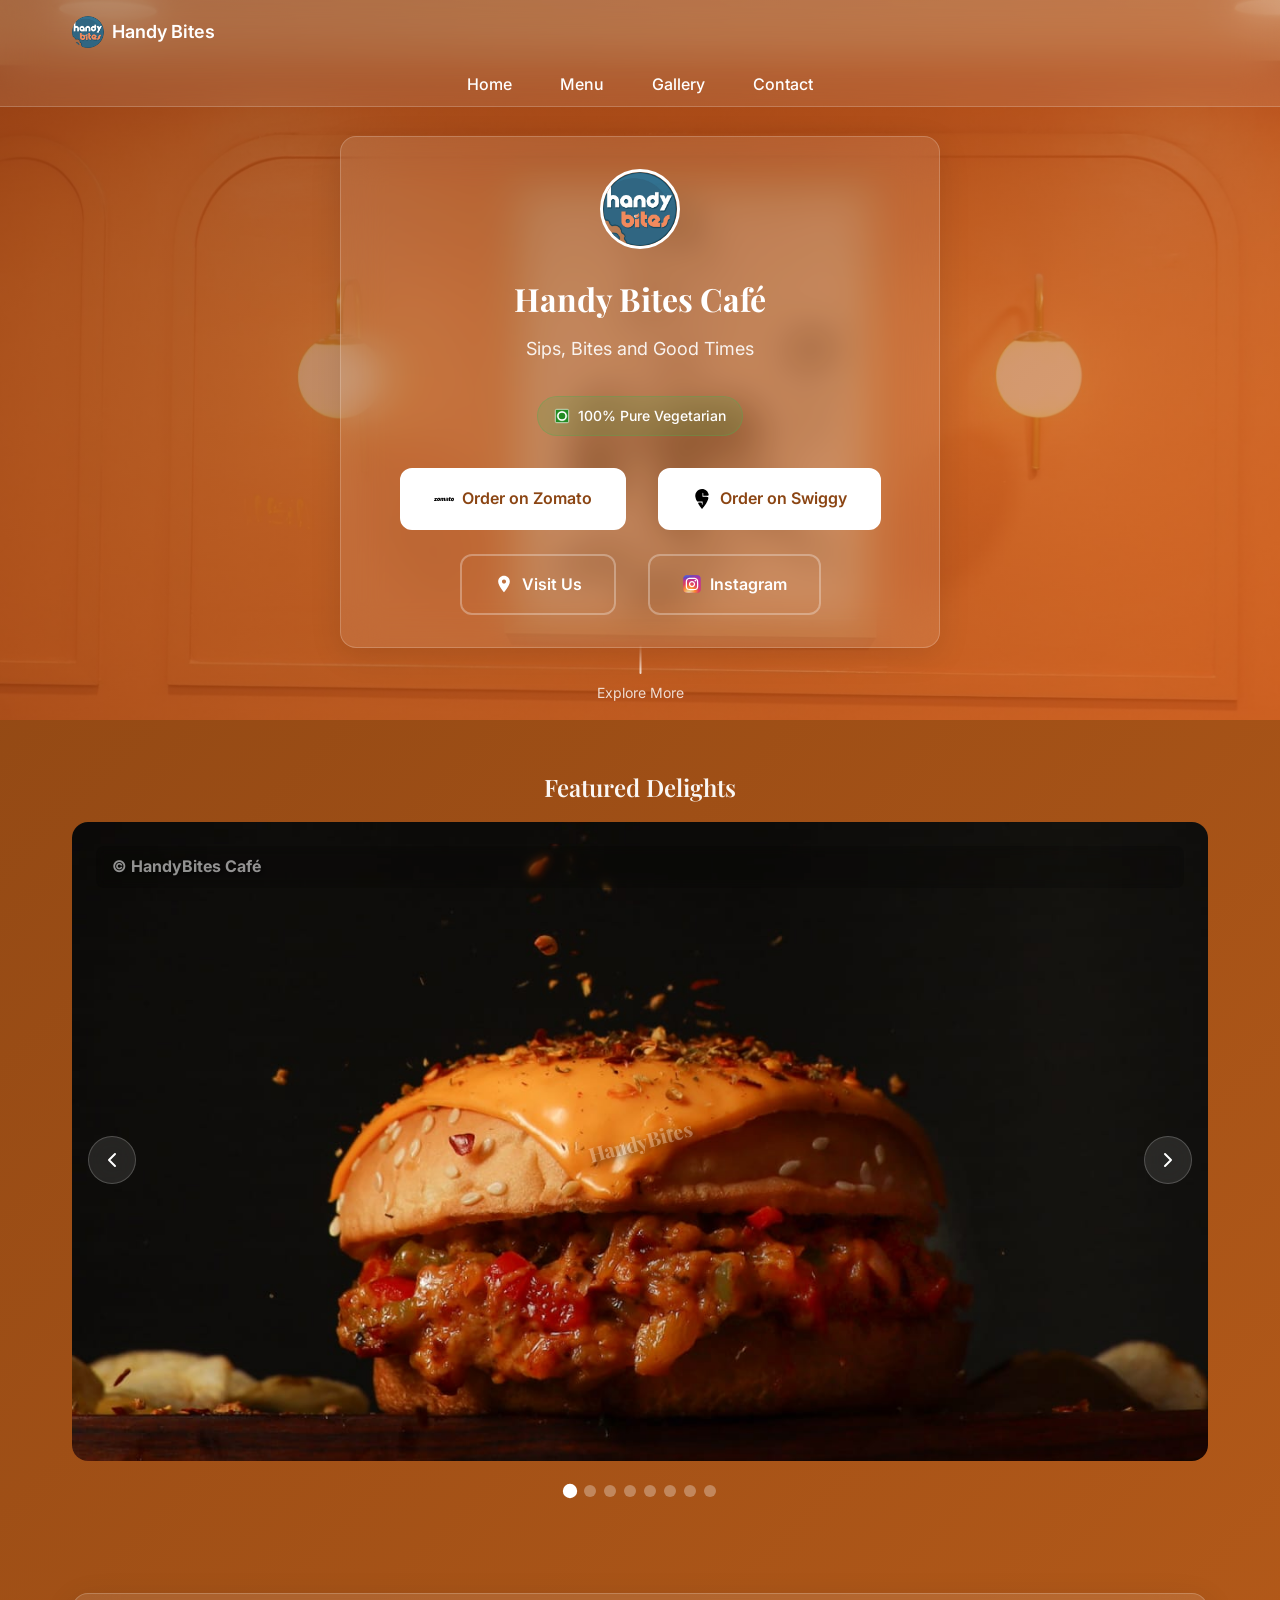
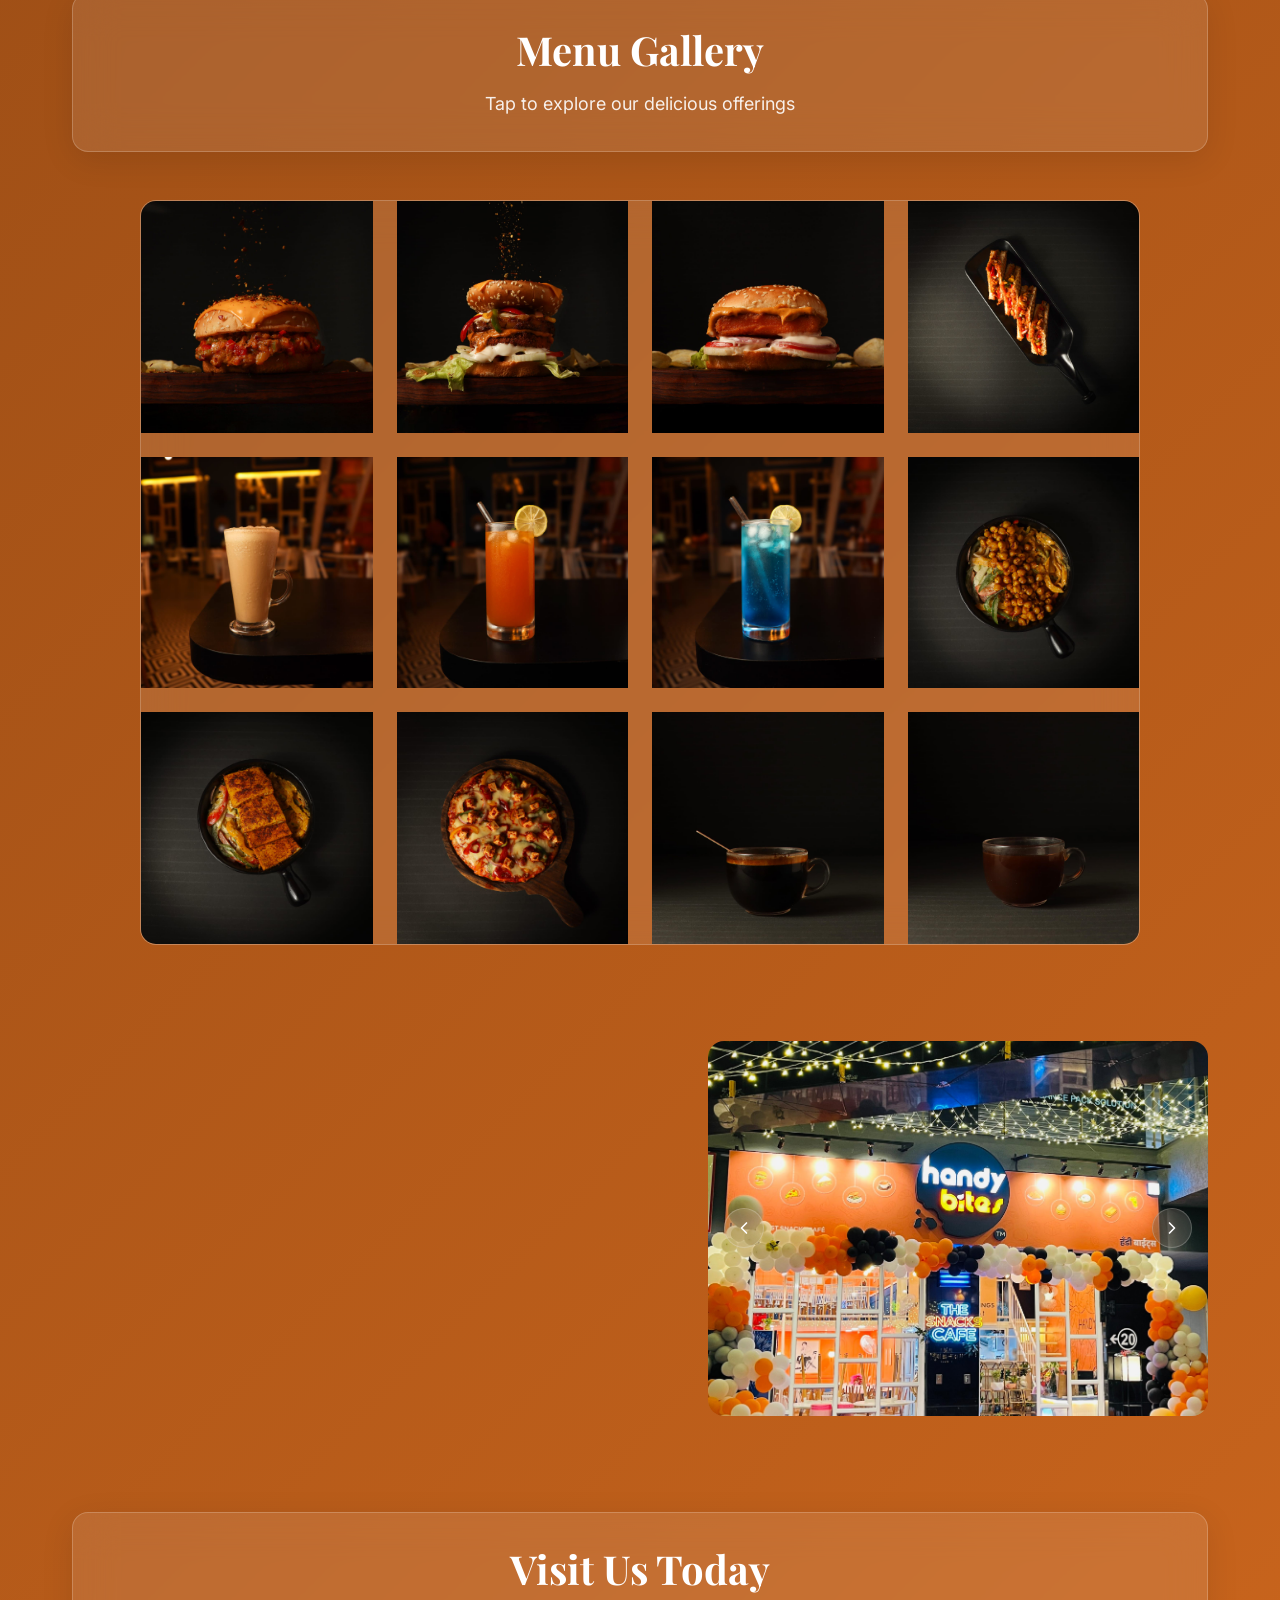
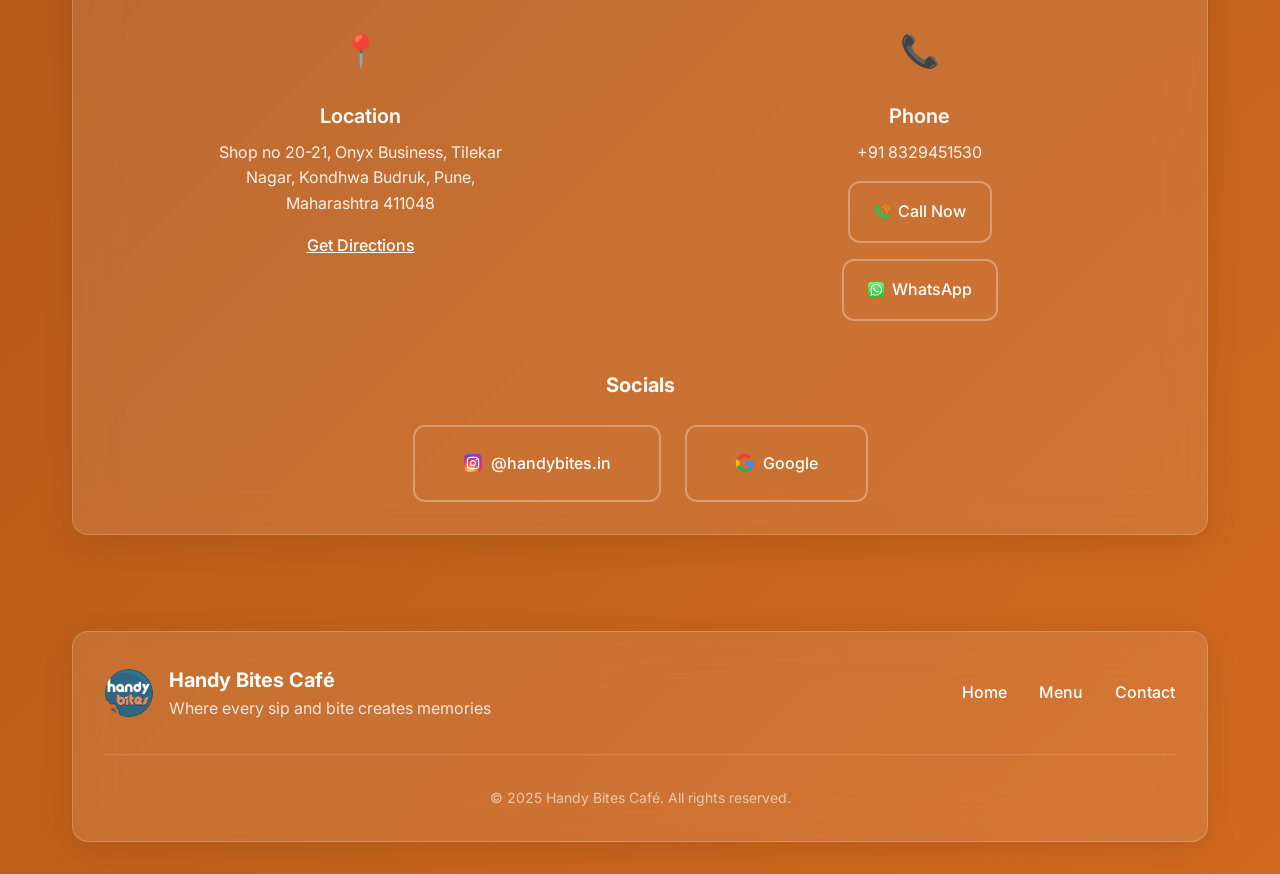
==== commit 4a20c256: "Refactor gallery preview functionality to enhance navigation and add visual feedback; implement erro" ====
--- a/docs/index.html
+++ b/docs/index.html
@@ -126,7 +126,7 @@
             </div>
             
             <!-- Gallery link redirects to separate page -->
-            <div class="instagram-grid" id="menuPreview" onclick="window.location.href='gallery.html'">
+            <div class="instagram-grid" id="menuPreview">
                 <!-- 4x3 grid items will be loaded here -->
             </div>
     </div>
--- a/docs/style.css
+++ b/docs/style.css
@@ -907,6 +907,81 @@
   height: 20px;
 }
 
+/* Instagram-style Vertical View */
+.instagram-view {
+  position: fixed;
+  top: 0;
+  left: 0;
+  width: 100%;
+  height: 100%;
+  z-index: calc(var(--z-modal) + 1);
+  opacity: 0;
+  visibility: hidden;
+  transition: all var(--transition-base);
+}
+
+.instagram-view.active {
+  opacity: 1;
+  visibility: visible;
+}
+
+.instagram-backdrop {
+  position: absolute;
+  top: 0;
+  left: 0;
+  width: 100%;
+  height: 100%;
+  background: rgba(0, 0, 0, 0.95);
+}
+
+.instagram-content {
+  position: relative;
+  height: 100%;
+  display: flex;
+  flex-direction: column;
+  max-width: 600px;
+  margin: 0 auto;
+  background: var(--black);
+}
+
+.instagram-header {
+  display: flex;
+  justify-content: space-between;
+  align-items: center;
+  padding: 1rem;
+  background: rgba(0, 0, 0, 0.9);
+  border-bottom: 1px solid rgba(255, 255, 255, 0.1);
+  color: var(--white);
+}
+
+.instagram-back,
+.instagram-close {
+  background: none;
+  border: none;
+  color: var(--white);
+  cursor: pointer;
+  padding: 0.5rem;
+  border-radius: var(--radius-sm);
+  transition: var(--transition-base);
+}
+
+.instagram-back:hover,
+.instagram-close:hover {
+  background: rgba(255, 255, 255, 0.1);
+}
+
+.instagram-title {
+  font-size: var(--font-size-lg);
+  font-weight: 600;
+}
+
+.instagram-scroll {
+  flex: 1;
+  overflow-y: auto;
+  padding: 0;
+  background: var(--black);
+}
+
 
 
 .instagram-item {
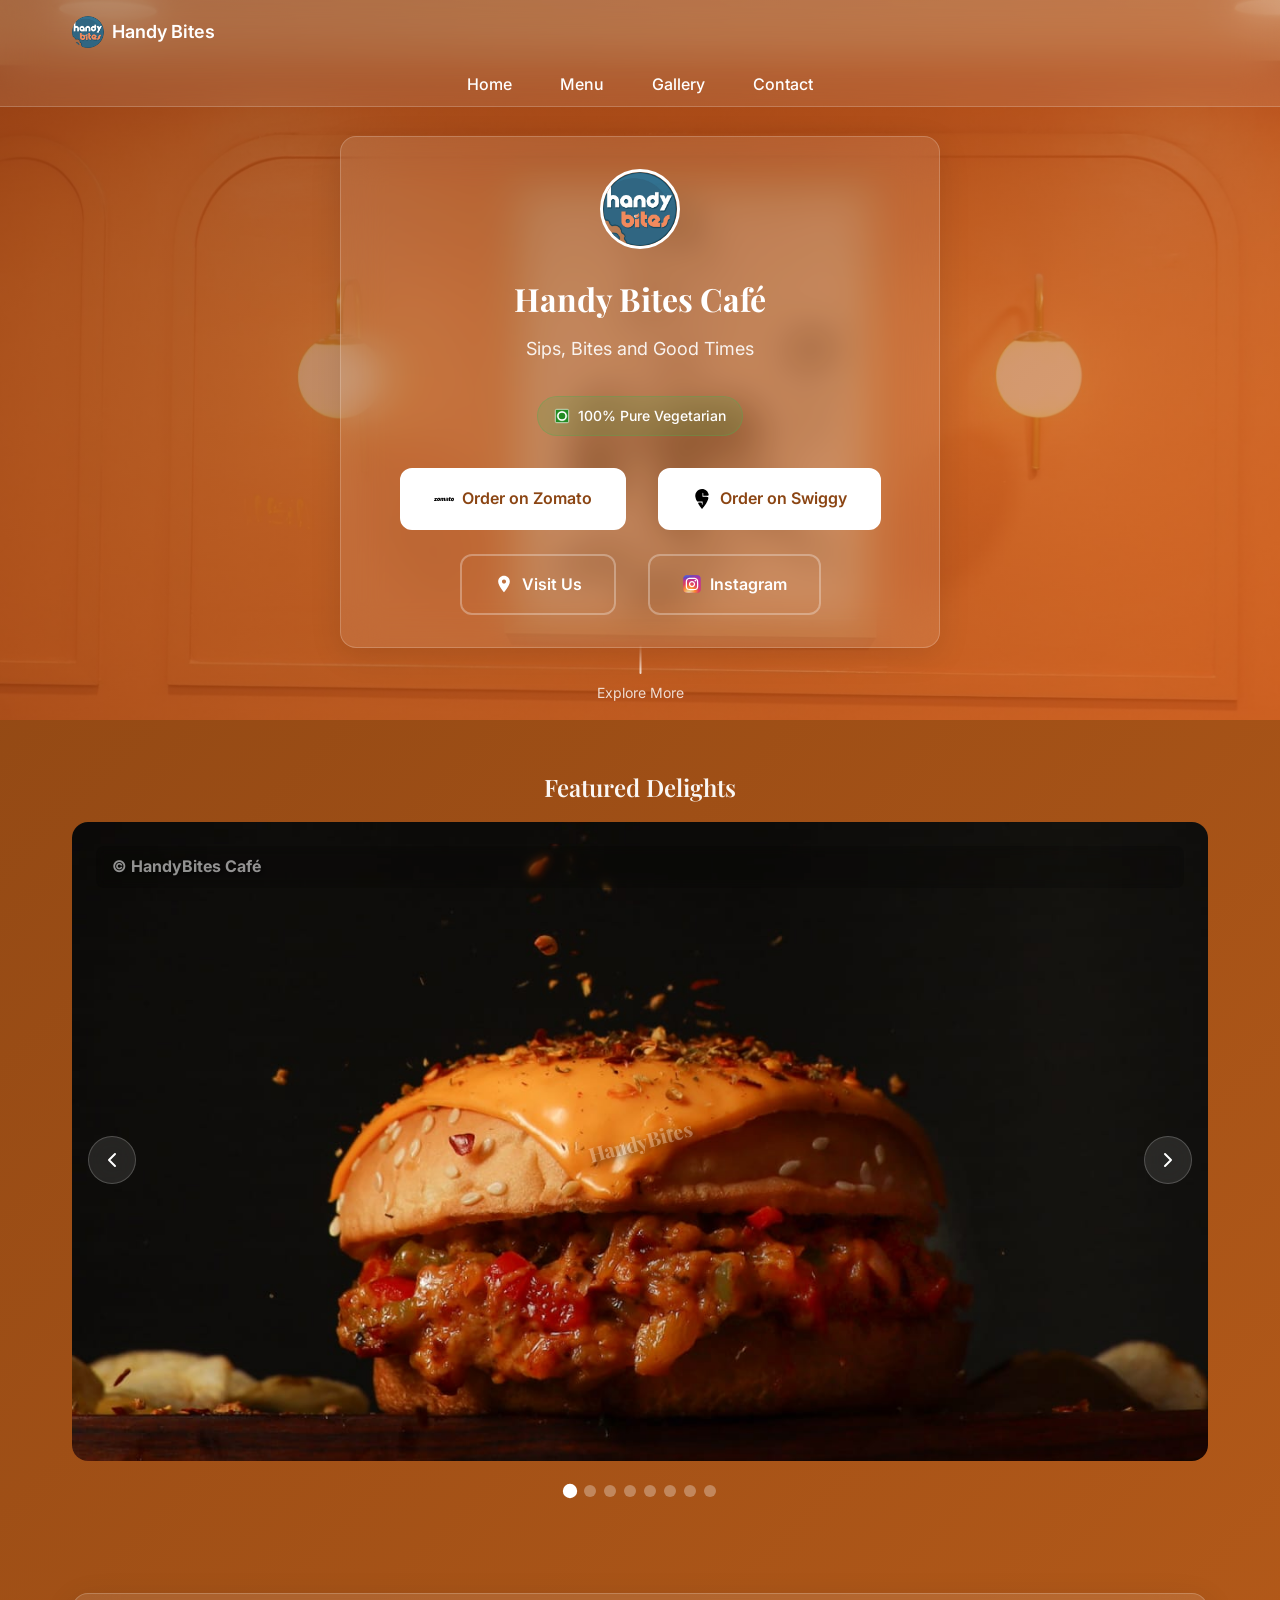
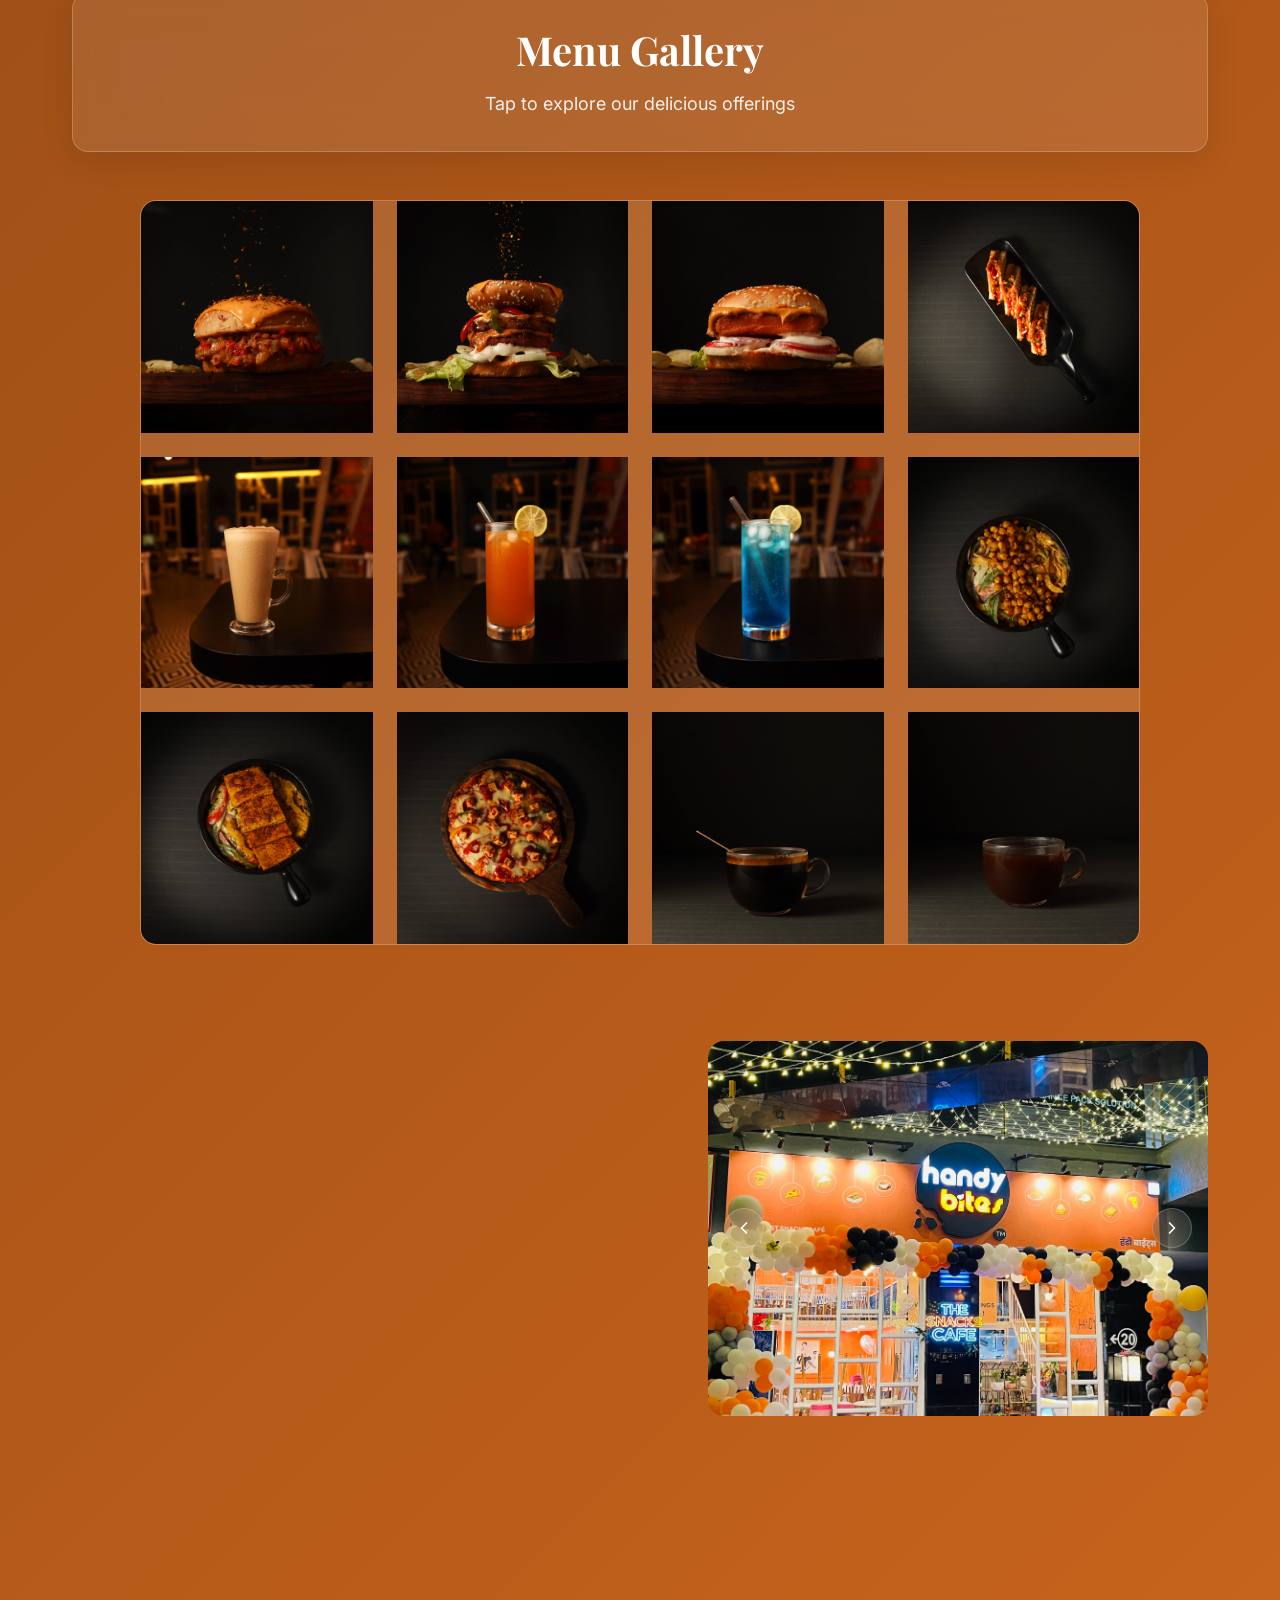
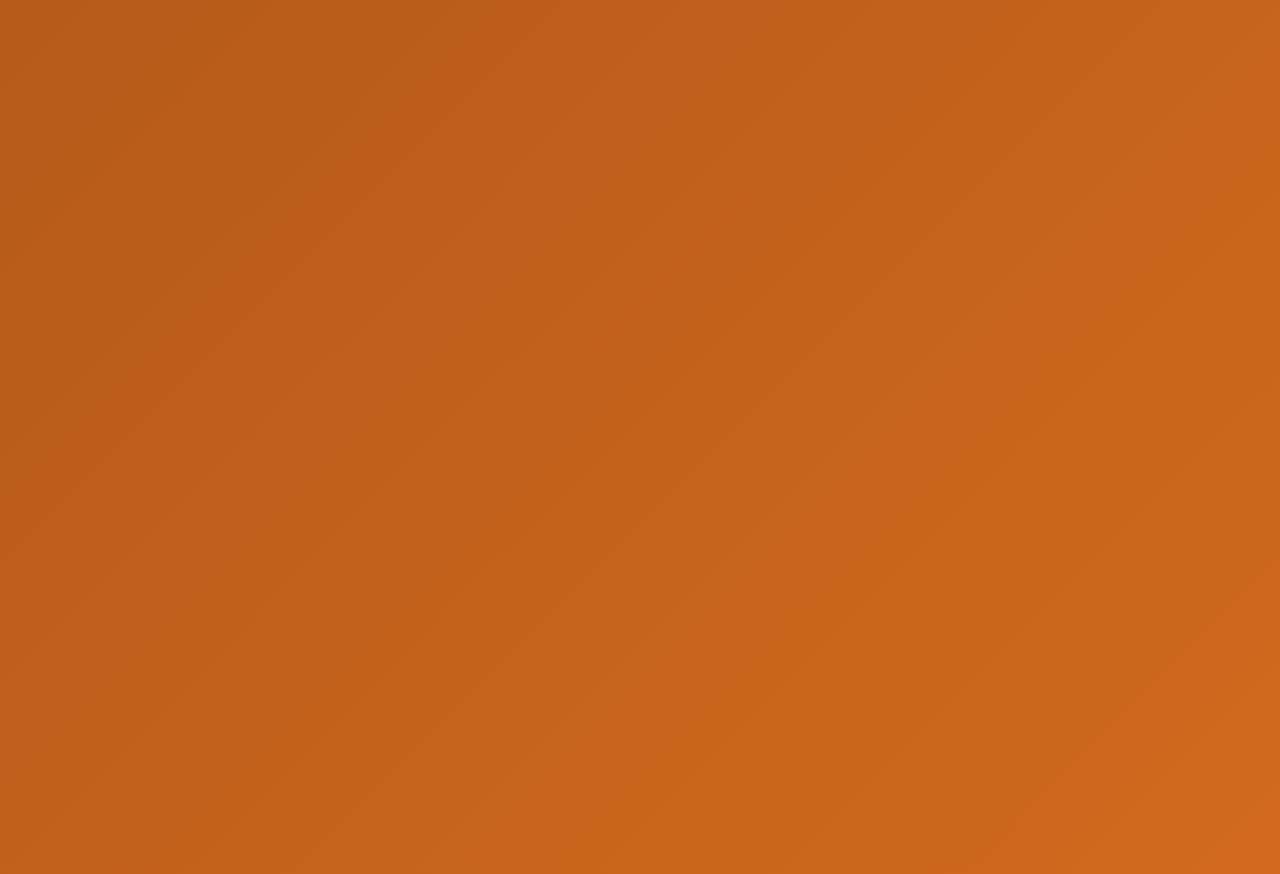
==== commit a983e0e1: "Update meta description and title for improved branding and user engagement" ====
--- a/docs/index.html
+++ b/docs/index.html
@@ -3,9 +3,9 @@
 <head>
     <meta charset="UTF-8">
     <meta name="viewport" content="width=device-width, initial-scale=1.0">
-    <meta name="description" content="Handy Bites Café - Modern café experience with delicious bites and premium coffee">
+    <meta name="description" content="Handy Bites Café - Sips, Bites and Good Times">
     <meta name="theme-color" content="#8B4513">
-    <title>Handy Bites Café - Modern Experience</title>
+    <title>Handy Bites Café - Visit Now</title>
     <link rel="stylesheet" href="style.css">
     <link rel="icon" href="assets/HBLogo.png">
     <link rel="preconnect" href="https://fonts.googleapis.com">
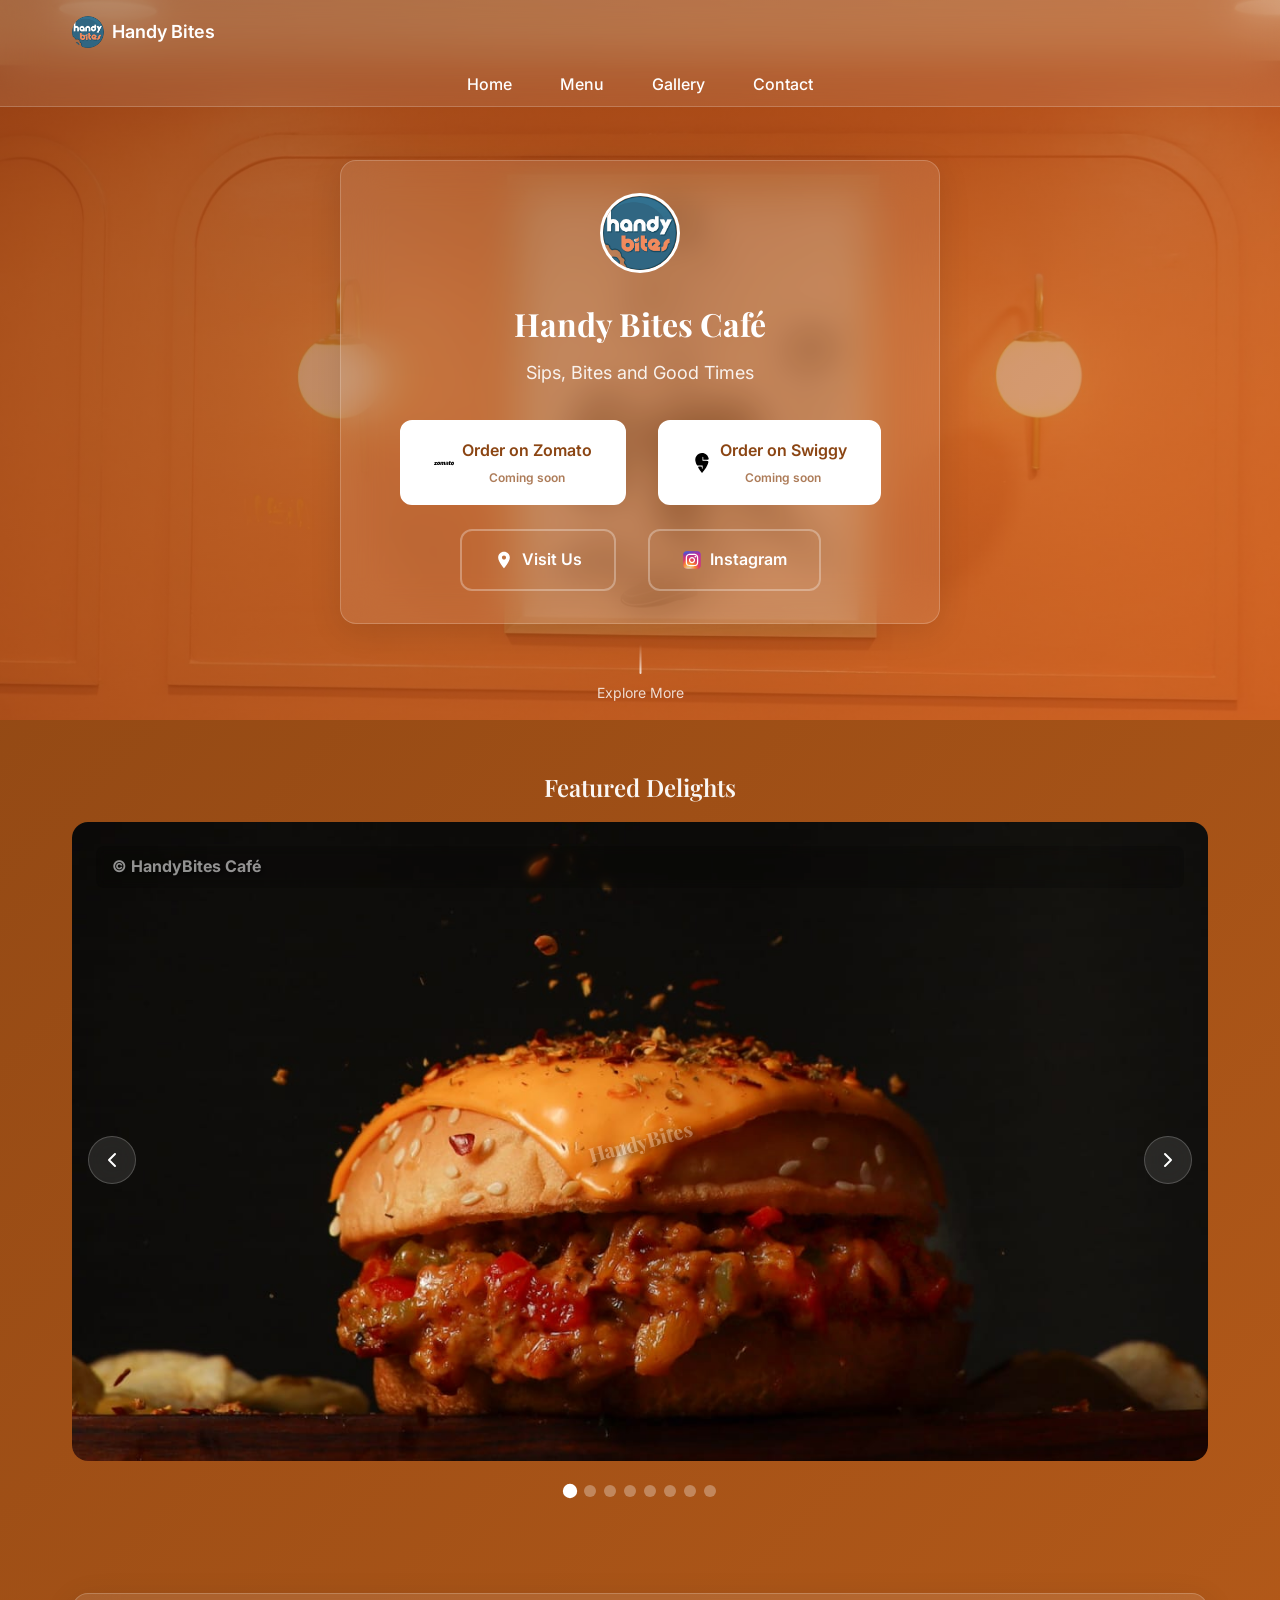
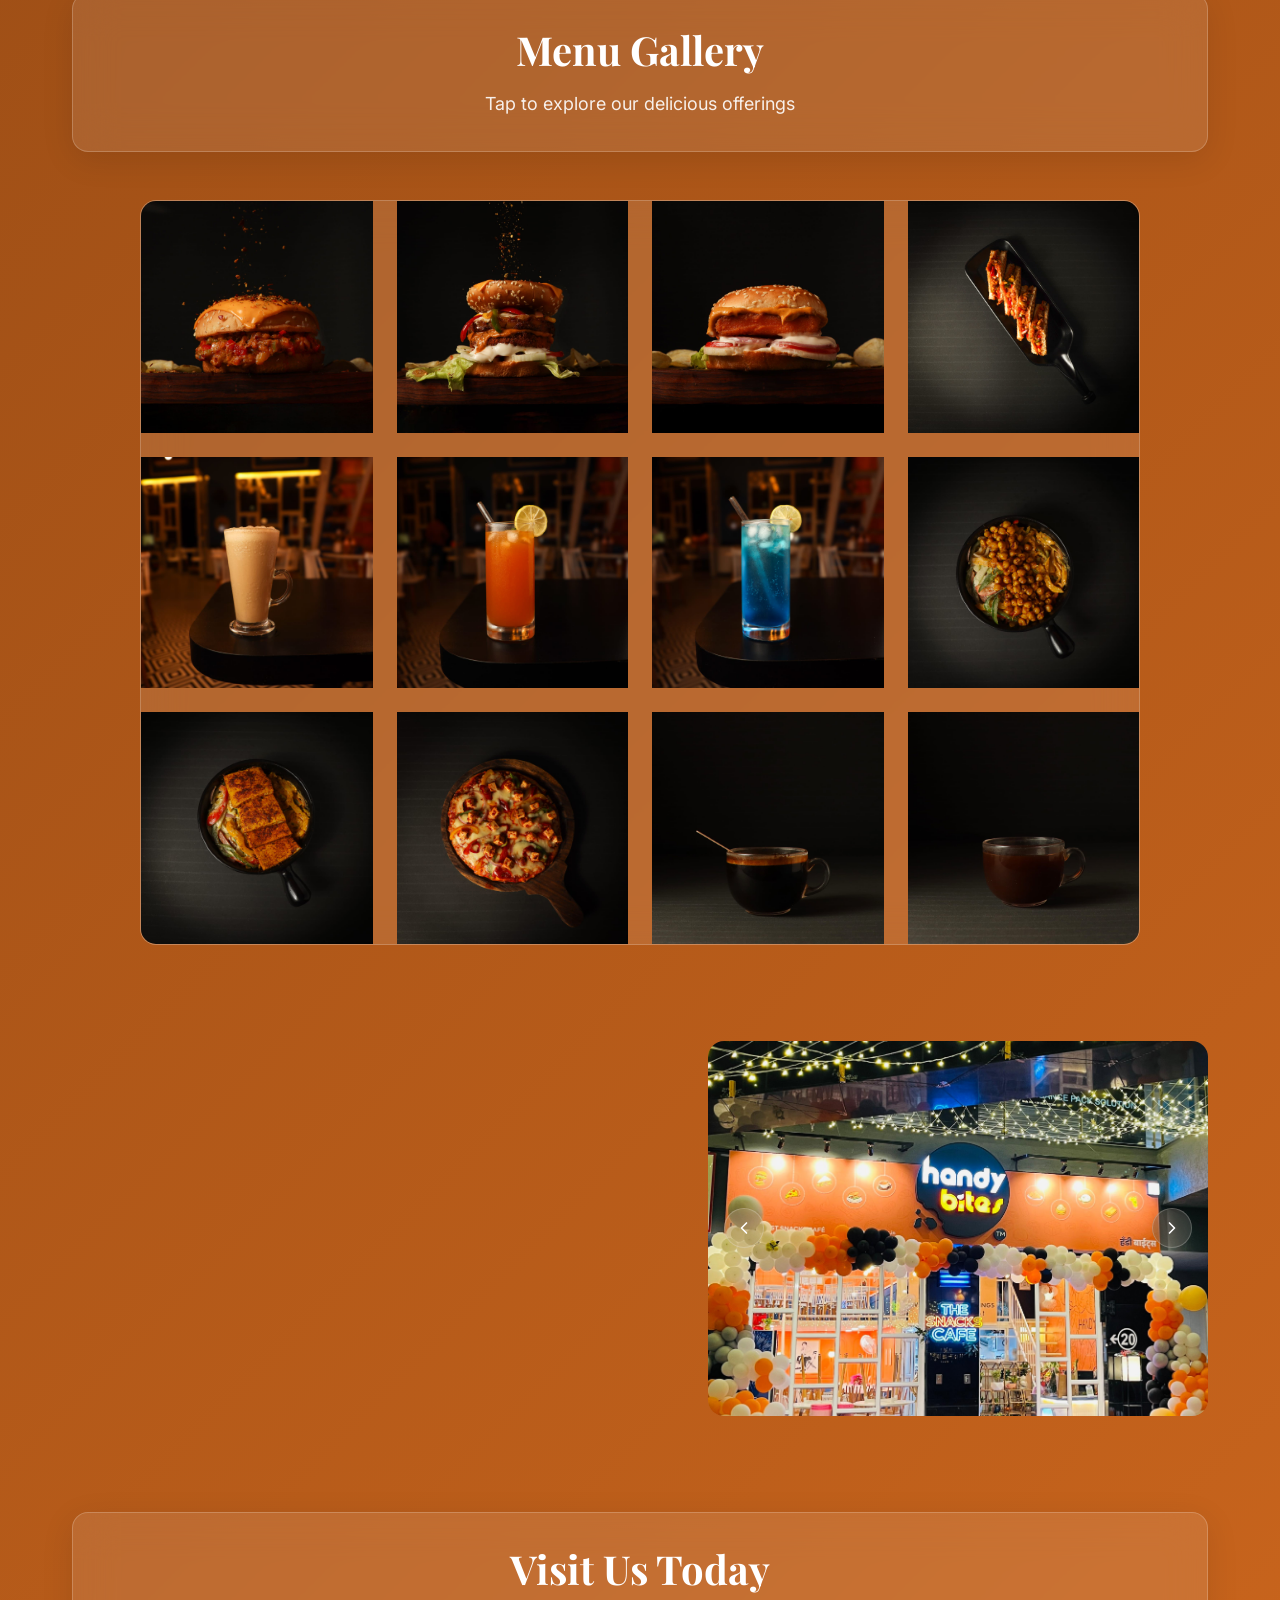
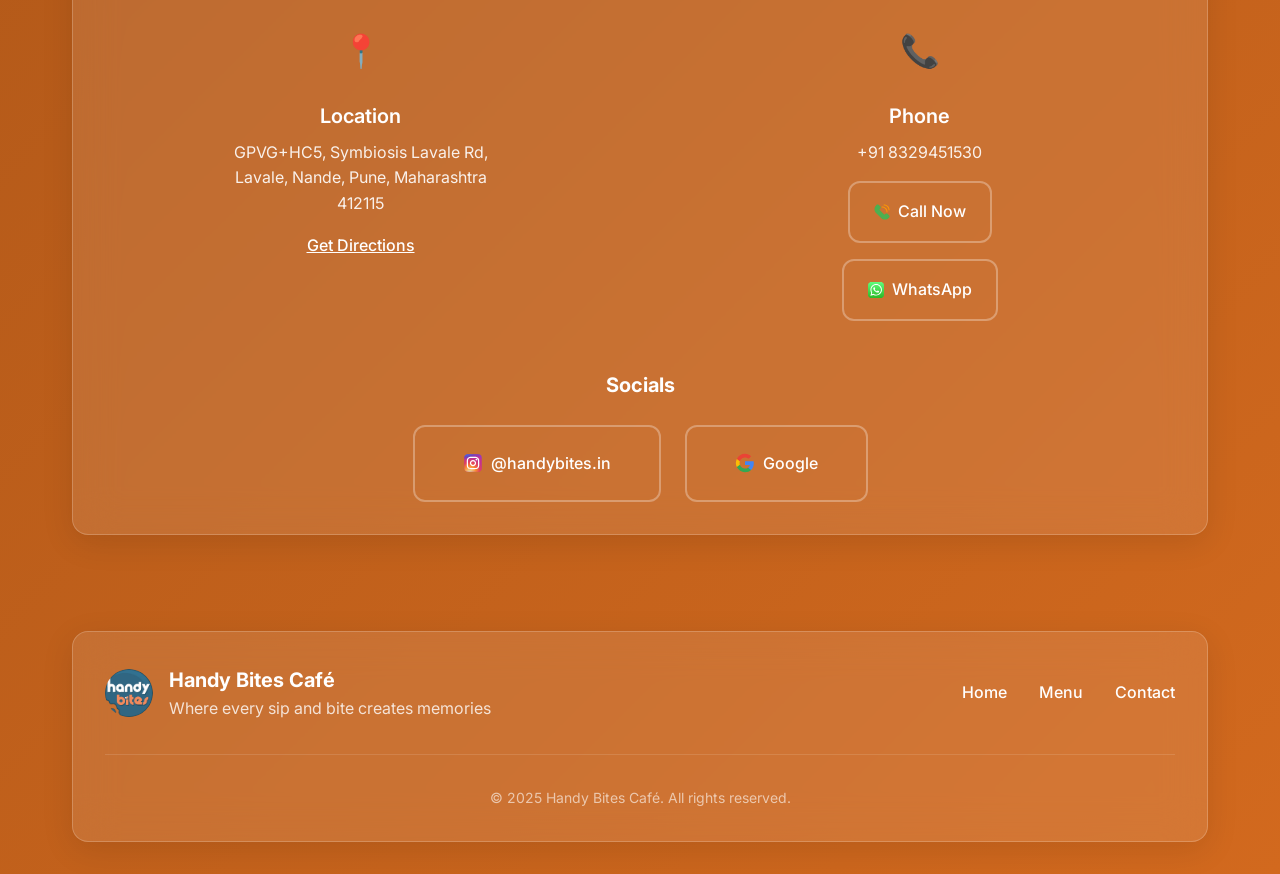
==== commit fc84f9e9: "Remove veg and added coming soon to zomato and swiggy" ====
--- a/docs/index.html
+++ b/docs/index.html
@@ -51,22 +51,24 @@
                     </div>
                     <h1 class="brand-title">Handy Bites Café</h1>
                     <p class="brand-tagline">Sips, Bites and Good Times</p>
-                    <div class="veg-badge">
-                        <img src="assets/pure-veg.svg" alt="Pure Veg" class="veg-icon">
-                        <span>100% Pure Vegetarian</span>
-                    </div>
                 </div>
                 
                 <div class="cta-section">
                     <div class="primary-actions">
-                        <a href="https://link.zomato.com/xqzv/rshare?id=834581783056348b" target="_blank" class="cta-btn primary">
+                        <div class="cta-btn primary disabled">
                             <img src="assets/zomato.svg" alt="Zomato">
-                            <span>Order on Zomato</span>
-                        </a>
-                        <a href="https://www.swiggy.com/direct/brand/562798?source=swiggy-direct&subSource=generic" target="_blank" class="cta-btn primary">
+                            <div>
+                                <span>Order on Zomato</span>
+                                <p style="font-size: 0.75rem; margin-top: 4px; opacity: 0.7;">Coming soon</p>
+                            </div>
+                        </div>
+                        <div class="cta-btn primary disabled">
                             <img src="assets/swiggy.svg" alt="Swiggy">
-                            <span>Order on Swiggy</span>
-                        </a>
+                            <div>
+                                <span>Order on Swiggy</span>
+                                <p style="font-size: 0.75rem; margin-top: 4px; opacity: 0.7;">Coming soon</p>
+                            </div>
+                        </div>
                     </div>
                     
                     <div class="secondary-actions">
@@ -194,7 +196,7 @@
                         <div class="contact-icon">📍</div>
                         <div class="contact-info">
                             <h3>Location</h3>
-                            <p>Shop no 20-21, Onyx Business, Tilekar Nagar, Kondhwa Budruk, Pune, Maharashtra 411048</p>
+                            <p>GPVG+HC5, Symbiosis Lavale Rd, Lavale, Nande, Pune, Maharashtra 412115</p>
                             <a href="https://maps.app.goo.gl/Cv2JzQRnhbSbbvqH8" target="_blank" class="contact-link">Get Directions</a>
                         </div>
                     </div>
